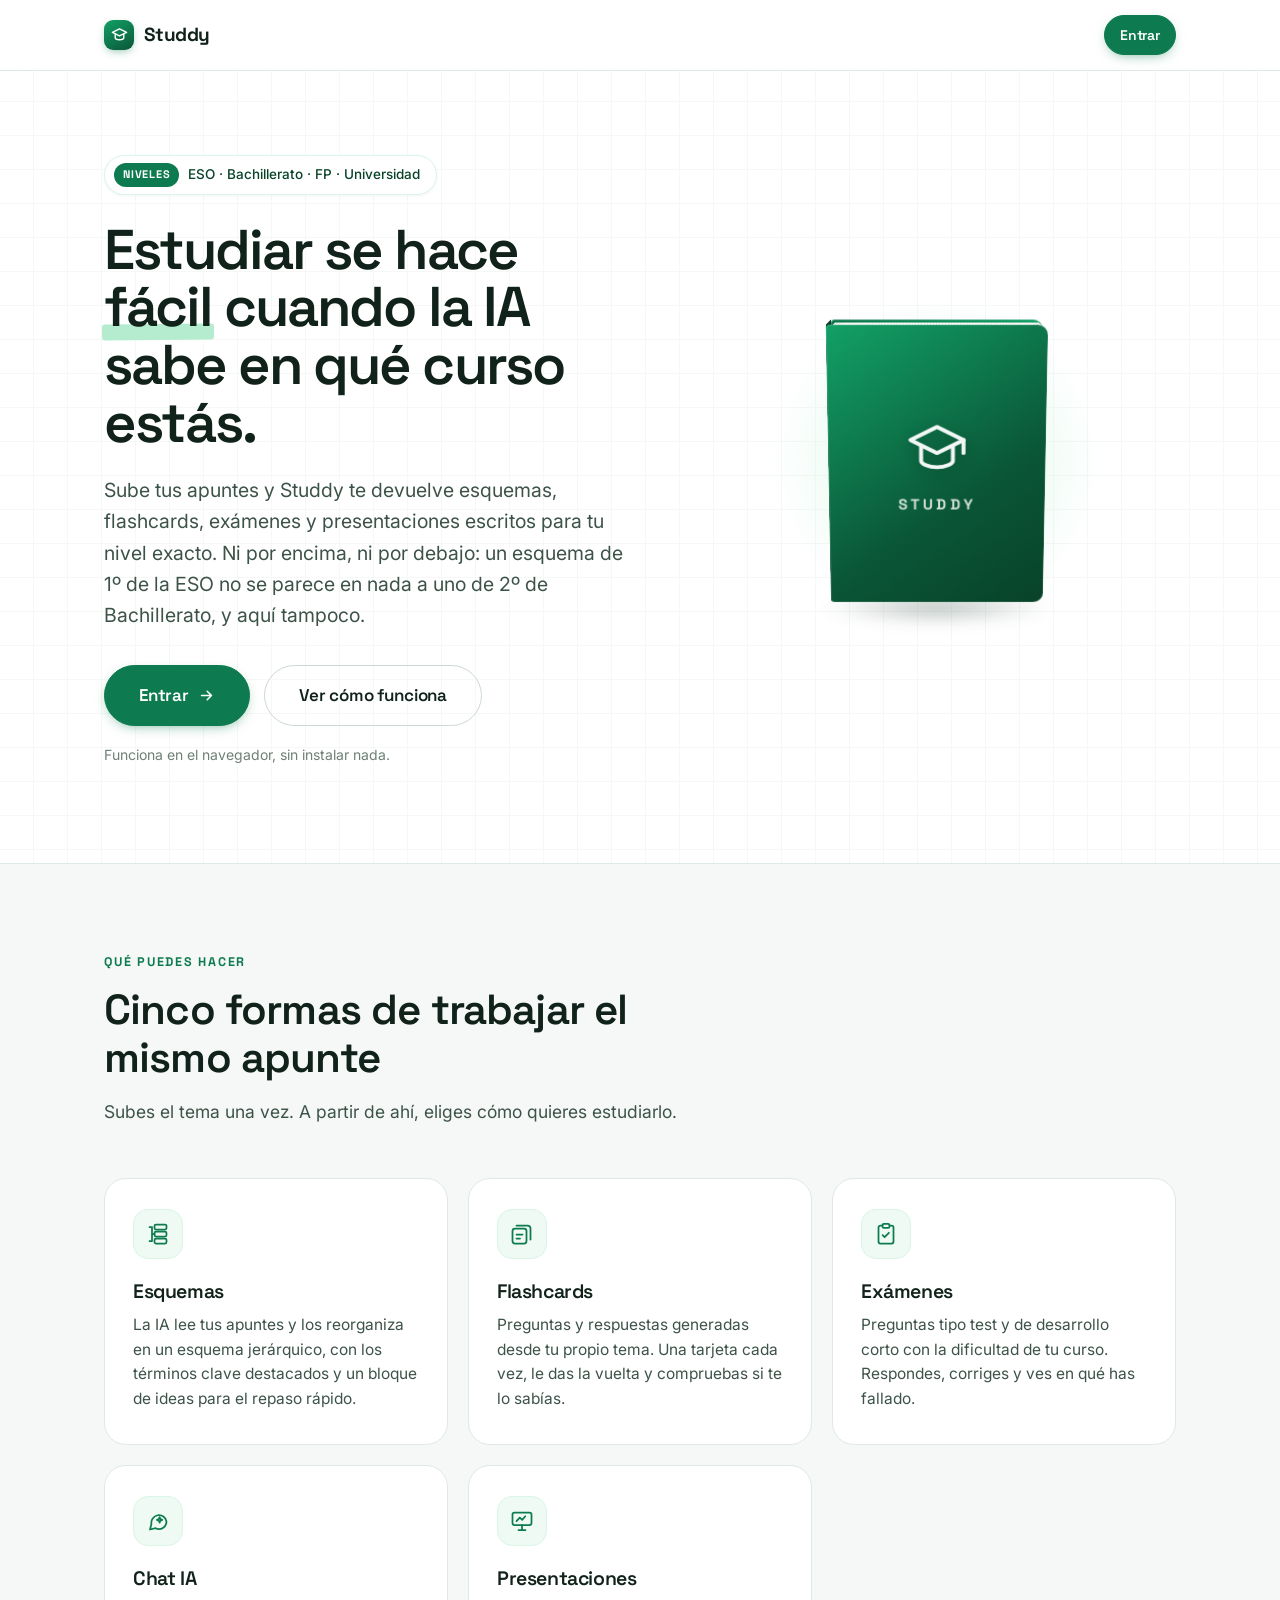
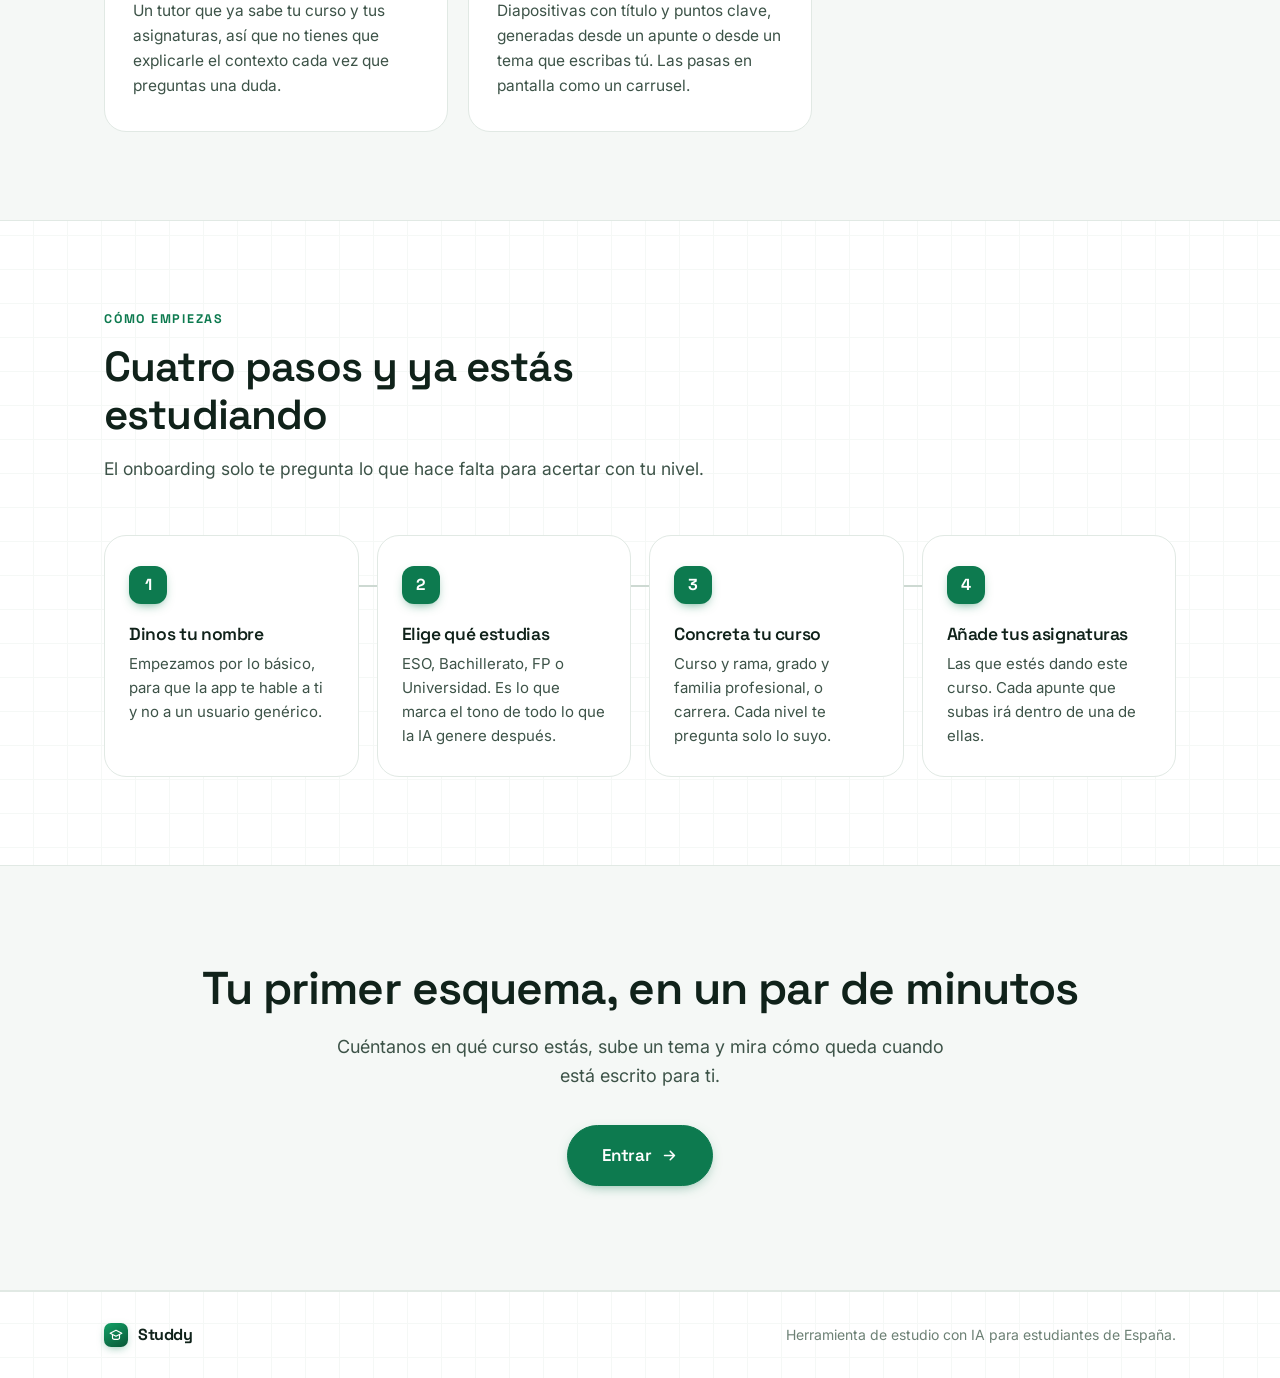
==== index.html @ 94cbea3d "Construye Studdy: app de estudio con IA (landing, onboarding y app) Frontend en HTML/CSS/JS planos, " ====
<!DOCTYPE html>
<html lang="es">
<head>
<meta charset="utf-8">
<meta name="viewport" content="width=device-width, initial-scale=1">
<title>Studdy — Estudia con una IA que sabe en qué curso estás</title>
<meta name="description" content="Sube tus apuntes y obtén esquemas, flashcards, exámenes y presentaciones escritos para tu nivel exacto, de 1º de la ESO a la universidad.">
<link rel="icon" href="assets/favicon.svg" type="image/svg+xml">
<link rel="preconnect" href="https://fonts.googleapis.com">
<link rel="preconnect" href="https://fonts.gstatic.com" crossorigin>
<link href="https://fonts.googleapis.com/css2?family=Inter:wght@400;500;600&family=Space+Grotesk:wght@500;600;700&display=swap" rel="stylesheet">
<link rel="stylesheet" href="css/base.css">
<link rel="stylesheet" href="css/landing.css">
</head>
<body class="landing">

<header class="site-header">
  <div class="wrap site-header__inner">
    <a class="brand" href="index.html">
      <span class="brand__mark" aria-hidden="true">
        <svg viewBox="0 0 24 24" fill="none" stroke="currentColor" stroke-width="2" stroke-linecap="round" stroke-linejoin="round">
          <path d="M22 9 12 4 2 9l10 5 10-5Z"/>
          <path d="M6 11.5V17c0 1.1 2.7 2.5 6 2.5s6-1.4 6-2.5v-5.5"/>
        </svg>
      </span>
      Studdy
    </a>
    <a class="btn btn--primary btn--sm" href="login.html">Entrar</a>
  </div>
</header>

<main>

  <!-- ==================== HERO ==================== -->
  <section class="hero">
    <div class="wrap hero__grid">

      <div class="hero__copy">
        <p class="hero__eyebrow">
          <b>Niveles</b> ESO · Bachillerato · FP · Universidad
        </p>

        <h1 class="hero__title">
          Estudiar se hace <em>fácil</em> cuando la IA sabe en qué curso estás.
        </h1>

        <p class="hero__lead">
          Sube tus apuntes y Studdy te devuelve esquemas, flashcards, exámenes y
          presentaciones escritos para tu nivel exacto. Ni por encima, ni por
          debajo: un esquema de 1º de la ESO no se parece en nada a uno de 2º de
          Bachillerato, y aquí tampoco.
        </p>

        <div class="hero__actions">
          <a class="btn btn--primary btn--lg" href="login.html">
            Entrar
            <svg width="17" height="17" viewBox="0 0 24 24" fill="none" stroke="currentColor" stroke-width="2.2" stroke-linecap="round" stroke-linejoin="round" aria-hidden="true">
              <path d="M5 12h14M13 6l6 6-6 6"/>
            </svg>
          </a>
          <a class="btn btn--ghost btn--lg" href="#como-funciona">Ver cómo funciona</a>
        </div>

        <p class="hero__note" style="margin-top:18px">Funciona en el navegador, sin instalar nada.</p>
      </div>

      <!-- Objeto 3D con rotación 360° continua -->
      <div class="scene" aria-hidden="true">
        <div class="book-shadow"></div>
        <div class="book-tilt">
          <div class="book">
            <div class="book__face book__face--front">
              <span class="book__emblem">
                <svg viewBox="0 0 24 24" fill="none" stroke="currentColor" stroke-width="1.5" stroke-linecap="round" stroke-linejoin="round">
                  <path d="M22 9 12 4 2 9l10 5 10-5Z"/>
                  <path d="M6 11.5V17c0 1.1 2.7 2.5 6 2.5s6-1.4 6-2.5v-5.5"/>
                  <path d="M22 9v5"/>
                </svg>
                <span>Studdy</span>
              </span>
            </div>
            <div class="book__face book__face--back">
              <span class="book__emblem">
                <svg viewBox="0 0 24 24" fill="none" stroke="currentColor" stroke-width="1.5" stroke-linecap="round" stroke-linejoin="round">
                  <path d="M22 9 12 4 2 9l10 5 10-5Z"/>
                  <path d="M6 11.5V17c0 1.1 2.7 2.5 6 2.5s6-1.4 6-2.5v-5.5"/>
                </svg>
              </span>
            </div>
            <div class="book__face book__face--spine"></div>
            <div class="book__face book__face--edge"></div>
            <div class="book__face book__face--top"></div>
            <div class="book__face book__face--bottom"></div>
          </div>
        </div>
      </div>

    </div>
  </section>

  <!-- ==================== FUNCIONALIDADES ==================== -->
  <section class="section section--tint" id="funciones">
    <div class="wrap">
      <div class="section__head">
        <p class="section__kicker">Qué puedes hacer</p>
        <h2 class="section__title">Cinco formas de trabajar el mismo apunte</h2>
        <p class="section__lead">
          Subes el tema una vez. A partir de ahí, eliges cómo quieres estudiarlo.
        </p>
      </div>

      <div class="features">

        <article class="feature">
          <div class="feature__icon">
            <svg viewBox="0 0 24 24" fill="none" stroke="currentColor" stroke-width="1.75" stroke-linecap="round" stroke-linejoin="round">
              <rect x="8.5" y="2.5" width="12" height="5" rx="1.5"/>
              <rect x="8.5" y="16.5" width="12" height="5" rx="1.5"/>
              <rect x="8.5" y="9.5" width="12" height="5" rx="1.5"/>
              <path d="M3.5 5h2.5v14H3.5M6 12h2.5"/>
            </svg>
          </div>
          <h3 class="feature__title">Esquemas</h3>
          <p class="feature__text">
            La IA lee tus apuntes y los reorganiza en un esquema jerárquico, con
            los términos clave destacados y un bloque de ideas para el repaso rápido.
          </p>
        </article>

        <article class="feature">
          <div class="feature__icon">
            <svg viewBox="0 0 24 24" fill="none" stroke="currentColor" stroke-width="1.75" stroke-linecap="round" stroke-linejoin="round">
              <rect x="2.5" y="6.5" width="14" height="15" rx="2.5"/>
              <path d="M6.5 3.5h11a3 3 0 0 1 3 3v11"/>
              <path d="M6.5 12.5h6M6.5 16.5h3.5"/>
            </svg>
          </div>
          <h3 class="feature__title">Flashcards</h3>
          <p class="feature__text">
            Preguntas y respuestas generadas desde tu propio tema. Una tarjeta cada
            vez, le das la vuelta y compruebas si te lo sabías.
          </p>
        </article>

        <article class="feature">
          <div class="feature__icon">
            <svg viewBox="0 0 24 24" fill="none" stroke="currentColor" stroke-width="1.75" stroke-linecap="round" stroke-linejoin="round">
              <path d="M8.5 3.5h-2a2 2 0 0 0-2 2v14a2 2 0 0 0 2 2h11a2 2 0 0 0 2-2v-14a2 2 0 0 0-2-2h-2"/>
              <rect x="8.5" y="1.8" width="7" height="4" rx="1.4"/>
              <path d="M8.6 13.2l2 2 4.3-4.4"/>
            </svg>
          </div>
          <h3 class="feature__title">Exámenes</h3>
          <p class="feature__text">
            Preguntas tipo test y de desarrollo corto con la dificultad de tu curso.
            Respondes, corriges y ves en qué has fallado.
          </p>
        </article>

        <article class="feature">
          <div class="feature__icon">
            <svg viewBox="0 0 24 24" fill="none" stroke="currentColor" stroke-width="1.75" stroke-linecap="round" stroke-linejoin="round">
              <path d="M20.5 12.5a7.5 7.5 0 0 1-10.9 6.7L4 20.5l1.4-5.4A7.5 7.5 0 1 1 20.5 12.5Z"/>
              <path d="m13.6 8.2.8 1.9 1.9.8-1.9.8-.8 1.9-.8-1.9-1.9-.8 1.9-.8.8-1.9Z"/>
            </svg>
          </div>
          <h3 class="feature__title">Chat IA</h3>
          <p class="feature__text">
            Un tutor que ya sabe tu curso y tus asignaturas, así que no tienes que
            explicarle el contexto cada vez que preguntas una duda.
          </p>
        </article>

        <article class="feature">
          <div class="feature__icon">
            <svg viewBox="0 0 24 24" fill="none" stroke="currentColor" stroke-width="1.75" stroke-linecap="round" stroke-linejoin="round">
              <rect x="2.5" y="3.5" width="19" height="12.5" rx="2"/>
              <path d="M12 16v5M8.5 21h7"/>
              <path d="M6.5 12.2 9.8 8.6l2.4 2.3 3.1-3.6"/>
            </svg>
          </div>
          <h3 class="feature__title">Presentaciones</h3>
          <p class="feature__text">
            Diapositivas con título y puntos clave, generadas desde un apunte o
            desde un tema que escribas tú. Las pasas en pantalla como un carrusel.
          </p>
        </article>

      </div>
    </div>
  </section>

  <!-- ==================== CÓMO FUNCIONA ==================== -->
  <section class="section" id="como-funciona">
    <div class="wrap">
      <div class="section__head">
        <p class="section__kicker">Cómo empiezas</p>
        <h2 class="section__title">Cuatro pasos y ya estás estudiando</h2>
        <p class="section__lead">
          El onboarding solo te pregunta lo que hace falta para acertar con tu nivel.
        </p>
      </div>

      <ol class="steps">

        <li class="step">
          <div class="step__num">1</div>
          <h3 class="step__title">Dinos tu nombre</h3>
          <p class="step__text">
            Empezamos por lo básico, para que la app te hable a ti y no a un usuario genérico.
          </p>
        </li>

        <li class="step">
          <div class="step__num">2</div>
          <h3 class="step__title">Elige qué estudias</h3>
          <p class="step__text">
            ESO, Bachillerato, FP o Universidad. Es lo que marca el tono de todo lo
            que la IA genere después.
          </p>
        </li>

        <li class="step">
          <div class="step__num">3</div>
          <h3 class="step__title">Concreta tu curso</h3>
          <p class="step__text">
            Curso y rama, grado y familia profesional, o carrera. Cada nivel te
            pregunta solo lo suyo.
          </p>
        </li>

        <li class="step">
          <div class="step__num">4</div>
          <h3 class="step__title">Añade tus asignaturas</h3>
          <p class="step__text">
            Las que estés dando este curso. Cada apunte que subas irá dentro de una
            de ellas.
          </p>
        </li>

      </ol>
    </div>
  </section>

  <!-- ==================== CIERRE ==================== -->
  <section class="section--tint">
    <div class="wrap closer">
      <h2 class="closer__title">Tu primer esquema, en un par de minutos</h2>
      <p class="closer__lead">
        Cuéntanos en qué curso estás, sube un tema y mira cómo queda cuando está
        escrito para ti.
      </p>
      <a class="btn btn--primary btn--lg" href="login.html">
        Entrar
        <svg width="17" height="17" viewBox="0 0 24 24" fill="none" stroke="currentColor" stroke-width="2.2" stroke-linecap="round" stroke-linejoin="round" aria-hidden="true">
          <path d="M5 12h14M13 6l6 6-6 6"/>
        </svg>
      </a>
    </div>
  </section>

</main>

<footer class="site-footer">
  <div class="wrap site-footer__inner">
    <span class="brand" style="font-size:16px">
      <span class="brand__mark" aria-hidden="true" style="width:24px;height:24px;border-radius:7px">
        <svg viewBox="0 0 24 24" fill="none" stroke="currentColor" stroke-width="2" stroke-linecap="round" stroke-linejoin="round" style="width:14px;height:14px">
          <path d="M22 9 12 4 2 9l10 5 10-5Z"/>
          <path d="M6 11.5V17c0 1.1 2.7 2.5 6 2.5s6-1.4 6-2.5v-5.5"/>
        </svg>
      </span>
      Studdy
    </span>
    <span>Herramienta de estudio con IA para estudiantes de España.</span>
  </div>
</footer>

</body>
</html>
---- css/base.css ----
/* ==========================================================================
   Studdy — base: tokens, reset y componentes compartidos
   ========================================================================== */

:root {
  /* Verde de acento */
  --green-900: #06301f;
  --green-800: #084229;
  --green-700: #0a5636;
  --green-600: #0d7a4f;
  --green-500: #12a066;
  --green-400: #35bd83;
  --green-300: #7fdcac;
  --green-200: #b5ecd0;
  --green-100: #d9f6e7;
  --green-50:  #eefaf3;

  /* Tinta y papel */
  --ink:    #10221a;
  --ink-2:  #3d5348;
  --ink-3:  #6d8175;
  --paper:  #ffffff;
  --paper-2:#f5f8f6;
  --line:   #e1e9e4;
  --line-2: #cdd9d2;

  --danger: #b3261e;
  --amber:  #a86a00;

  --radius-sm: 8px;
  --radius:    14px;
  --radius-lg: 22px;

  --shadow-card: 0 1px 2px rgba(16, 34, 26, .05), 0 8px 24px -12px rgba(16, 34, 26, .14);
  --shadow-pop:  0 2px 6px rgba(16, 34, 26, .06), 0 20px 48px -20px rgba(16, 34, 26, .28);

  --font-display: 'Space Grotesk', ui-sans-serif, system-ui, -apple-system, 'Segoe UI', sans-serif;
  --font-body: 'Inter', ui-sans-serif, system-ui, -apple-system, 'Segoe UI', Roboto, sans-serif;

  --wrap: 1120px;
}

*, *::before, *::after { box-sizing: border-box; }

html { -webkit-text-size-adjust: 100%; }

body {
  margin: 0;
  font-family: var(--font-body);
  font-size: 16px;
  line-height: 1.6;
  color: var(--ink);
  background: var(--paper);
  -webkit-font-smoothing: antialiased;
}

h1, h2, h3, h4 {
  font-family: var(--font-display);
  font-weight: 600;
  letter-spacing: -0.02em;
  line-height: 1.15;
  margin: 0;
}

p { margin: 0; }

img, svg { display: block; max-width: 100%; }

button, input, select, textarea { font: inherit; color: inherit; }

a { color: var(--green-700); }

.wrap {
  width: 100%;
  max-width: var(--wrap);
  margin-inline: auto;
  padding-inline: 24px;
}

.visually-hidden {
  position: absolute;
  width: 1px; height: 1px;
  padding: 0; margin: -1px;
  overflow: hidden;
  clip: rect(0 0 0 0);
  white-space: nowrap;
  border: 0;
}

/* --------------------------------------------------------------------------
   Marca
   -------------------------------------------------------------------------- */

.brand {
  display: inline-flex;
  align-items: center;
  gap: 10px;
  font-family: var(--font-display);
  font-weight: 700;
  font-size: 19px;
  letter-spacing: -0.03em;
  color: var(--ink);
  text-decoration: none;
}

.brand__mark {
  width: 30px; height: 30px;
  border-radius: 9px;
  background: linear-gradient(150deg, var(--green-500), var(--green-700));
  display: grid;
  place-items: center;
  color: #fff;
  flex: none;
  box-shadow: 0 3px 10px -3px rgba(13, 122, 79, .55);
}

.brand__mark svg { width: 17px; height: 17px; }

/* --------------------------------------------------------------------------
   Botones
   -------------------------------------------------------------------------- */

.btn {
  --btn-bg: var(--green-600);
  --btn-fg: #fff;
  --btn-bd: var(--green-600);
  display: inline-flex;
  align-items: center;
  justify-content: center;
  gap: 9px;
  padding: 12px 22px;
  border: 1px solid var(--btn-bd);
  border-radius: 999px;
  background: var(--btn-bg);
  color: var(--btn-fg);
  font-family: var(--font-display);
  font-weight: 600;
  font-size: 15px;
  letter-spacing: -0.01em;
  text-decoration: none;
  cursor: pointer;
  transition: transform .16s ease, box-shadow .16s ease, background-color .16s ease,
              border-color .16s ease, color .16s ease;
  white-space: nowrap;
}

.btn:hover:not(:disabled) { transform: translateY(-1px); }
.btn:active:not(:disabled) { transform: translateY(0); }

.btn:focus-visible {
  outline: 2px solid var(--green-600);
  outline-offset: 3px;
}

.btn:disabled {
  opacity: .45;
  cursor: not-allowed;
  transform: none;
}

.btn--primary { box-shadow: 0 4px 14px -6px rgba(13, 122, 79, .7); }
.btn--primary:hover:not(:disabled) {
  --btn-bg: var(--green-700);
  --btn-bd: var(--green-700);
  box-shadow: 0 8px 22px -8px rgba(13, 122, 79, .8);
}

.btn--ghost {
  --btn-bg: transparent;
  --btn-fg: var(--ink);
  --btn-bd: var(--line-2);
}
.btn--ghost:hover:not(:disabled) {
  --btn-bg: var(--green-50);
  --btn-bd: var(--green-300);
  --btn-fg: var(--green-800);
}

.btn--soft {
  --btn-bg: var(--green-50);
  --btn-fg: var(--green-800);
  --btn-bd: var(--green-100);
}
.btn--soft:hover:not(:disabled) {
  --btn-bg: var(--green-100);
  --btn-bd: var(--green-200);
}

.btn--lg { padding: 16px 34px; font-size: 17px; }
.btn--sm { padding: 8px 15px; font-size: 14px; }
.btn--block { width: 100%; }

/* --------------------------------------------------------------------------
   Campos de formulario
   -------------------------------------------------------------------------- */

.field { display: block; }

.field__label {
  display: block;
  font-family: var(--font-display);
  font-weight: 600;
  font-size: 14px;
  color: var(--ink-2);
  margin-bottom: 8px;
}

.input,
.textarea,
.select {
  width: 100%;
  padding: 13px 16px;
  border: 1.5px solid var(--line-2);
  border-radius: var(--radius);
  background: var(--paper);
  color: var(--ink);
  font-size: 16px;
  transition: border-color .15s ease, box-shadow .15s ease;
}

.textarea {
  min-height: 180px;
  resize: vertical;
  line-height: 1.6;
}

.select {
  appearance: none;
  background-image: url("data:image/svg+xml,%3Csvg xmlns='http://www.w3.org/2000/svg' viewBox='0 0 24 24' fill='none' stroke='%236d8175' stroke-width='2.2' stroke-linecap='round' stroke-linejoin='round'%3E%3Cpath d='M6 9l6 6 6-6'/%3E%3C/svg%3E");
  background-repeat: no-repeat;
  background-position: right 14px center;
  background-size: 18px;
  padding-right: 42px;
  cursor: pointer;
}

.input:focus,
.textarea:focus,
.select:focus {
  outline: none;
  border-color: var(--green-500);
  box-shadow: 0 0 0 4px var(--green-100);
}

.input::placeholder,
.textarea::placeholder { color: #a6b5ac; }

/* --------------------------------------------------------------------------
   Tarjetas, chips y estados
   -------------------------------------------------------------------------- */

.card {
  background: var(--paper);
  border: 1px solid var(--line);
  border-radius: var(--radius-lg);
  box-shadow: var(--shadow-card);
}

.chip {
  display: inline-flex;
  align-items: center;
  gap: 8px;
  padding: 7px 8px 7px 15px;
  border-radius: 999px;
  background: var(--green-50);
  border: 1px solid var(--green-100);
  color: var(--green-800);
  font-weight: 500;
  font-size: 14.5px;
}

.chip__remove {
  width: 22px; height: 22px;
  display: grid;
  place-items: center;
  border: 0;
  border-radius: 50%;
  background: var(--green-100);
  color: var(--green-800);
  cursor: pointer;
  line-height: 1;
  transition: background-color .15s ease, color .15s ease;
}
.chip__remove:hover { background: var(--green-600); color: #fff; }
.chip__remove svg { width: 12px; height: 12px; }

.tag {
  display: inline-block;
  padding: 4px 11px;
  border-radius: 999px;
  background: var(--green-50);
  border: 1px solid var(--green-100);
  color: var(--green-800);
  font-size: 12.5px;
  font-weight: 600;
  letter-spacing: .01em;
}

.empty {
  text-align: center;
  padding: 54px 28px;
  border: 1.5px dashed var(--line-2);
  border-radius: var(--radius-lg);
  background: var(--paper-2);
}

.empty__icon {
  width: 52px; height: 52px;
  margin: 0 auto 18px;
  display: grid;
  place-items: center;
  border-radius: 15px;
  background: var(--green-50);
  color: var(--green-600);
  border: 1px solid var(--green-100);
}
.empty__icon svg { width: 25px; height: 25px; }

.empty__title {
  font-family: var(--font-display);
  font-weight: 600;
  font-size: 18px;
  margin-bottom: 6px;
}

.empty__text {
  color: var(--ink-3);
  font-size: 15px;
  max-width: 380px;
  margin: 0 auto 22px;
}
.empty__text:last-child { margin-bottom: 0; }

/* Mensajes de error / aviso */
.alert {
  display: flex;
  gap: 11px;
  padding: 13px 16px;
  border-radius: var(--radius);
  font-size: 14.5px;
  line-height: 1.5;
  border: 1px solid;
}
.alert svg { width: 18px; height: 18px; flex: none; margin-top: 2px; }
.alert--error { background: #fdf1f0; border-color: #f3d3d0; color: #8c1d18; }
.alert--info  { background: var(--green-50); border-color: var(--green-100); color: var(--green-800); }

/* Cargando */
.spinner {
  width: 17px; height: 17px;
  border: 2.2px solid currentColor;
  border-right-color: transparent;
  border-radius: 50%;
  animation: spin .7s linear infinite;
  flex: none;
}

@keyframes spin { to { transform: rotate(360deg); } }

.loading-row {
  display: flex;
  align-items: center;
  gap: 12px;
  color: var(--ink-3);
  font-size: 15px;
  padding: 22px 0;
}

/* Pantalla de carga inicial */
.boot {
  position: fixed;
  inset: 0;
  display: grid;
  place-items: center;
  background: var(--paper);
  z-index: 100;
}
.boot__inner { display: flex; align-items: center; gap: 12px; color: var(--ink-3); }

@media (prefers-reduced-motion: reduce) {
  *, *::before, *::after {
    animation-duration: .001ms !important;
    animation-iteration-count: 1 !important;
    transition-duration: .001ms !important;
  }
}
---- css/landing.css ----
/* ==========================================================================
   Studdy — landing pública
   ========================================================================== */

/* Cuadrícula de cuaderno muy tenue en todo el fondo */
body.landing {
  background-color: var(--paper);
  background-image:
    linear-gradient(var(--paper-2) 1px, transparent 1px),
    linear-gradient(90deg, var(--paper-2) 1px, transparent 1px);
  background-size: 34px 34px;
  background-position: -1px -1px;
}

/* --------------------------------------------------------------------------
   Cabecera
   -------------------------------------------------------------------------- */

.site-header {
  position: sticky;
  top: 0;
  z-index: 20;
  backdrop-filter: blur(12px);
  background: rgba(255, 255, 255, .78);
  border-bottom: 1px solid var(--line);
}

.site-header__inner {
  display: flex;
  align-items: center;
  justify-content: space-between;
  gap: 20px;
  height: 70px;
}

/* --------------------------------------------------------------------------
   Hero
   -------------------------------------------------------------------------- */

.hero { padding: 84px 0 96px; }

.hero__grid {
  display: grid;
  grid-template-columns: minmax(0, 1.05fr) minmax(0, .95fr);
  gap: 64px;
  align-items: center;
}

.hero__eyebrow {
  display: inline-flex;
  align-items: center;
  gap: 9px;
  padding: 7px 16px 7px 9px;
  border-radius: 999px;
  background: var(--paper);
  border: 1px solid var(--green-100);
  color: var(--green-800);
  font-size: 13.5px;
  font-weight: 500;
  margin-bottom: 26px;
  box-shadow: 0 1px 3px rgba(16, 34, 26, .05);
}

.hero__eyebrow b {
  background: var(--green-600);
  color: #fff;
  font-family: var(--font-display);
  font-size: 11px;
  font-weight: 700;
  letter-spacing: .07em;
  text-transform: uppercase;
  padding: 3px 9px;
  border-radius: 999px;
}

.hero__title {
  font-size: clamp(36px, 4.7vw, 56px);
  letter-spacing: -0.035em;
  line-height: 1.03;
  margin-bottom: 24px;
}

/* Subrayado verde dibujado a mano bajo la palabra clave */
.hero__title em {
  font-style: normal;
  position: relative;
  white-space: nowrap;
}

.hero__title em::after {
  content: "";
  position: absolute;
  left: -2px; right: -2px;
  bottom: .04em;
  height: .28em;
  background: var(--green-200);
  border-radius: 3px;
  z-index: -1;
  transform: rotate(-.6deg);
}

.hero__lead {
  font-size: clamp(17px, 1.6vw, 19.5px);
  color: var(--ink-2);
  max-width: 33em;
  margin-bottom: 34px;
}

.hero__actions {
  display: flex;
  flex-wrap: wrap;
  align-items: center;
  gap: 14px;
}

.hero__note {
  font-size: 14px;
  color: var(--ink-3);
}

/* --------------------------------------------------------------------------
   Objeto 3D: libro que gira 360° de forma continua
   -------------------------------------------------------------------------- */

.scene {
  perspective: 1100px;
  perspective-origin: 50% 42%;
  display: grid;
  place-items: center;
  min-height: 420px;
  position: relative;
}

.scene::before {
  /* halo verde difuso detrás del objeto */
  content: "";
  position: absolute;
  width: 340px; height: 340px;
  border-radius: 50%;
  background: radial-gradient(circle, var(--green-100) 0%, rgba(217, 246, 231, 0) 68%);
  z-index: 0;
}

.book-tilt {
  transform: rotateX(-11deg);
  transform-style: preserve-3d;
  position: relative;
  z-index: 1;
}

.book {
  --w: 212px;
  --h: 278px;
  --d: 52px;
  position: relative;
  width: var(--w);
  height: var(--h);
  transform-style: preserve-3d;
  animation: book-spin 15s linear infinite;
}

@keyframes book-spin {
  from { transform: rotateY(0deg); }
  to   { transform: rotateY(360deg); }
}

.book__face {
  position: absolute;
  left: 50%;
  top: 50%;
  backface-visibility: visible;
}

/* Tapas: 196 x 256 */
.book__face--front,
.book__face--back {
  width: var(--w);
  height: var(--h);
  margin-left: calc(var(--w) / -2);
  margin-top: calc(var(--h) / -2);
  border-radius: 4px 10px 10px 4px;
  background: linear-gradient(145deg, var(--green-500) 0%, var(--green-700) 62%, var(--green-800) 100%);
  box-shadow: inset 0 0 0 1px rgba(255, 255, 255, .14);
  display: grid;
  place-items: center;
}

.book__face--front { transform: translateZ(calc(var(--d) / 2)); }
.book__face--back  { transform: rotateY(180deg) translateZ(calc(var(--d) / 2)); border-radius: 10px 4px 4px 10px; }

/* Emblema de la portada */
.book__emblem {
  display: grid;
  place-items: center;
  gap: 14px;
  color: #fff;
  text-align: center;
}

.book__emblem svg {
  width: 62px; height: 62px;
  opacity: .95;
  filter: drop-shadow(0 3px 8px rgba(0, 0, 0, .28));
}

.book__emblem span {
  font-family: var(--font-display);
  font-weight: 700;
  font-size: 15px;
  letter-spacing: .22em;
  text-transform: uppercase;
  opacity: .82;
}

.book__face--back .book__emblem svg { width: 40px; opacity: .34; }

/* Lomo (izquierda) */
.book__face--spine {
  width: var(--d);
  height: var(--h);
  margin-left: calc(var(--d) / -2);
  margin-top: calc(var(--h) / -2);
  transform: rotateY(-90deg) translateZ(calc(var(--w) / 2));
  background: linear-gradient(90deg, var(--green-900), var(--green-700) 45%, var(--green-800));
  border-radius: 4px;
  box-shadow: inset 2px 0 5px rgba(0, 0, 0, .3), inset -2px 0 5px rgba(0, 0, 0, .3);
}

/* Cantos de las páginas: derecha, arriba y abajo */
.book__face--edge,
.book__face--top,
.book__face--bottom {
  background:
    repeating-linear-gradient(
      var(--stripe-dir, to bottom),
      #ffffff 0px, #ffffff 2px,
      #e8efe9 2px, #e8efe9 3px
    );
}

.book__face--edge {
  width: var(--d);
  height: calc(var(--h) - 8px);
  margin-left: calc(var(--d) / -2);
  margin-top: calc((var(--h) - 8px) / -2);
  transform: rotateY(90deg) translateZ(calc(var(--w) / 2 - 3px));
  border-radius: 2px;
  box-shadow: inset 0 0 12px rgba(16, 34, 26, .16);
}

.book__face--top,
.book__face--bottom {
  --stripe-dir: to right;
  width: calc(var(--w) - 8px);
  height: var(--d);
  margin-left: calc((var(--w) - 8px) / -2);
  margin-top: calc(var(--d) / -2);
  box-shadow: inset 0 0 12px rgba(16, 34, 26, .14);
}

.book__face--top    { transform: rotateX(90deg)  translateZ(calc(var(--h) / 2 - 3px)); }
.book__face--bottom { transform: rotateX(-90deg) translateZ(calc(var(--h) / 2 - 3px)); }

/* Sombra sutil proyectada en el suelo */
.book-shadow {
  position: absolute;
  bottom: 46px;
  left: 50%;
  width: 230px;
  height: 34px;
  margin-left: -115px;
  border-radius: 50%;
  background: radial-gradient(ellipse, rgba(16, 34, 26, .26) 0%, rgba(16, 34, 26, 0) 72%);
  filter: blur(7px);
  animation: shadow-breathe 15s linear infinite;
  z-index: 0;
}

@keyframes shadow-breathe {
  0%, 100% { transform: scaleX(1);    opacity: .85; }
  25%      { transform: scaleX(.42);  opacity: .5; }
  50%      { transform: scaleX(1);    opacity: .85; }
  75%      { transform: scaleX(.42);  opacity: .5; }
}

@media (prefers-reduced-motion: reduce) {
  .book { animation: none; transform: rotateY(-26deg); }
  .book-shadow { animation: none; }
}

/* --------------------------------------------------------------------------
   Encabezado de sección
   -------------------------------------------------------------------------- */

.section { padding: 88px 0; }
.section--tint {
  background: var(--paper-2);
  border-block: 1px solid var(--line);
}

.section__head { max-width: 620px; margin-bottom: 52px; }

.section__kicker {
  font-family: var(--font-display);
  font-size: 12.5px;
  font-weight: 700;
  letter-spacing: .14em;
  text-transform: uppercase;
  color: var(--green-600);
  margin-bottom: 14px;
}

.section__title {
  font-size: clamp(29px, 3.4vw, 42px);
  margin-bottom: 16px;
}

.section__lead {
  font-size: 17.5px;
  color: var(--ink-2);
}

/* --------------------------------------------------------------------------
   Funcionalidades
   -------------------------------------------------------------------------- */

.features {
  display: grid;
  grid-template-columns: repeat(3, minmax(0, 1fr));
  gap: 20px;
}

.feature {
  background: var(--paper);
  border: 1px solid var(--line);
  border-radius: var(--radius-lg);
  padding: 30px 28px 32px;
  transition: transform .2s ease, box-shadow .2s ease, border-color .2s ease;
}

.feature:hover {
  transform: translateY(-3px);
  border-color: var(--green-200);
  box-shadow: var(--shadow-pop);
}

.feature__icon {
  width: 50px; height: 50px;
  border-radius: 15px;
  display: grid;
  place-items: center;
  background: var(--green-50);
  border: 1px solid var(--green-100);
  color: var(--green-600);
  margin-bottom: 22px;
}

.feature__icon svg { width: 24px; height: 24px; }

.feature__title {
  font-size: 19.5px;
  margin-bottom: 9px;
}

.feature__text {
  color: var(--ink-2);
  font-size: 15.5px;
}

/* --------------------------------------------------------------------------
   Cómo funciona
   -------------------------------------------------------------------------- */

.steps {
  display: grid;
  grid-template-columns: repeat(4, minmax(0, 1fr));
  gap: 18px;
  /* La numeración la pinta .step__num, no el marcador del <ol>. */
  list-style: none;
  margin: 0;
  padding: 0;
}

.step {
  position: relative;
  padding: 30px 24px 28px;
  background: var(--paper);
  border: 1px solid var(--line);
  border-radius: var(--radius-lg);
}

.step__num {
  width: 38px; height: 38px;
  border-radius: 12px;
  display: grid;
  place-items: center;
  background: var(--green-600);
  color: #fff;
  font-family: var(--font-display);
  font-weight: 700;
  font-size: 16px;
  margin-bottom: 20px;
  box-shadow: 0 4px 12px -5px rgba(13, 122, 79, .8);
}

.step__title {
  font-size: 17.5px;
  margin-bottom: 8px;
}

.step__text {
  color: var(--ink-2);
  font-size: 15px;
}

/* Línea que conecta los pasos */
.step:not(:last-child)::after {
  content: "";
  position: absolute;
  top: 49px;
  right: -19px;
  width: 18px;
  height: 1.5px;
  background: var(--line-2);
}

/* --------------------------------------------------------------------------
   Cierre y pie
   -------------------------------------------------------------------------- */

.closer {
  text-align: center;
  padding: 96px 0 104px;
}

.closer__title {
  font-size: clamp(30px, 3.8vw, 46px);
  margin-bottom: 18px;
}

.closer__lead {
  font-size: 18px;
  color: var(--ink-2);
  max-width: 34em;
  margin: 0 auto 34px;
}

.site-footer {
  border-top: 1px solid var(--line);
  padding: 30px 0;
}

.site-footer__inner {
  display: flex;
  align-items: center;
  justify-content: space-between;
  gap: 16px;
  flex-wrap: wrap;
  color: var(--ink-3);
  font-size: 14px;
}

/* --------------------------------------------------------------------------
   Adaptación a pantallas pequeñas
   -------------------------------------------------------------------------- */

@media (max-width: 960px) {
  .hero { padding: 56px 0 72px; }
  .hero__grid { grid-template-columns: 1fr; gap: 40px; }
  .scene { min-height: 360px; order: -1; }
  .book { --w: 158px; --h: 208px; --d: 40px; }
  .features { grid-template-columns: repeat(2, minmax(0, 1fr)); }
  .steps { grid-template-columns: repeat(2, minmax(0, 1fr)); }
  .step:not(:last-child)::after { display: none; }
}

@media (max-width: 620px) {
  .wrap { padding-inline: 18px; }
  .section { padding: 64px 0; }
  .features, .steps { grid-template-columns: 1fr; }
  .hero__actions .btn { width: 100%; }
  .hero__note { width: 100%; text-align: center; }
}
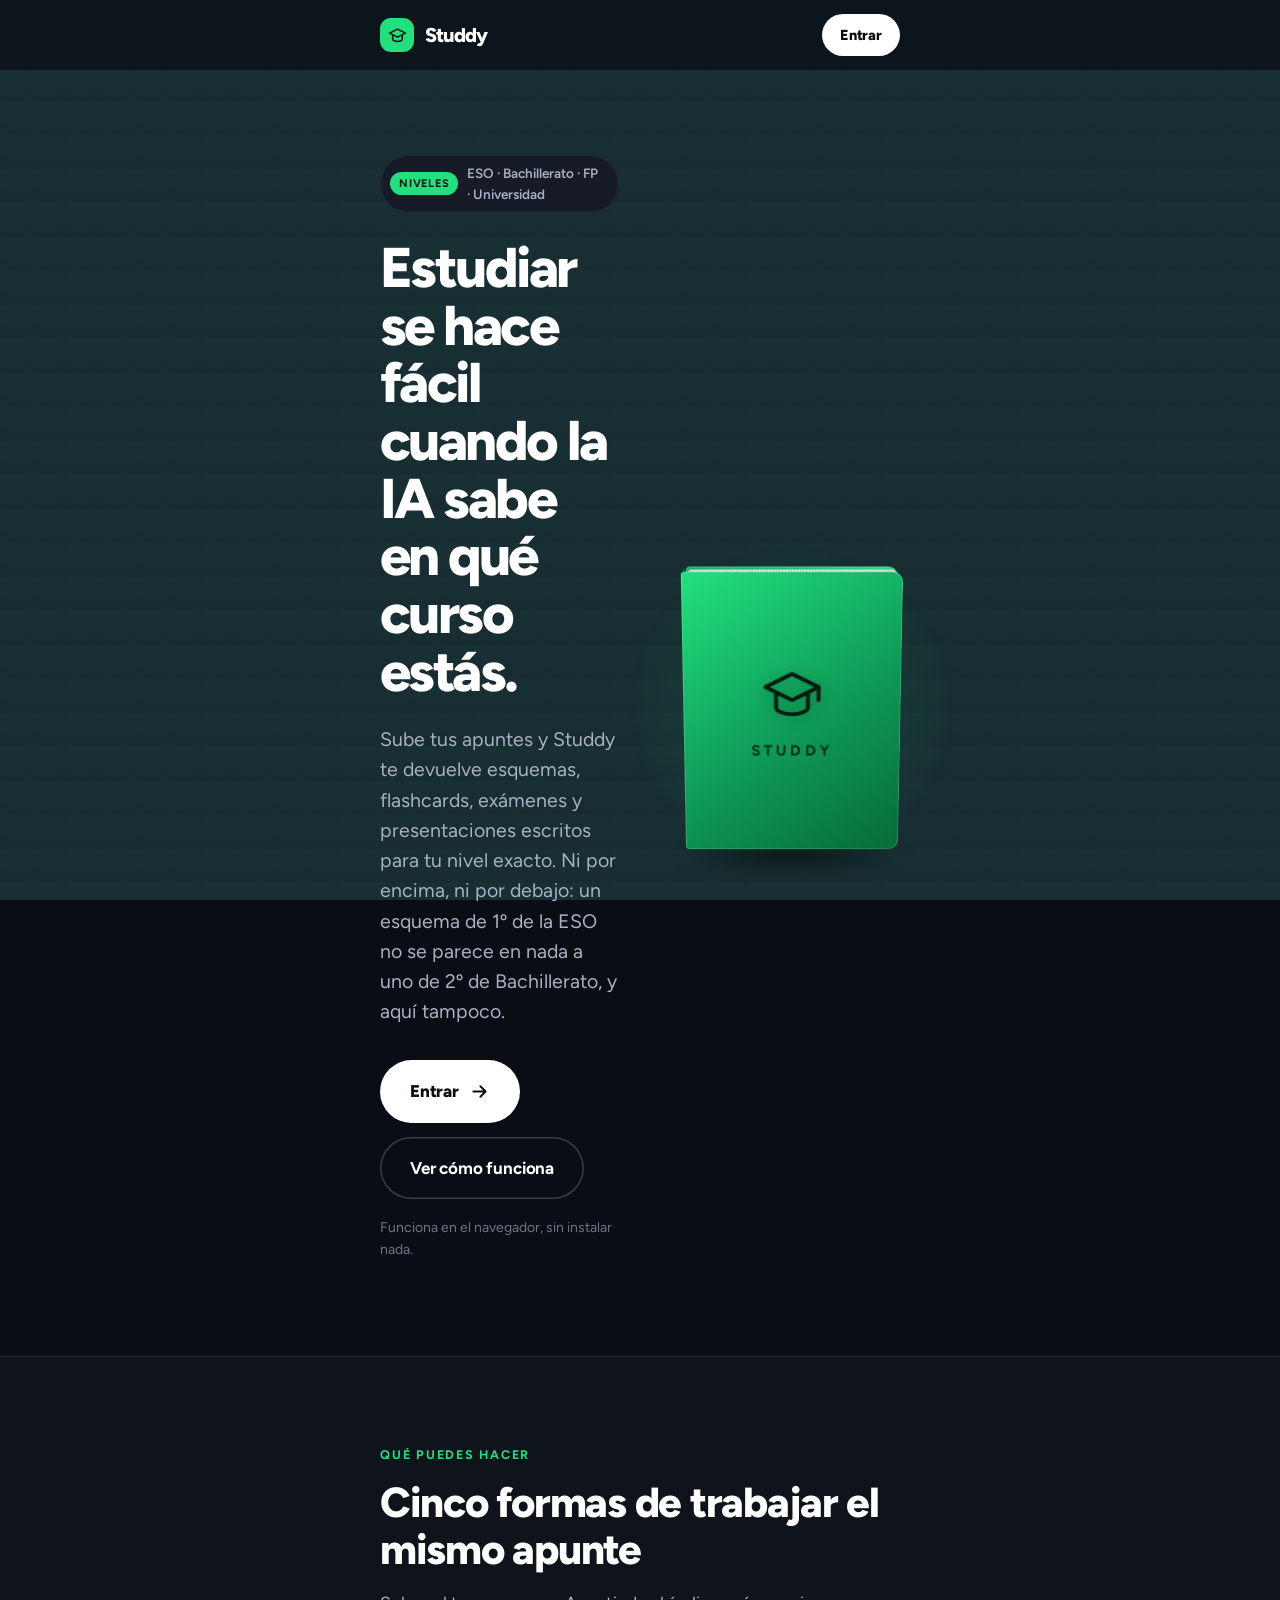
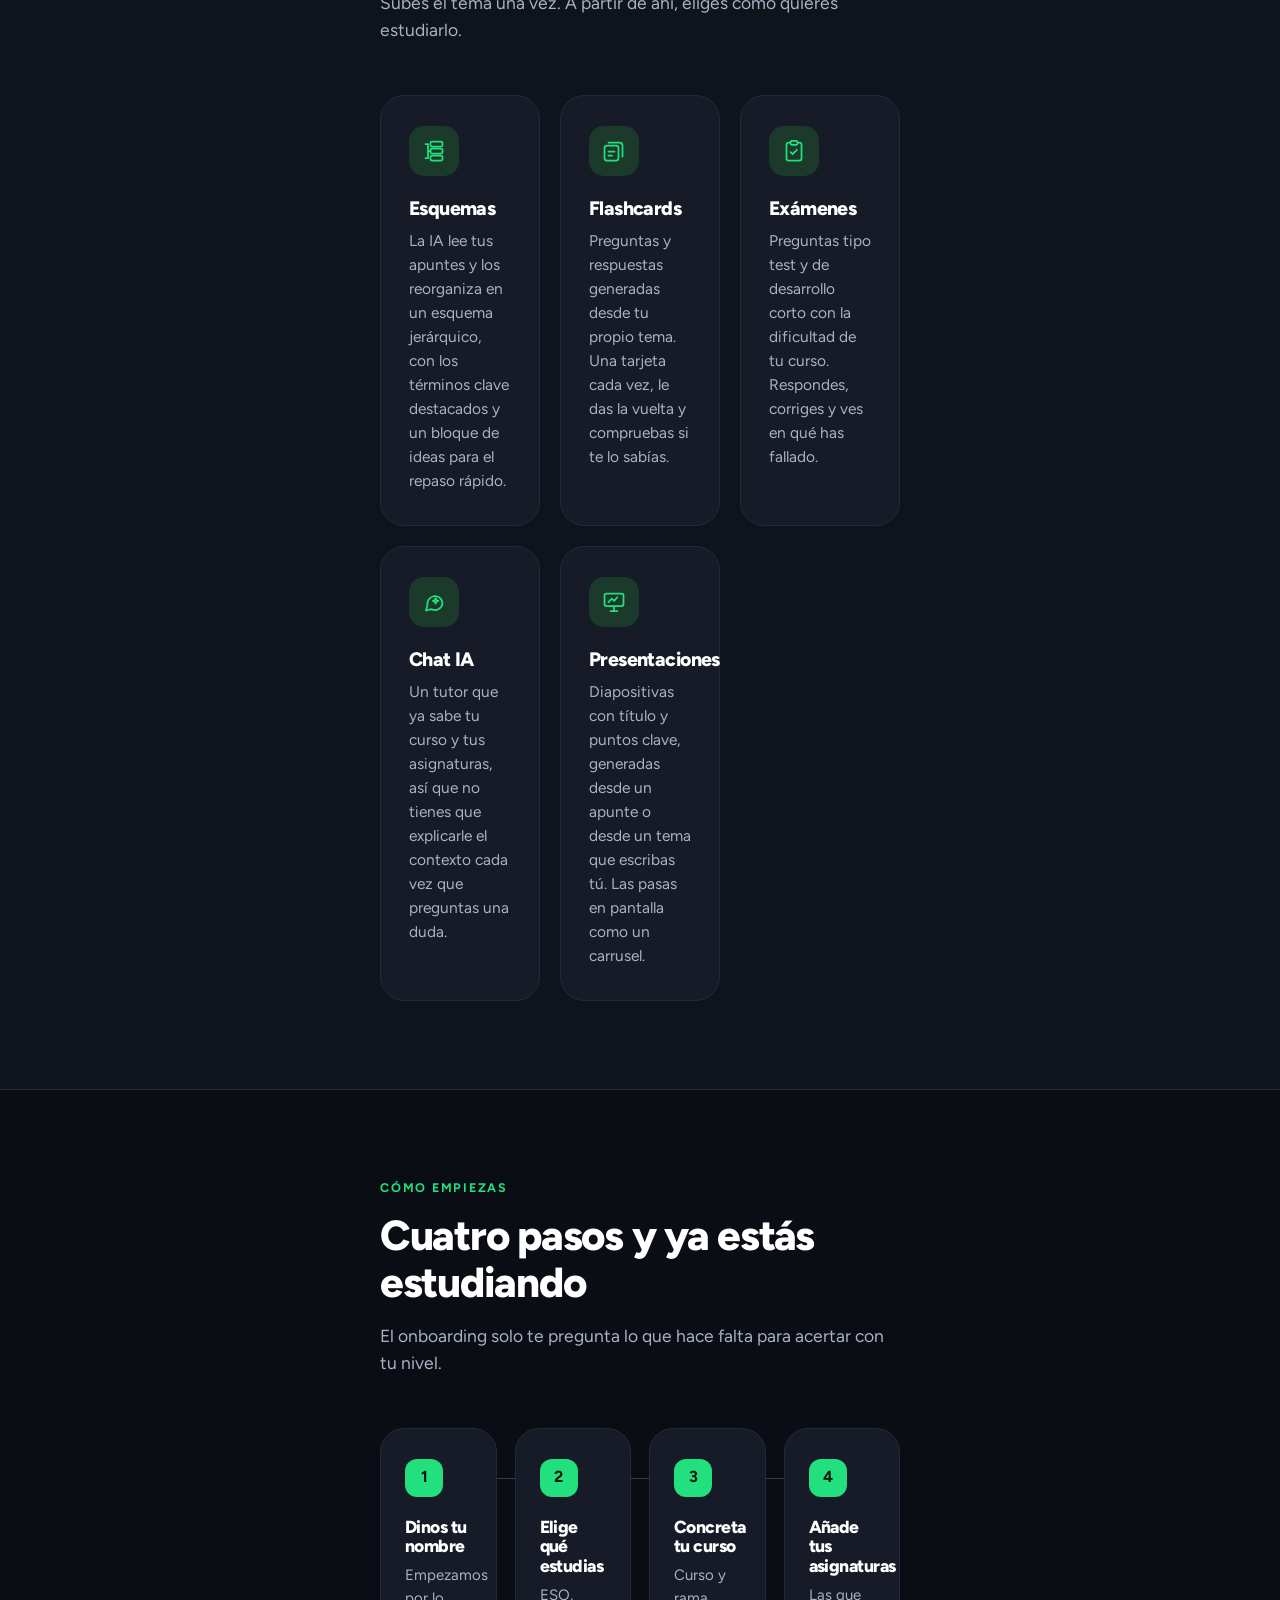
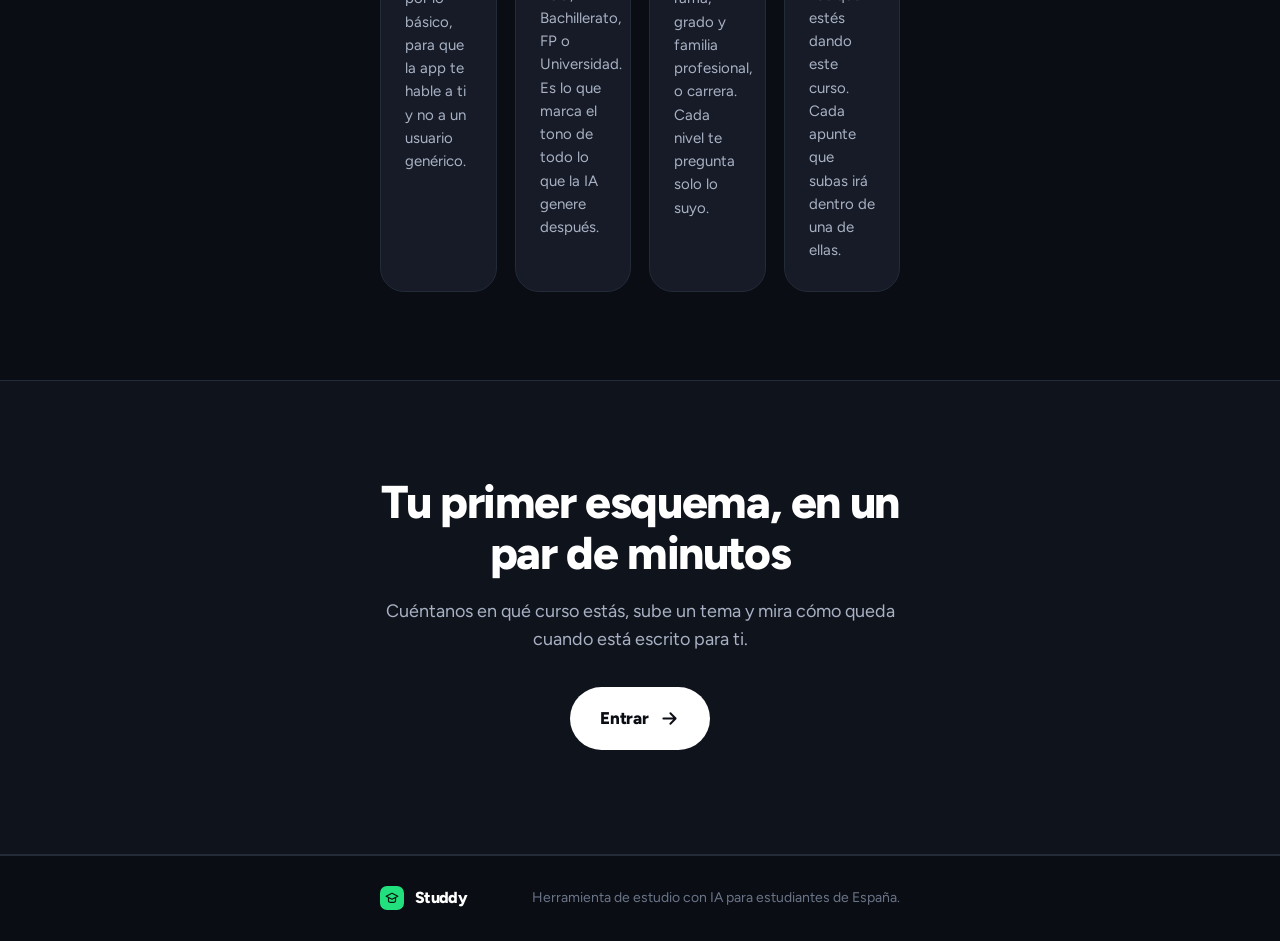
==== commit 52a6178f: "Rediseña la app entera: tema oscuro, color por elemento y chat de asistente El diseño anterior era c" ====
--- a/index.html
+++ b/index.html
@@ -5,10 +5,22 @@
 <meta name="viewport" content="width=device-width, initial-scale=1">
 <title>Studdy — Estudia con una IA que sabe en qué curso estás</title>
 <meta name="description" content="Sube tus apuntes y obtén esquemas, flashcards, exámenes y presentaciones escritos para tu nivel exacto, de 1º de la ESO a la universidad.">
+<script>
+// Si Supabase devuelve aquí la vuelta de Google —porque el Site URL apunta a
+// la raíz del sitio— se reenvía a la pantalla de acceso con lo que traiga.
+// Sin esto, la sesión se perdería en la landing, que no sabe qué hacer con ella.
+(function () {
+  var h = window.location.hash || '';
+  var q = window.location.search || '';
+  if (/[#&?](access_token|refresh_token|code|error|error_description)=/.test(h + q)) {
+    window.location.replace('login.html' + q + h);
+  }
+})();
+</script>
 <link rel="icon" href="assets/favicon.svg" type="image/svg+xml">
 <link rel="preconnect" href="https://fonts.googleapis.com">
 <link rel="preconnect" href="https://fonts.gstatic.com" crossorigin>
-<link href="https://fonts.googleapis.com/css2?family=Inter:wght@400;500;600&family=Space+Grotesk:wght@500;600;700&display=swap" rel="stylesheet">
+<link href="https://fonts.googleapis.com/css2?family=Figtree:wght@400;500;600;700;800;900&display=swap" rel="stylesheet">
 <link rel="stylesheet" href="css/base.css">
 <link rel="stylesheet" href="css/landing.css">
 </head>
--- a/css/base.css
+++ b/css/base.css
@@ -1,80 +1,96 @@
 /* ==========================================================================
-   Studdy — base: tokens, reset y componentes compartidos
+   Studdy — base
+   Tema oscuro, tipografía geométrica pesada y una paleta de color por
+   elemento. Todo lo visual cuelga de estas variables.
    ========================================================================== */
 
 :root {
-  /* Verde de acento */
-  --green-900: #06301f;
-  --green-800: #084229;
-  --green-700: #0a5636;
-  --green-600: #0d7a4f;
-  --green-500: #12a066;
-  --green-400: #35bd83;
-  --green-300: #7fdcac;
-  --green-200: #b5ecd0;
-  --green-100: #d9f6e7;
-  --green-50:  #eefaf3;
-
-  /* Tinta y papel */
-  --ink:    #10221a;
-  --ink-2:  #3d5348;
-  --ink-3:  #6d8175;
-  --paper:  #ffffff;
-  --paper-2:#f5f8f6;
-  --line:   #e1e9e4;
-  --line-2: #cdd9d2;
-
-  --danger: #b3261e;
-  --amber:  #a86a00;
-
-  --radius-sm: 8px;
-  --radius:    14px;
-  --radius-lg: 22px;
-
-  --shadow-card: 0 1px 2px rgba(16, 34, 26, .05), 0 8px 24px -12px rgba(16, 34, 26, .14);
-  --shadow-pop:  0 2px 6px rgba(16, 34, 26, .06), 0 20px 48px -20px rgba(16, 34, 26, .28);
-
-  --font-display: 'Space Grotesk', ui-sans-serif, system-ui, -apple-system, 'Segoe UI', sans-serif;
-  --font-body: 'Inter', ui-sans-serif, system-ui, -apple-system, 'Segoe UI', Roboto, sans-serif;
-
-  --wrap: 1120px;
+  /* --- Superficies. Del fondo hacia arriba. --- */
+  --bg:        #0A0D14;
+  --bg-soft:   #0F131C;
+  --surface:   #161B27;
+  --surface-2: #1E2431;
+  --surface-3: #262D3C;
+
+  --line:   #232A38;
+  --line-2: #333B4C;
+
+  /* --- Texto --- */
+  --ink:   #FFFFFF;
+  --ink-2: #A9B2C4;
+  --ink-3: #6B7588;
+
+  /* --- Acento. Cambiar estas tres cambia toda la app. --- */
+  --accent:      #22E07E;
+  --accent-soft: #1B3A2B;
+  --accent-deep: #0E7A45;
+  --on-accent:   #04160C;
+
+  /* --- Un color por elemento: listas, asignaturas, herramientas. --- */
+  --c-violet: #8E7CF7;
+  --c-blue:   #4D9BFF;
+  --c-green:  #2FDB7F;
+  --c-coral:  #FF7C5C;
+  --c-pink:   #FF6FB3;
+  --c-amber:  #FFB224;
+  --c-cyan:   #25D6EE;
+  --c-lime:   #A9E635;
+
+  --danger: #FF5B5B;
+  --warn:   #FFB224;
+
+  --r-sm: 12px;
+  --r:    18px;
+  --r-lg: 24px;
+  --r-xl: 30px;
+
+  --shadow:     0 2px 8px rgba(0, 0, 0, .4);
+  --shadow-pop: 0 18px 44px -18px rgba(0, 0, 0, .85);
+  --glow:       0 0 0 1px rgba(255, 255, 255, .04) inset;
+
+  --font: 'Figtree', ui-sans-serif, system-ui, -apple-system, 'Segoe UI', sans-serif;
+
+  --wrap: 560px;
+  --tabbar: 76px;
 }
 
 *, *::before, *::after { box-sizing: border-box; }
 
-html { -webkit-text-size-adjust: 100%; }
+html {
+  -webkit-text-size-adjust: 100%;
+  background: var(--bg);
+}
 
 body {
   margin: 0;
-  font-family: var(--font-body);
+  font-family: var(--font);
   font-size: 16px;
-  line-height: 1.6;
-  color: var(--ink);
-  background: var(--paper);
+  line-height: 1.55;
+  color: var(--ink);
+  background: var(--bg);
   -webkit-font-smoothing: antialiased;
+  overscroll-behavior-y: none;
 }
 
 h1, h2, h3, h4 {
-  font-family: var(--font-display);
-  font-weight: 600;
-  letter-spacing: -0.02em;
-  line-height: 1.15;
   margin: 0;
+  font-weight: 800;
+  letter-spacing: -0.03em;
+  line-height: 1.12;
 }
 
 p { margin: 0; }
-
 img, svg { display: block; max-width: 100%; }
-
 button, input, select, textarea { font: inherit; color: inherit; }
-
-a { color: var(--green-700); }
+a { color: var(--accent); }
+
+::selection { background: var(--accent); color: var(--on-accent); }
 
 .wrap {
   width: 100%;
   max-width: var(--wrap);
   margin-inline: auto;
-  padding-inline: 24px;
+  padding-inline: 20px;
 }
 
 .visually-hidden {
@@ -94,261 +110,310 @@
 .brand {
   display: inline-flex;
   align-items: center;
-  gap: 10px;
-  font-family: var(--font-display);
-  font-weight: 700;
-  font-size: 19px;
-  letter-spacing: -0.03em;
+  gap: 11px;
+  font-weight: 800;
+  font-size: 20px;
+  letter-spacing: -0.04em;
   color: var(--ink);
   text-decoration: none;
 }
 
 .brand__mark {
-  width: 30px; height: 30px;
-  border-radius: 9px;
-  background: linear-gradient(150deg, var(--green-500), var(--green-700));
+  width: 34px; height: 34px;
+  border-radius: 11px;
+  background: var(--accent);
+  color: var(--on-accent);
   display: grid;
   place-items: center;
-  color: #fff;
   flex: none;
-  box-shadow: 0 3px 10px -3px rgba(13, 122, 79, .55);
-}
-
-.brand__mark svg { width: 17px; height: 17px; }
+}
+.brand__mark svg { width: 19px; height: 19px; }
 
 /* --------------------------------------------------------------------------
    Botones
    -------------------------------------------------------------------------- */
 
 .btn {
-  --btn-bg: var(--green-600);
-  --btn-fg: #fff;
-  --btn-bd: var(--green-600);
   display: inline-flex;
   align-items: center;
   justify-content: center;
-  gap: 9px;
-  padding: 12px 22px;
-  border: 1px solid var(--btn-bd);
+  gap: 10px;
+  padding: 15px 26px;
+  border: 0;
   border-radius: 999px;
-  background: var(--btn-bg);
-  color: var(--btn-fg);
-  font-family: var(--font-display);
-  font-weight: 600;
-  font-size: 15px;
+  background: var(--surface-2);
+  color: var(--ink);
+  font-weight: 700;
+  font-size: 16px;
   letter-spacing: -0.01em;
   text-decoration: none;
   cursor: pointer;
-  transition: transform .16s ease, box-shadow .16s ease, background-color .16s ease,
-              border-color .16s ease, color .16s ease;
-  white-space: nowrap;
-}
-
-.btn:hover:not(:disabled) { transform: translateY(-1px); }
-.btn:active:not(:disabled) { transform: translateY(0); }
-
-.btn:focus-visible {
-  outline: 2px solid var(--green-600);
-  outline-offset: 3px;
-}
-
-.btn:disabled {
-  opacity: .45;
-  cursor: not-allowed;
-  transform: none;
-}
-
-.btn--primary { box-shadow: 0 4px 14px -6px rgba(13, 122, 79, .7); }
-.btn--primary:hover:not(:disabled) {
-  --btn-bg: var(--green-700);
-  --btn-bd: var(--green-700);
-  box-shadow: 0 8px 22px -8px rgba(13, 122, 79, .8);
-}
+  transition: transform .12s ease, opacity .15s ease, background-color .15s ease;
+  -webkit-tap-highlight-color: transparent;
+}
+
+/* Sin esto, un icono dentro de un botón se estira a su tamaño natural */
+.btn svg { width: 19px; height: 19px; flex: none; }
+.btn--lg svg { width: 21px; height: 21px; }
+.btn--sm svg { width: 17px; height: 17px; }
+
+.btn:active:not(:disabled) { transform: scale(.97); }
+.btn:focus-visible { outline: 2px solid var(--accent); outline-offset: 3px; }
+.btn:disabled { opacity: .35; cursor: not-allowed; }
+
+/* El principal es blanco, como en las apps que te gustan: destaca más que
+   cualquier color sobre un fondo tan oscuro. */
+.btn--primary {
+  background: #FFFFFF;
+  color: #0A0D14;
+  font-weight: 800;
+}
+
+.btn--accent { background: var(--accent); color: var(--on-accent); font-weight: 800; }
 
 .btn--ghost {
-  --btn-bg: transparent;
-  --btn-fg: var(--ink);
-  --btn-bd: var(--line-2);
-}
-.btn--ghost:hover:not(:disabled) {
-  --btn-bg: var(--green-50);
-  --btn-bd: var(--green-300);
-  --btn-fg: var(--green-800);
-}
-
-.btn--soft {
-  --btn-bg: var(--green-50);
-  --btn-fg: var(--green-800);
-  --btn-bd: var(--green-100);
-}
-.btn--soft:hover:not(:disabled) {
-  --btn-bg: var(--green-100);
-  --btn-bd: var(--green-200);
-}
-
-.btn--lg { padding: 16px 34px; font-size: 17px; }
-.btn--sm { padding: 8px 15px; font-size: 14px; }
+  background: transparent;
+  color: var(--ink);
+  box-shadow: inset 0 0 0 1.5px var(--line-2);
+}
+.btn--ghost:hover:not(:disabled) { background: var(--surface); }
+
+.btn--soft { background: var(--surface-2); color: var(--ink); }
+.btn--soft:hover:not(:disabled) { background: var(--surface-3); }
+
+.btn--lg { padding: 18px 30px; font-size: 17px; }
+.btn--sm { padding: 10px 18px; font-size: 14.5px; }
 .btn--block { width: 100%; }
 
 /* --------------------------------------------------------------------------
-   Campos de formulario
+   Campos
    -------------------------------------------------------------------------- */
 
 .field { display: block; }
 
 .field__label {
   display: block;
-  font-family: var(--font-display);
-  font-weight: 600;
+  font-weight: 700;
   font-size: 14px;
   color: var(--ink-2);
-  margin-bottom: 8px;
-}
-
-.input,
-.textarea,
-.select {
+  margin-bottom: 9px;
+}
+
+.input, .textarea, .select {
   width: 100%;
-  padding: 13px 16px;
-  border: 1.5px solid var(--line-2);
-  border-radius: var(--radius);
-  background: var(--paper);
-  color: var(--ink);
-  font-size: 16px;
-  transition: border-color .15s ease, box-shadow .15s ease;
-}
-
-.textarea {
-  min-height: 180px;
-  resize: vertical;
-  line-height: 1.6;
-}
+  padding: 16px 18px;
+  border: 1.5px solid var(--line);
+  border-radius: var(--r);
+  background: var(--surface);
+  color: var(--ink);
+  font-size: 16.5px;
+  font-weight: 500;
+  transition: border-color .15s ease, background-color .15s ease;
+}
+
+.textarea { min-height: 150px; resize: vertical; line-height: 1.6; }
 
 .select {
   appearance: none;
-  background-image: url("data:image/svg+xml,%3Csvg xmlns='http://www.w3.org/2000/svg' viewBox='0 0 24 24' fill='none' stroke='%236d8175' stroke-width='2.2' stroke-linecap='round' stroke-linejoin='round'%3E%3Cpath d='M6 9l6 6 6-6'/%3E%3C/svg%3E");
+  background-image: url("data:image/svg+xml,%3Csvg xmlns='http://www.w3.org/2000/svg' viewBox='0 0 24 24' fill='none' stroke='%236B7588' stroke-width='2.4' stroke-linecap='round' stroke-linejoin='round'%3E%3Cpath d='M6 9l6 6 6-6'/%3E%3C/svg%3E");
   background-repeat: no-repeat;
-  background-position: right 14px center;
-  background-size: 18px;
-  padding-right: 42px;
+  background-position: right 16px center;
+  background-size: 19px;
+  padding-right: 46px;
   cursor: pointer;
 }
 
-.input:focus,
-.textarea:focus,
-.select:focus {
+.input:focus, .textarea:focus, .select:focus {
   outline: none;
-  border-color: var(--green-500);
-  box-shadow: 0 0 0 4px var(--green-100);
-}
-
-.input::placeholder,
-.textarea::placeholder { color: #a6b5ac; }
-
-/* --------------------------------------------------------------------------
-   Tarjetas, chips y estados
-   -------------------------------------------------------------------------- */
-
-.card {
-  background: var(--paper);
-  border: 1px solid var(--line);
-  border-radius: var(--radius-lg);
-  box-shadow: var(--shadow-card);
-}
+  border-color: var(--accent);
+  background: var(--surface-2);
+}
+
+.input::placeholder, .textarea::placeholder { color: var(--ink-3); }
+
+/* --------------------------------------------------------------------------
+   Fila con icono de color: el patrón que se repite en toda la app
+   -------------------------------------------------------------------------- */
+
+.row-card {
+  display: flex;
+  align-items: center;
+  gap: 15px;
+  width: 100%;
+  padding: 16px 18px;
+  border-radius: var(--r-lg);
+  background: var(--surface);
+  box-shadow: inset 0 0 0 1.5px var(--line);
+  color: var(--ink);
+  text-align: left;
+  text-decoration: none;
+  cursor: pointer;
+  border: 0;
+  transition: transform .12s ease, background-color .15s ease, box-shadow .15s ease;
+  -webkit-tap-highlight-color: transparent;
+}
+
+.row-card:active { transform: scale(.985); }
+
+.row-card.is-on {
+  background: var(--surface-2);
+  box-shadow: inset 0 0 0 2px var(--accent);
+}
+
+.row-card__label { font-weight: 700; font-size: 17px; letter-spacing: -0.015em; }
+.row-card__sub { display: block; font-weight: 500; font-size: 14px; color: var(--ink-3); margin-top: 2px; }
+.row-card__body { flex: 1; min-width: 0; }
+
+/* Un SVG sin ancho declarado se dibuja a 300x150 por defecto: la flecha de
+   la derecha necesita su tamaño explícito. */
+.row-card__go { color: var(--ink-3); flex: none; display: grid; }
+.row-card__go svg { width: 20px; height: 20px; }
+
+/* El icono va en una placa del color del elemento */
+.tile {
+  width: 42px; height: 42px;
+  border-radius: 13px;
+  display: grid;
+  place-items: center;
+  flex: none;
+  color: var(--tile, var(--accent));
+  background: color-mix(in srgb, var(--tile, var(--accent)) 16%, transparent);
+}
+.tile svg { width: 21px; height: 21px; stroke-width: 2.1; }
+
+.tile--sm { width: 34px; height: 34px; border-radius: 11px; }
+.tile--sm svg { width: 17px; height: 17px; }
+.tile--lg { width: 54px; height: 54px; border-radius: 17px; }
+.tile--lg svg { width: 26px; height: 26px; }
+
+/* Colores por elemento */
+.t-violet { --tile: var(--c-violet); }
+.t-blue   { --tile: var(--c-blue); }
+.t-green  { --tile: var(--c-green); }
+.t-coral  { --tile: var(--c-coral); }
+.t-pink   { --tile: var(--c-pink); }
+.t-amber  { --tile: var(--c-amber); }
+.t-cyan   { --tile: var(--c-cyan); }
+.t-lime   { --tile: var(--c-lime); }
+
+/* --------------------------------------------------------------------------
+   Barra de progreso del onboarding
+   -------------------------------------------------------------------------- */
+
+.progress {
+  height: 12px;
+  border-radius: 999px;
+  background: var(--surface-2);
+  overflow: hidden;
+  flex: 1;
+}
+
+.progress__fill {
+  height: 100%;
+  border-radius: 999px;
+  background: var(--accent);
+  transition: width .45s cubic-bezier(.65, 0, .35, 1);
+}
+
+/* --------------------------------------------------------------------------
+   Bocadillo: la app pregunta, no el formulario
+   -------------------------------------------------------------------------- */
+
+.bubble {
+  position: relative;
+  display: inline-block;
+  padding: 18px 22px;
+  border-radius: 22px;
+  background: var(--surface-2);
+  font-size: 24px;
+  font-weight: 800;
+  letter-spacing: -0.03em;
+  line-height: 1.2;
+  animation: bubble-in .38s cubic-bezier(.34, 1.4, .64, 1) both;
+}
+
+.bubble::after {
+  content: "";
+  position: absolute;
+  left: 30px;
+  bottom: -11px;
+  width: 22px; height: 12px;
+  background: var(--surface-2);
+  clip-path: polygon(0 0, 100% 0, 28% 100%);
+}
+
+@keyframes bubble-in {
+  from { opacity: 0; transform: translateY(10px) scale(.96); }
+  to   { opacity: 1; transform: none; }
+}
+
+/* --------------------------------------------------------------------------
+   Etiquetas y píldoras
+   -------------------------------------------------------------------------- */
+
+.pill {
+  display: inline-flex;
+  align-items: center;
+  gap: 7px;
+  padding: 7px 14px;
+  border-radius: 999px;
+  background: var(--surface-2);
+  color: var(--ink-2);
+  font-size: 13.5px;
+  font-weight: 700;
+}
+.pill svg { width: 14px; height: 14px; }
+.pill--accent { background: var(--accent-soft); color: var(--accent); }
 
 .chip {
   display: inline-flex;
   align-items: center;
-  gap: 8px;
-  padding: 7px 8px 7px 15px;
+  gap: 9px;
+  padding: 10px 10px 10px 16px;
   border-radius: 999px;
-  background: var(--green-50);
-  border: 1px solid var(--green-100);
-  color: var(--green-800);
-  font-weight: 500;
-  font-size: 14.5px;
+  background: var(--surface-2);
+  color: var(--ink);
+  font-weight: 600;
+  font-size: 15px;
 }
 
 .chip__remove {
-  width: 22px; height: 22px;
+  width: 24px; height: 24px;
   display: grid;
   place-items: center;
   border: 0;
   border-radius: 50%;
-  background: var(--green-100);
-  color: var(--green-800);
+  background: var(--surface-3);
+  color: var(--ink-2);
   cursor: pointer;
-  line-height: 1;
-  transition: background-color .15s ease, color .15s ease;
-}
-.chip__remove:hover { background: var(--green-600); color: #fff; }
+}
+.chip__remove:hover { background: var(--danger); color: #fff; }
 .chip__remove svg { width: 12px; height: 12px; }
 
-.tag {
-  display: inline-block;
-  padding: 4px 11px;
-  border-radius: 999px;
-  background: var(--green-50);
-  border: 1px solid var(--green-100);
-  color: var(--green-800);
-  font-size: 12.5px;
-  font-weight: 600;
-  letter-spacing: .01em;
-}
-
-.empty {
-  text-align: center;
-  padding: 54px 28px;
-  border: 1.5px dashed var(--line-2);
-  border-radius: var(--radius-lg);
-  background: var(--paper-2);
-}
-
-.empty__icon {
-  width: 52px; height: 52px;
-  margin: 0 auto 18px;
-  display: grid;
-  place-items: center;
-  border-radius: 15px;
-  background: var(--green-50);
-  color: var(--green-600);
-  border: 1px solid var(--green-100);
-}
-.empty__icon svg { width: 25px; height: 25px; }
-
-.empty__title {
-  font-family: var(--font-display);
-  font-weight: 600;
-  font-size: 18px;
-  margin-bottom: 6px;
-}
-
-.empty__text {
-  color: var(--ink-3);
-  font-size: 15px;
-  max-width: 380px;
-  margin: 0 auto 22px;
-}
-.empty__text:last-child { margin-bottom: 0; }
-
-/* Mensajes de error / aviso */
+/* --------------------------------------------------------------------------
+   Avisos
+   -------------------------------------------------------------------------- */
+
 .alert {
   display: flex;
-  gap: 11px;
-  padding: 13px 16px;
-  border-radius: var(--radius);
-  font-size: 14.5px;
+  gap: 12px;
+  padding: 15px 17px;
+  border-radius: var(--r);
+  font-size: 15px;
   line-height: 1.5;
-  border: 1px solid;
-}
-.alert svg { width: 18px; height: 18px; flex: none; margin-top: 2px; }
-.alert--error { background: #fdf1f0; border-color: #f3d3d0; color: #8c1d18; }
-.alert--info  { background: var(--green-50); border-color: var(--green-100); color: var(--green-800); }
-
-/* Cargando */
+  font-weight: 500;
+}
+.alert svg { width: 19px; height: 19px; flex: none; margin-top: 2px; }
+.alert--error { background: rgba(255, 91, 91, .12); color: #FF9C9C; }
+.alert--info  { background: var(--accent-soft); color: var(--accent); }
+
+/* --------------------------------------------------------------------------
+   Carga
+   -------------------------------------------------------------------------- */
+
 .spinner {
-  width: 17px; height: 17px;
-  border: 2.2px solid currentColor;
+  width: 18px; height: 18px;
+  border: 2.4px solid currentColor;
   border-right-color: transparent;
   border-radius: 50%;
   animation: spin .7s linear infinite;
@@ -360,22 +425,44 @@
 .loading-row {
   display: flex;
   align-items: center;
-  gap: 12px;
+  gap: 13px;
   color: var(--ink-3);
   font-size: 15px;
-  padding: 22px 0;
-}
-
-/* Pantalla de carga inicial */
+  font-weight: 600;
+  padding: 26px 0;
+}
+
 .boot {
   position: fixed;
   inset: 0;
   display: grid;
   place-items: center;
-  background: var(--paper);
-  z-index: 100;
-}
-.boot__inner { display: flex; align-items: center; gap: 12px; color: var(--ink-3); }
+  background: var(--bg);
+  z-index: 200;
+}
+.boot__inner { display: flex; align-items: center; gap: 13px; color: var(--ink-3); font-weight: 600; }
+
+/* --------------------------------------------------------------------------
+   Entradas escalonadas: lo que da sensación de "está bien hecho"
+   -------------------------------------------------------------------------- */
+
+.stagger > * {
+  animation: rise .42s cubic-bezier(.22, 1, .36, 1) both;
+}
+.stagger > *:nth-child(1) { animation-delay: .03s; }
+.stagger > *:nth-child(2) { animation-delay: .07s; }
+.stagger > *:nth-child(3) { animation-delay: .11s; }
+.stagger > *:nth-child(4) { animation-delay: .15s; }
+.stagger > *:nth-child(5) { animation-delay: .19s; }
+.stagger > *:nth-child(6) { animation-delay: .23s; }
+.stagger > *:nth-child(7) { animation-delay: .27s; }
+.stagger > *:nth-child(8) { animation-delay: .31s; }
+.stagger > *:nth-child(n+9) { animation-delay: .35s; }
+
+@keyframes rise {
+  from { opacity: 0; transform: translateY(14px); }
+  to   { opacity: 1; transform: none; }
+}
 
 @media (prefers-reduced-motion: reduce) {
   *, *::before, *::after {
--- a/css/landing.css
+++ b/css/landing.css
@@ -4,10 +4,10 @@
 
 /* Cuadrícula de cuaderno muy tenue en todo el fondo */
 body.landing {
-  background-color: var(--paper);
+  background-color: var(--bg);
   background-image:
-    linear-gradient(var(--paper-2) 1px, transparent 1px),
-    linear-gradient(90deg, var(--paper-2) 1px, transparent 1px);
+    linear-gradient(var(--surface) 1px, transparent 1px),
+    linear-gradient(90deg, var(--surface) 1px, transparent 1px);
   background-size: 34px 34px;
   background-position: -1px -1px;
 }
@@ -52,9 +52,9 @@
   gap: 9px;
   padding: 7px 16px 7px 9px;
   border-radius: 999px;
-  background: var(--paper);
-  border: 1px solid var(--green-100);
-  color: var(--green-800);
+  background: var(--bg);
+  border: 1px solid var(--accent-soft);
+  color: var(--accent);
   font-size: 13.5px;
   font-weight: 500;
   margin-bottom: 26px;
@@ -62,9 +62,9 @@
 }
 
 .hero__eyebrow b {
-  background: var(--green-600);
+  background: var(--accent);
   color: #fff;
-  font-family: var(--font-display);
+  font-family: var(--font);
   font-size: 11px;
   font-weight: 700;
   letter-spacing: .07em;
@@ -93,7 +93,7 @@
   left: -2px; right: -2px;
   bottom: .04em;
   height: .28em;
-  background: var(--green-200);
+  background: var(--accent);
   border-radius: 3px;
   z-index: -1;
   transform: rotate(-.6deg);
@@ -137,7 +137,7 @@
   position: absolute;
   width: 340px; height: 340px;
   border-radius: 50%;
-  background: radial-gradient(circle, var(--green-100) 0%, rgba(217, 246, 231, 0) 68%);
+  background: radial-gradient(circle, var(--accent-soft) 0%, rgba(217, 246, 231, 0) 68%);
   z-index: 0;
 }
 
@@ -179,7 +179,7 @@
   margin-left: calc(var(--w) / -2);
   margin-top: calc(var(--h) / -2);
   border-radius: 4px 10px 10px 4px;
-  background: linear-gradient(145deg, var(--green-500) 0%, var(--green-700) 62%, var(--green-800) 100%);
+  background: linear-gradient(145deg, var(--accent) 0%, var(--accent) 62%, var(--accent) 100%);
   box-shadow: inset 0 0 0 1px rgba(255, 255, 255, .14);
   display: grid;
   place-items: center;
@@ -204,7 +204,7 @@
 }
 
 .book__emblem span {
-  font-family: var(--font-display);
+  font-family: var(--font);
   font-weight: 700;
   font-size: 15px;
   letter-spacing: .22em;
@@ -221,7 +221,7 @@
   margin-left: calc(var(--d) / -2);
   margin-top: calc(var(--h) / -2);
   transform: rotateY(-90deg) translateZ(calc(var(--w) / 2));
-  background: linear-gradient(90deg, var(--green-900), var(--green-700) 45%, var(--green-800));
+  background: linear-gradient(90deg, var(--accent), var(--accent) 45%, var(--accent));
   border-radius: 4px;
   box-shadow: inset 2px 0 5px rgba(0, 0, 0, .3), inset -2px 0 5px rgba(0, 0, 0, .3);
 }
@@ -294,19 +294,19 @@
 
 .section { padding: 88px 0; }
 .section--tint {
-  background: var(--paper-2);
+  background: var(--surface);
   border-block: 1px solid var(--line);
 }
 
 .section__head { max-width: 620px; margin-bottom: 52px; }
 
 .section__kicker {
-  font-family: var(--font-display);
+  font-family: var(--font);
   font-size: 12.5px;
   font-weight: 700;
   letter-spacing: .14em;
   text-transform: uppercase;
-  color: var(--green-600);
+  color: var(--accent);
   margin-bottom: 14px;
 }
 
@@ -331,16 +331,16 @@
 }
 
 .feature {
-  background: var(--paper);
+  background: var(--bg);
   border: 1px solid var(--line);
-  border-radius: var(--radius-lg);
+  border-radius: var(--r-lg);
   padding: 30px 28px 32px;
   transition: transform .2s ease, box-shadow .2s ease, border-color .2s ease;
 }
 
 .feature:hover {
   transform: translateY(-3px);
-  border-color: var(--green-200);
+  border-color: var(--accent);
   box-shadow: var(--shadow-pop);
 }
 
@@ -349,9 +349,9 @@
   border-radius: 15px;
   display: grid;
   place-items: center;
-  background: var(--green-50);
-  border: 1px solid var(--green-100);
-  color: var(--green-600);
+  background: var(--accent-soft);
+  border: 1px solid var(--accent-soft);
+  color: var(--accent);
   margin-bottom: 22px;
 }
 
@@ -384,9 +384,9 @@
 .step {
   position: relative;
   padding: 30px 24px 28px;
-  background: var(--paper);
+  background: var(--bg);
   border: 1px solid var(--line);
-  border-radius: var(--radius-lg);
+  border-radius: var(--r-lg);
 }
 
 .step__num {
@@ -394,9 +394,9 @@
   border-radius: 12px;
   display: grid;
   place-items: center;
-  background: var(--green-600);
+  background: var(--accent);
   color: #fff;
-  font-family: var(--font-display);
+  font-family: var(--font);
   font-weight: 700;
   font-size: 16px;
   margin-bottom: 20px;
@@ -481,3 +481,79 @@
   .hero__actions .btn { width: 100%; }
   .hero__note { width: 100%; text-align: center; }
 }
+
+/* ==========================================================================
+   Ajustes del tema oscuro
+   ========================================================================== */
+
+body.landing {
+  background-color: var(--bg);
+  background-image:
+    radial-gradient(1100px 520px at 78% -8%, rgba(34, 224, 126, .12), transparent 62%),
+    radial-gradient(760px 420px at 8% 4%, rgba(142, 124, 247, .10), transparent 60%);
+  background-attachment: fixed;
+}
+
+.site-header {
+  background: rgba(10, 13, 20, .72);
+  border-bottom: 1px solid var(--line);
+}
+
+.hero__eyebrow {
+  background: var(--surface);
+  border-color: var(--line);
+  color: var(--ink-2);
+  font-weight: 600;
+}
+.hero__eyebrow b { background: var(--accent); color: var(--on-accent); }
+
+.hero__title { color: var(--ink); font-weight: 800; letter-spacing: -0.045em; }
+.hero__title em::after { background: var(--accent); opacity: .28; }
+.hero__lead, .section__lead, .closer__lead, .step__text, .feature__text { color: var(--ink-2); }
+.hero__note, .site-footer__inner { color: var(--ink-3); }
+
+.section--tint { background: var(--bg-soft); border-color: var(--line); }
+.section__kicker { color: var(--accent); }
+.section__title, .closer__title, .feature__title, .step__title { color: var(--ink); }
+
+.feature, .step {
+  background: var(--surface);
+  border-color: var(--line);
+}
+.feature:hover {
+  border-color: color-mix(in srgb, var(--accent) 40%, transparent);
+  box-shadow: var(--shadow-pop);
+}
+
+.feature__icon {
+  background: var(--accent-soft);
+  border-color: transparent;
+  color: var(--accent);
+}
+
+.step__num { background: var(--accent); color: var(--on-accent); box-shadow: none; }
+.step:not(:last-child)::after { background: var(--line-2); }
+
+.site-footer { border-color: var(--line); }
+
+/* El libro del hero, en oscuro */
+.scene::before {
+  background: radial-gradient(circle, rgba(34, 224, 126, .16) 0%, transparent 68%);
+}
+
+.book__face--front, .book__face--back {
+  background: linear-gradient(145deg, var(--accent) 0%, #0E9A57 55%, #076B39 100%);
+  box-shadow: inset 0 0 0 1px rgba(255, 255, 255, .18);
+}
+.book__face--front .book__emblem { color: var(--on-accent); }
+.book__face--spine { background: linear-gradient(90deg, #052A18, #0E7A45 45%, #073A22); }
+
+.book__face--edge, .book__face--top, .book__face--bottom {
+  background: repeating-linear-gradient(
+    var(--stripe-dir, to bottom),
+    #E9EEF5 0px, #E9EEF5 2px, #B9C3D2 2px, #B9C3D2 3px);
+}
+
+.book-shadow {
+  background: radial-gradient(ellipse, rgba(0, 0, 0, .6) 0%, transparent 72%);
+}
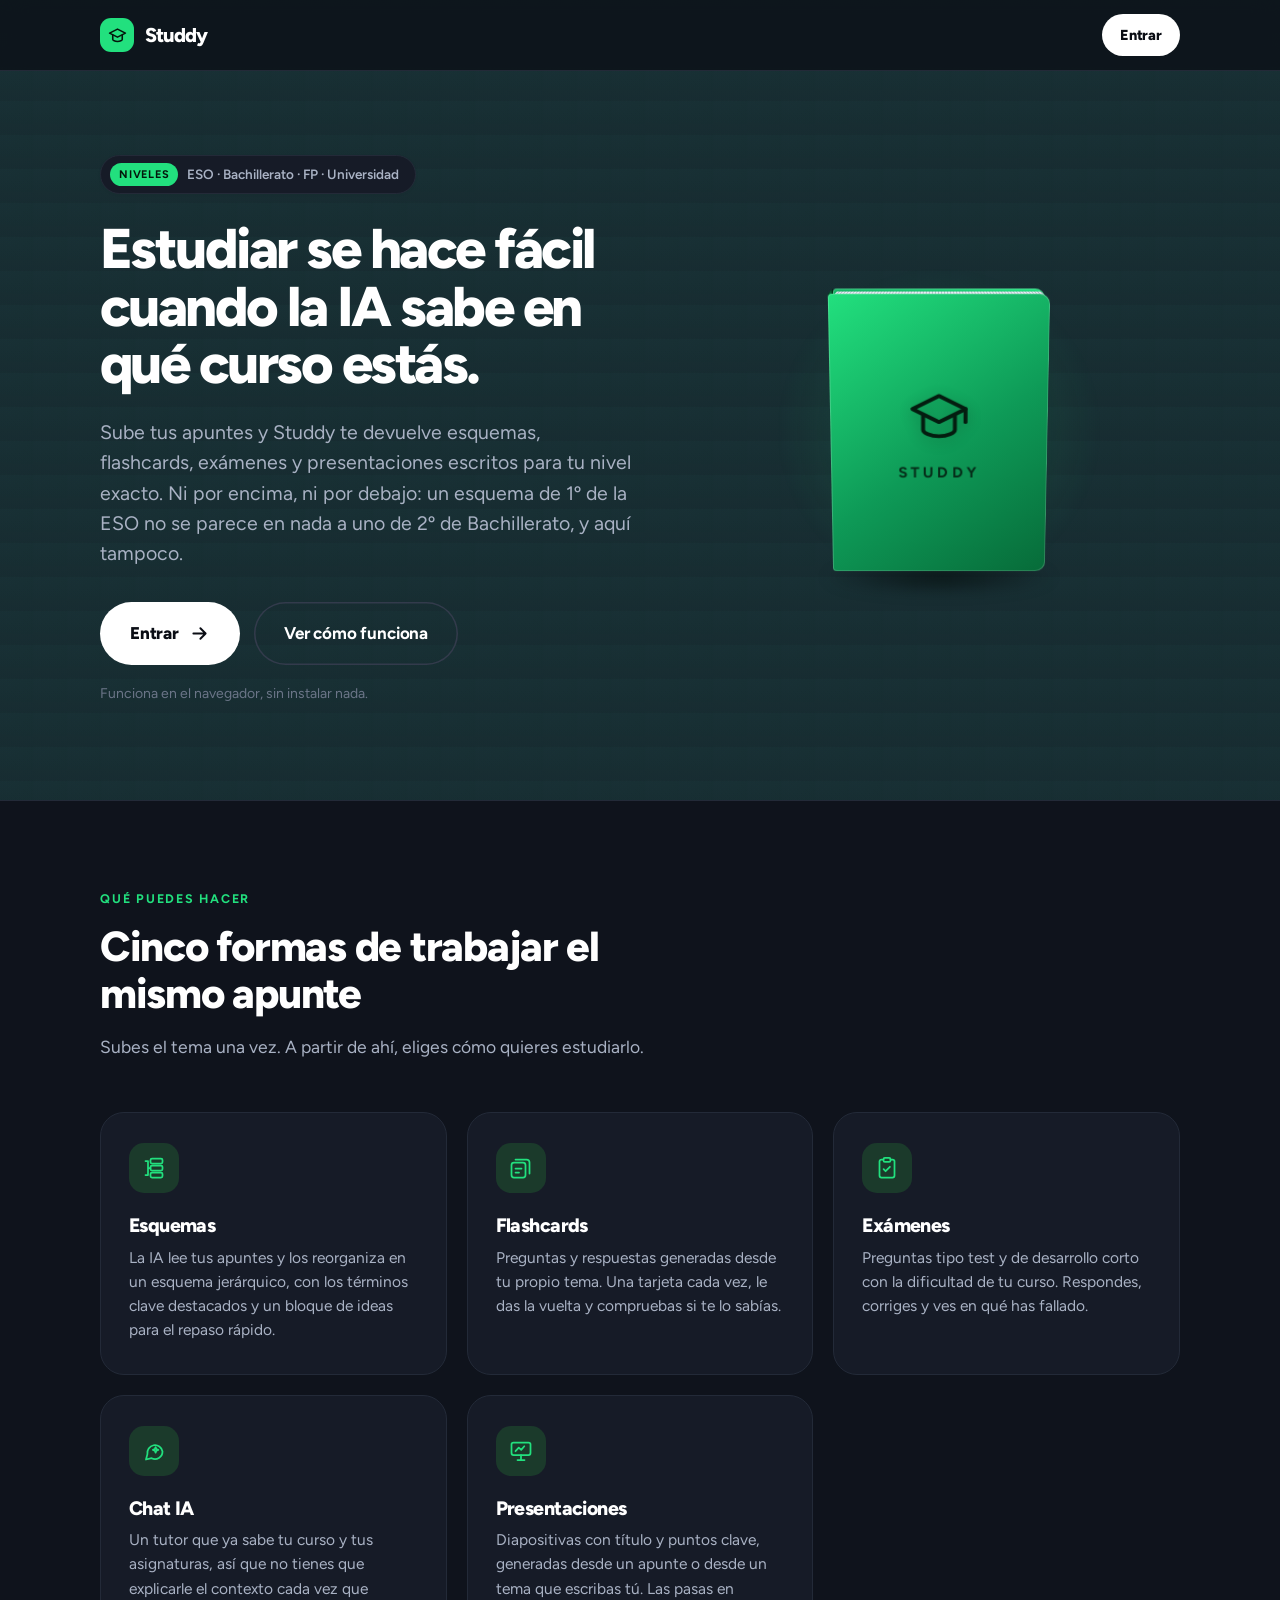
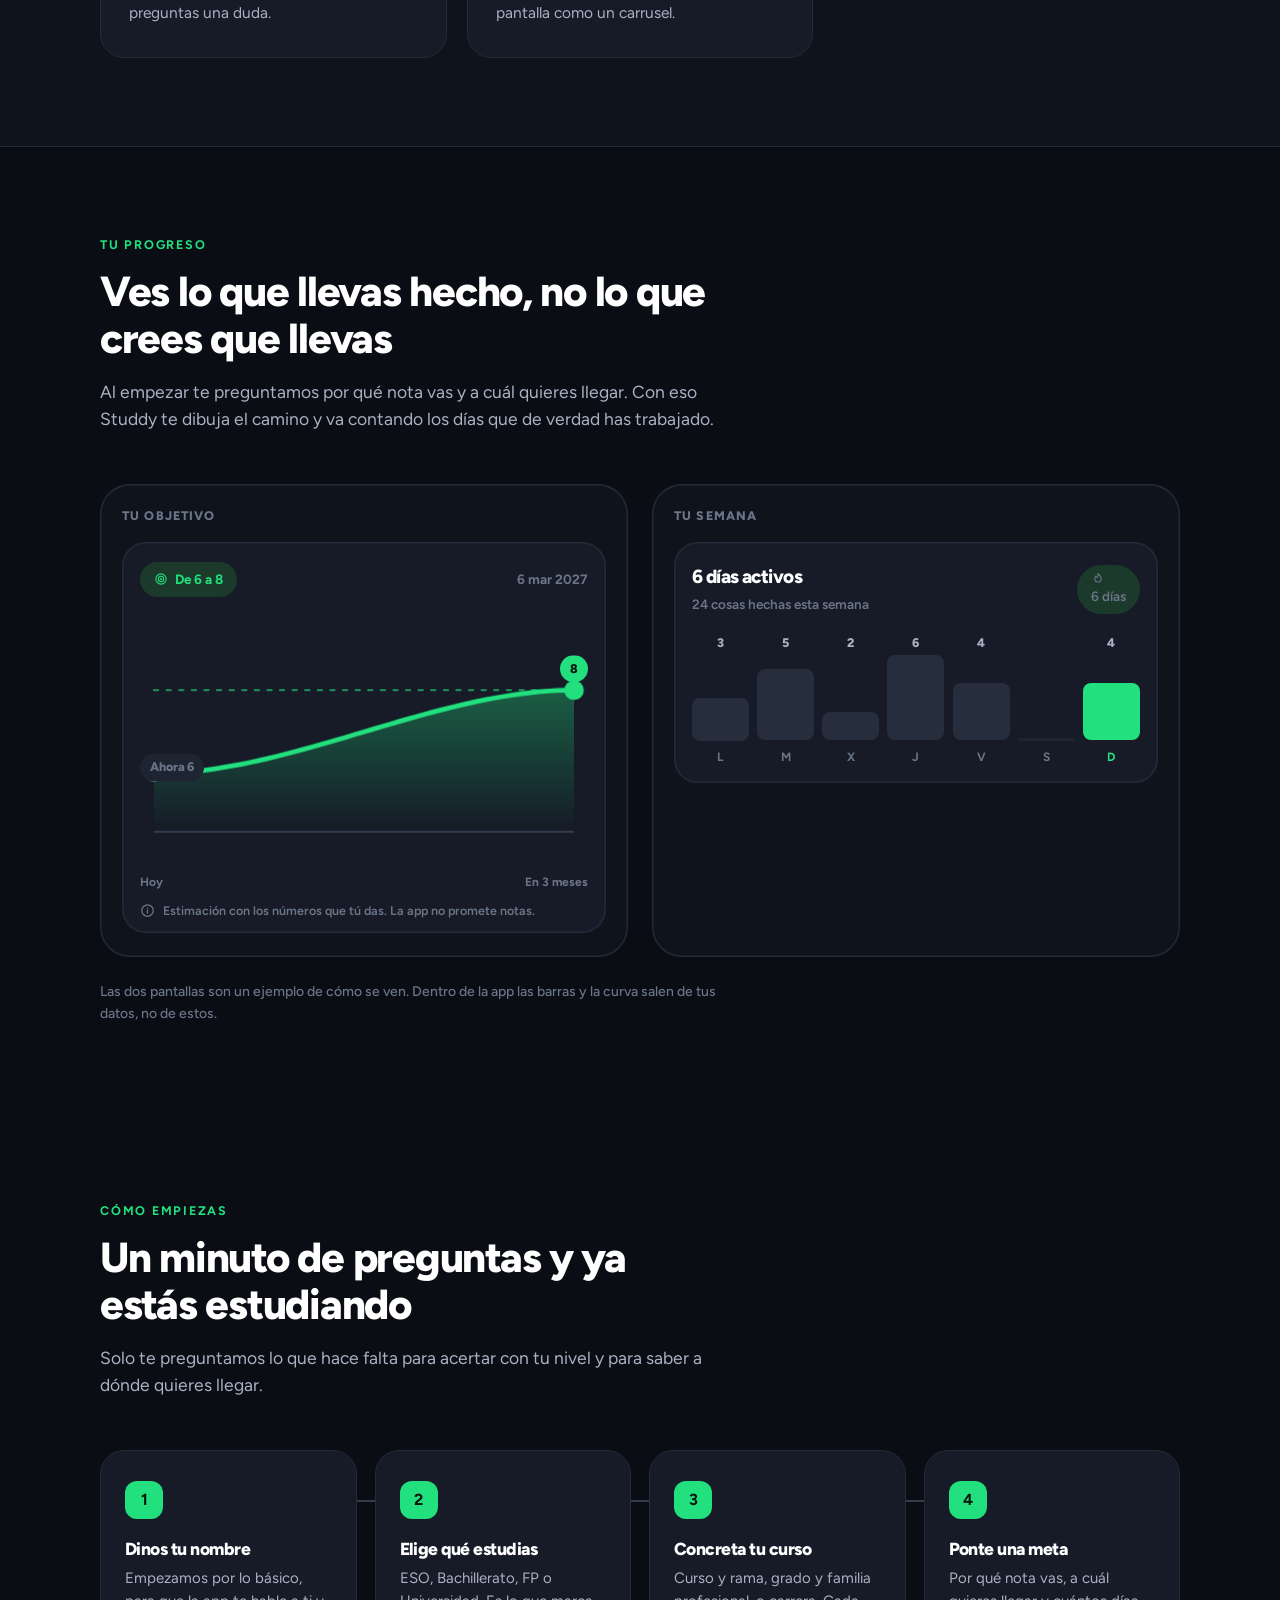
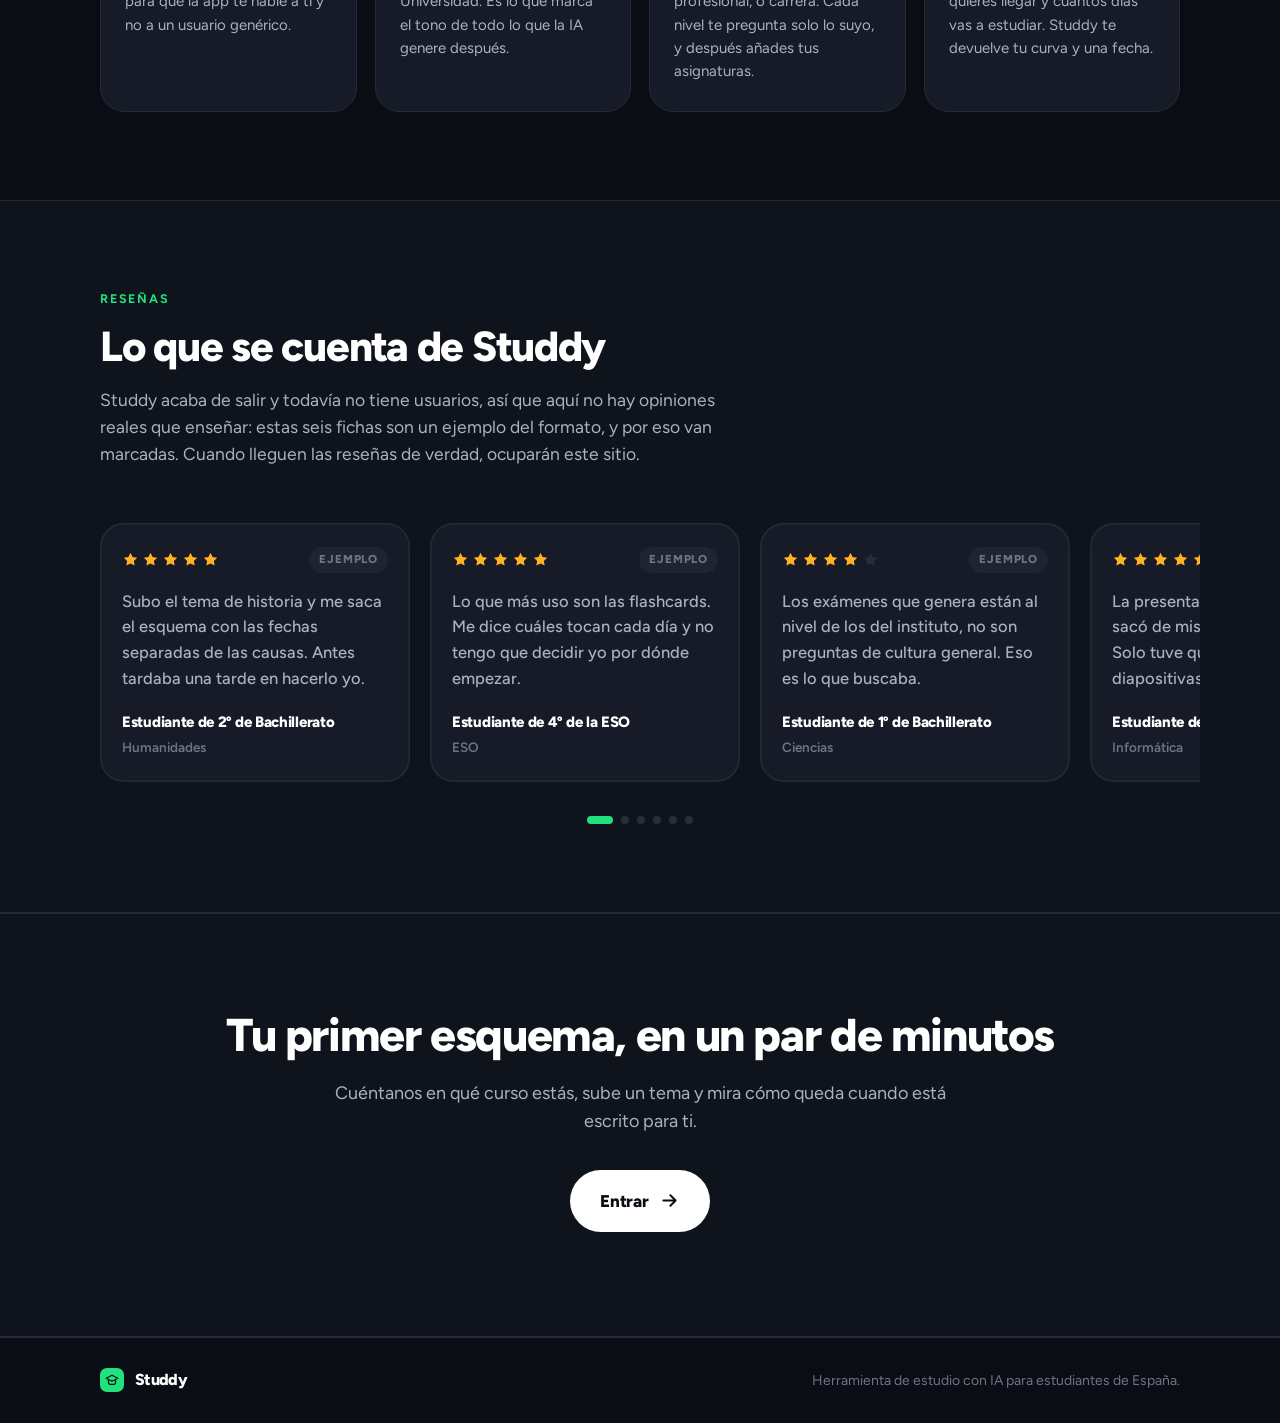
==== commit fd28f696: "Alarga el onboarding, añade gráficas y la sección de reseñas El onboarding pasaba de 4 a 6 pantallas" ====
--- a/index.html
+++ b/index.html
@@ -202,14 +202,47 @@
     </div>
   </section>
 
+
+  <!-- ==================== PROGRESO ==================== -->
+  <section class="section" id="progreso">
+    <div class="wrap">
+      <div class="section__head">
+        <p class="section__kicker">Tu progreso</p>
+        <h2 class="section__title">Ves lo que llevas hecho, no lo que crees que llevas</h2>
+        <p class="section__lead">
+          Al empezar te preguntamos por qué nota vas y a cuál quieres llegar.
+          Con eso Studdy te dibuja el camino y va contando los días que de
+          verdad has trabajado.
+        </p>
+      </div>
+
+      <div class="demos">
+        <div class="demo">
+          <p class="demo__label">Tu objetivo</p>
+          <div id="demo-objetivo"></div>
+        </div>
+        <div class="demo">
+          <p class="demo__label">Tu semana</p>
+          <div id="demo-semana"></div>
+        </div>
+      </div>
+
+      <p class="demo__aviso">
+        Las dos pantallas son un ejemplo de cómo se ven. Dentro de la app las
+        barras y la curva salen de tus datos, no de estos.
+      </p>
+    </div>
+  </section>
+
   <!-- ==================== CÓMO FUNCIONA ==================== -->
   <section class="section" id="como-funciona">
     <div class="wrap">
       <div class="section__head">
         <p class="section__kicker">Cómo empiezas</p>
-        <h2 class="section__title">Cuatro pasos y ya estás estudiando</h2>
+        <h2 class="section__title">Un minuto de preguntas y ya estás estudiando</h2>
         <p class="section__lead">
-          El onboarding solo te pregunta lo que hace falta para acertar con tu nivel.
+          Solo te preguntamos lo que hace falta para acertar con tu nivel y para
+          saber a dónde quieres llegar.
         </p>
       </div>
 
@@ -237,20 +270,40 @@
           <h3 class="step__title">Concreta tu curso</h3>
           <p class="step__text">
             Curso y rama, grado y familia profesional, o carrera. Cada nivel te
-            pregunta solo lo suyo.
+            pregunta solo lo suyo, y después añades tus asignaturas.
           </p>
         </li>
 
         <li class="step">
           <div class="step__num">4</div>
-          <h3 class="step__title">Añade tus asignaturas</h3>
+          <h3 class="step__title">Ponte una meta</h3>
           <p class="step__text">
-            Las que estés dando este curso. Cada apunte que subas irá dentro de una
-            de ellas.
+            Por qué nota vas, a cuál quieres llegar y cuántos días vas a
+            estudiar. Studdy te devuelve tu curva y una fecha.
           </p>
         </li>
 
       </ol>
+    </div>
+  </section>
+
+
+  <!-- ==================== RESEÑAS ==================== -->
+  <section class="section section--tint" id="resenas">
+    <div class="wrap">
+      <div class="section__head">
+        <p class="section__kicker">Reseñas</p>
+        <h2 class="section__title">Lo que se cuenta de Studdy</h2>
+        <p class="section__lead">
+          Studdy acaba de salir y todavía no tiene usuarios, así que aquí no
+          hay opiniones reales que enseñar: estas seis fichas son un ejemplo
+          del formato, y por eso van marcadas. Cuando lleguen las reseñas de
+          verdad, ocuparán este sitio.
+        </p>
+      </div>
+
+      <div class="reviews" id="resenas-pista"></div>
+      <div class="dots" id="resenas-puntos"></div>
     </div>
   </section>
 
@@ -288,5 +341,9 @@
   </div>
 </footer>
 
+<script src="js/core.js"></script>
+<script src="js/icons.js"></script>
+<script src="js/charts.js"></script>
+<script src="js/landing.js"></script>
 </body>
 </html>
--- a/css/base.css
+++ b/css/base.css
@@ -132,6 +132,8 @@
 /* --------------------------------------------------------------------------
    Botones
    -------------------------------------------------------------------------- */
+
+.btn[hidden] { display: none; }
 
 .btn {
   display: inline-flex;
@@ -355,6 +357,7 @@
   display: inline-flex;
   align-items: center;
   gap: 7px;
+  white-space: nowrap;
   padding: 7px 14px;
   border-radius: 999px;
   background: var(--surface-2);
@@ -471,3 +474,200 @@
     transition-duration: .001ms !important;
   }
 }
+
+/* --------------------------------------------------------------------------
+   Gráficas
+   -------------------------------------------------------------------------- */
+
+.chart { position: relative; }
+
+.chart__svg { width: 100%; height: auto; display: block; overflow: visible; }
+
+.chart__base { stroke: var(--line-2); stroke-width: 1.5; }
+
+.chart__meta {
+  stroke: var(--accent);
+  stroke-width: 1.5;
+  stroke-dasharray: 3 6;
+  stroke-linecap: round;
+  opacity: .55;
+}
+
+.chart__area { animation: chart-area .9s .35s ease both; }
+@keyframes chart-area { from { opacity: 0; } to { opacity: 1; } }
+
+.chart__linea {
+  fill: none;
+  stroke: var(--accent);
+  stroke-width: 3.4;
+  stroke-linecap: round;
+  stroke-linejoin: round;
+  stroke-dasharray: 100;
+  stroke-dashoffset: 100;
+  animation: chart-draw 1.25s cubic-bezier(.5, 0, .2, 1) .1s forwards;
+}
+.chart__linea--tinte { stroke: var(--tile, var(--accent)); }
+
+@keyframes chart-draw { to { stroke-dashoffset: 0; } }
+
+.chart__punto {
+  fill: var(--bg);
+  stroke: var(--accent);
+  stroke-width: 3;
+}
+.chart__punto--ini { stroke: var(--ink-3); }
+.chart__punto--fin {
+  fill: var(--accent);
+  animation: chart-pop .5s cubic-bezier(.34, 1.5, .64, 1) 1.15s both;
+  transform-origin: center;
+  transform-box: fill-box;
+}
+@keyframes chart-pop { from { transform: scale(0); } to { transform: scale(1); } }
+
+.chart__nodo {
+  fill: var(--tile, var(--accent));
+  animation: chart-fade .3s ease var(--d, 0ms) both;
+}
+@keyframes chart-fade { from { opacity: 0; } to { opacity: 1; } }
+
+.chart__globo {
+  position: absolute;
+  transform: translateY(-50%);
+  padding: 4px 10px;
+  border-radius: 999px;
+  font-size: 12.5px;
+  font-weight: 800;
+  letter-spacing: -0.01em;
+  white-space: nowrap;
+  pointer-events: none;
+}
+.chart__globo--ini {
+  left: 0;
+  margin-top: -18px;
+  background: var(--surface-2);
+  color: var(--ink-3);
+  animation: chart-fade .4s .2s both;
+}
+.chart__globo--fin {
+  right: 0;
+  margin-top: -26px;
+  background: var(--accent);
+  color: var(--on-accent);
+  animation: chart-pop-in .45s cubic-bezier(.34, 1.5, .64, 1) 1.2s both;
+}
+@keyframes chart-pop-in {
+  from { opacity: 0; transform: translateY(-50%) scale(.7); }
+  to   { opacity: 1; transform: translateY(-50%) scale(1); }
+}
+
+.chart__eje {
+  position: relative;
+  height: 18px;
+  margin-top: 2px;
+}
+.chart__eje span {
+  position: absolute;
+  transform: translateX(-50%);
+  font-size: 12px;
+  font-weight: 700;
+  color: var(--ink-3);
+  white-space: nowrap;
+}
+.chart__eje span:first-child { transform: none; }
+.chart__eje span:last-child { transform: translateX(-100%); }
+
+/* --- Barras --- */
+
+.chart-barras {
+  display: grid;
+  grid-auto-flow: column;
+  grid-auto-columns: 1fr;
+  gap: 8px;
+  align-items: end;
+  height: 132px;
+}
+
+.barra { display: flex; flex-direction: column; align-items: center; height: 100%; }
+
+.barra__valor {
+  font-size: 12.5px;
+  font-weight: 800;
+  color: var(--ink-2);
+  height: 16px;
+  line-height: 16px;
+}
+
+.barra__caja {
+  flex: 1;
+  width: 100%;
+  display: flex;
+  align-items: flex-end;
+  margin: 4px 0 8px;
+}
+
+.barra__fill {
+  width: 100%;
+  height: var(--h, 4%);
+  border-radius: 8px;
+  background: var(--surface-3);
+  transform-origin: bottom;
+  animation: barra-sube .55s cubic-bezier(.22, 1, .36, 1) var(--d, 0ms) both;
+}
+.barra--hoy .barra__fill { background: var(--accent); }
+.barra--cero .barra__fill { background: var(--surface-2); }
+
+@keyframes barra-sube { from { transform: scaleY(0); } to { transform: scaleY(1); } }
+
+.barra__etiqueta {
+  font-size: 12px;
+  font-weight: 700;
+  color: var(--ink-3);
+  text-transform: uppercase;
+  letter-spacing: .02em;
+}
+.barra--hoy .barra__etiqueta { color: var(--accent); }
+
+/* --------------------------------------------------------------------------
+   La tarjeta del objetivo. La usan el onboarding y el inicio.
+   -------------------------------------------------------------------------- */
+
+.goal-card {
+  padding: 20px 18px 14px;
+  border-radius: var(--r-lg);
+  background: var(--surface);
+  box-shadow: inset 0 0 0 1.5px var(--line);
+  margin-bottom: 24px;
+}
+
+.goal-card__head {
+  display: flex;
+  align-items: center;
+  justify-content: space-between;
+  gap: 12px;
+  margin-bottom: 22px;
+}
+
+.goal-card__fecha {
+  font-size: 13.5px;
+  font-weight: 700;
+  color: var(--ink-3);
+}
+
+.goal-card__pie {
+  display: flex;
+  align-items: center;
+  gap: 8px;
+  margin-top: 12px;
+  font-size: 12.5px;
+  font-weight: 600;
+  color: var(--ink-3);
+  line-height: 1.35;
+}
+.goal-card__pie svg { width: 15px; height: 15px; flex: none; }
+
+/* Catorce barras no caben con su número encima: se quita y se estrechan. */
+.chart-barras--fina { gap: 5px; height: 104px; }
+.chart-barras--fina .barra__valor { display: none; }
+.chart-barras--fina .barra__caja { margin-top: 0; }
+.chart-barras--fina .barra__fill { border-radius: 5px; }
+.chart-barras--fina .barra__etiqueta { font-size: 10.5px; }
--- a/css/landing.css
+++ b/css/landing.css
@@ -557,3 +557,163 @@
 .book-shadow {
   background: radial-gradient(ellipse, rgba(0, 0, 0, .6) 0%, transparent 72%);
 }
+
+/* --------------------------------------------------------------------------
+   La landing es ancha: no debe heredar el ancho de columna de la app.
+   -------------------------------------------------------------------------- */
+
+body.landing { --wrap: 1120px; }
+
+/* --------------------------------------------------------------------------
+   Demos: las dos pantallas de progreso, tal cual salen en la app
+   -------------------------------------------------------------------------- */
+
+.demos {
+  display: grid;
+  grid-template-columns: repeat(2, minmax(0, 1fr));
+  gap: 24px;
+}
+
+.demo {
+  padding: 22px 22px 24px;
+  border-radius: var(--r-xl);
+  background: var(--bg-soft);
+  box-shadow: inset 0 0 0 1.5px var(--line);
+}
+
+.demo__label {
+  font-size: 12.5px;
+  font-weight: 800;
+  text-transform: uppercase;
+  letter-spacing: .09em;
+  color: var(--ink-3);
+  margin-bottom: 16px;
+}
+
+.demo .goal-card { margin-bottom: 0; }
+
+.demo-card {
+  padding: 20px 18px 16px;
+  border-radius: var(--r-lg);
+  background: var(--surface);
+  box-shadow: inset 0 0 0 1.5px var(--line);
+}
+
+.demo-card__head {
+  display: flex;
+  align-items: center;
+  justify-content: space-between;
+  gap: 14px;
+  margin-bottom: 20px;
+}
+.demo-card__head b {
+  display: block;
+  font-size: 19px;
+  font-weight: 800;
+  letter-spacing: -0.03em;
+}
+.demo-card__head span {
+  display: block;
+  font-size: 13.5px;
+  font-weight: 600;
+  color: var(--ink-3);
+  margin-top: 3px;
+}
+
+.demo__aviso {
+  margin-top: 24px;
+  font-size: 14px;
+  font-weight: 500;
+  color: var(--ink-3);
+  line-height: 1.55;
+  max-width: 620px;
+}
+
+/* --------------------------------------------------------------------------
+   Reseñas
+   -------------------------------------------------------------------------- */
+
+.reviews {
+  display: grid;
+  grid-auto-flow: column;
+  grid-auto-columns: minmax(310px, 1fr);
+  gap: 20px;
+  overflow-x: auto;
+  scroll-snap-type: x mandatory;
+  scroll-padding-left: 20px;
+  padding: 4px 20px 8px;
+  margin-inline: -20px;
+  scrollbar-width: none;
+}
+.reviews::-webkit-scrollbar { display: none; }
+
+.review {
+  scroll-snap-align: start;
+  display: flex;
+  flex-direction: column;
+  padding: 24px 22px;
+  border-radius: var(--r-lg);
+  background: var(--surface);
+  box-shadow: inset 0 0 0 1.5px var(--line);
+}
+
+.review__top {
+  display: flex;
+  align-items: center;
+  justify-content: space-between;
+  gap: 12px;
+  margin-bottom: 16px;
+}
+
+.stars { display: inline-flex; gap: 3px; }
+.star { width: 17px; height: 17px; fill: var(--surface-3); }
+.star--on { fill: var(--c-amber); }
+
+/* Marca que la ficha es un ejemplo, no la opinión de nadie. */
+.review__tag {
+  padding: 4px 10px;
+  border-radius: 999px;
+  background: var(--surface-2);
+  color: var(--ink-3);
+  font-size: 11.5px;
+  font-weight: 800;
+  text-transform: uppercase;
+  letter-spacing: .07em;
+}
+
+.review__text {
+  flex: 1;
+  font-size: 16.5px;
+  font-weight: 500;
+  line-height: 1.55;
+  color: var(--ink-2);
+  margin-bottom: 20px;
+}
+
+.review__quien { display: flex; flex-direction: column; gap: 3px; }
+.review__nombre { font-weight: 800; font-size: 15px; letter-spacing: -0.02em; color: var(--ink); }
+.review__nivel { font-weight: 600; font-size: 13.5px; color: var(--ink-3); }
+
+.dots { display: flex; justify-content: center; gap: 8px; margin-top: 26px; }
+
+.dot {
+  width: 8px; height: 8px;
+  padding: 0;
+  border: 0;
+  border-radius: 50%;
+  background: var(--surface-3);
+  cursor: pointer;
+  transition: width .25s ease, background-color .25s ease;
+}
+.dot.is-on { width: 26px; border-radius: 999px; background: var(--accent); }
+
+@media (max-width: 860px) {
+  .demos { grid-template-columns: 1fr; }
+}
+
+@media (max-width: 620px) {
+  .reviews { grid-auto-columns: minmax(272px, 84%); }
+}
+
+/* Las dos demos igualan altura; su contenido se queda arriba. */
+.demo { display: flex; flex-direction: column; }
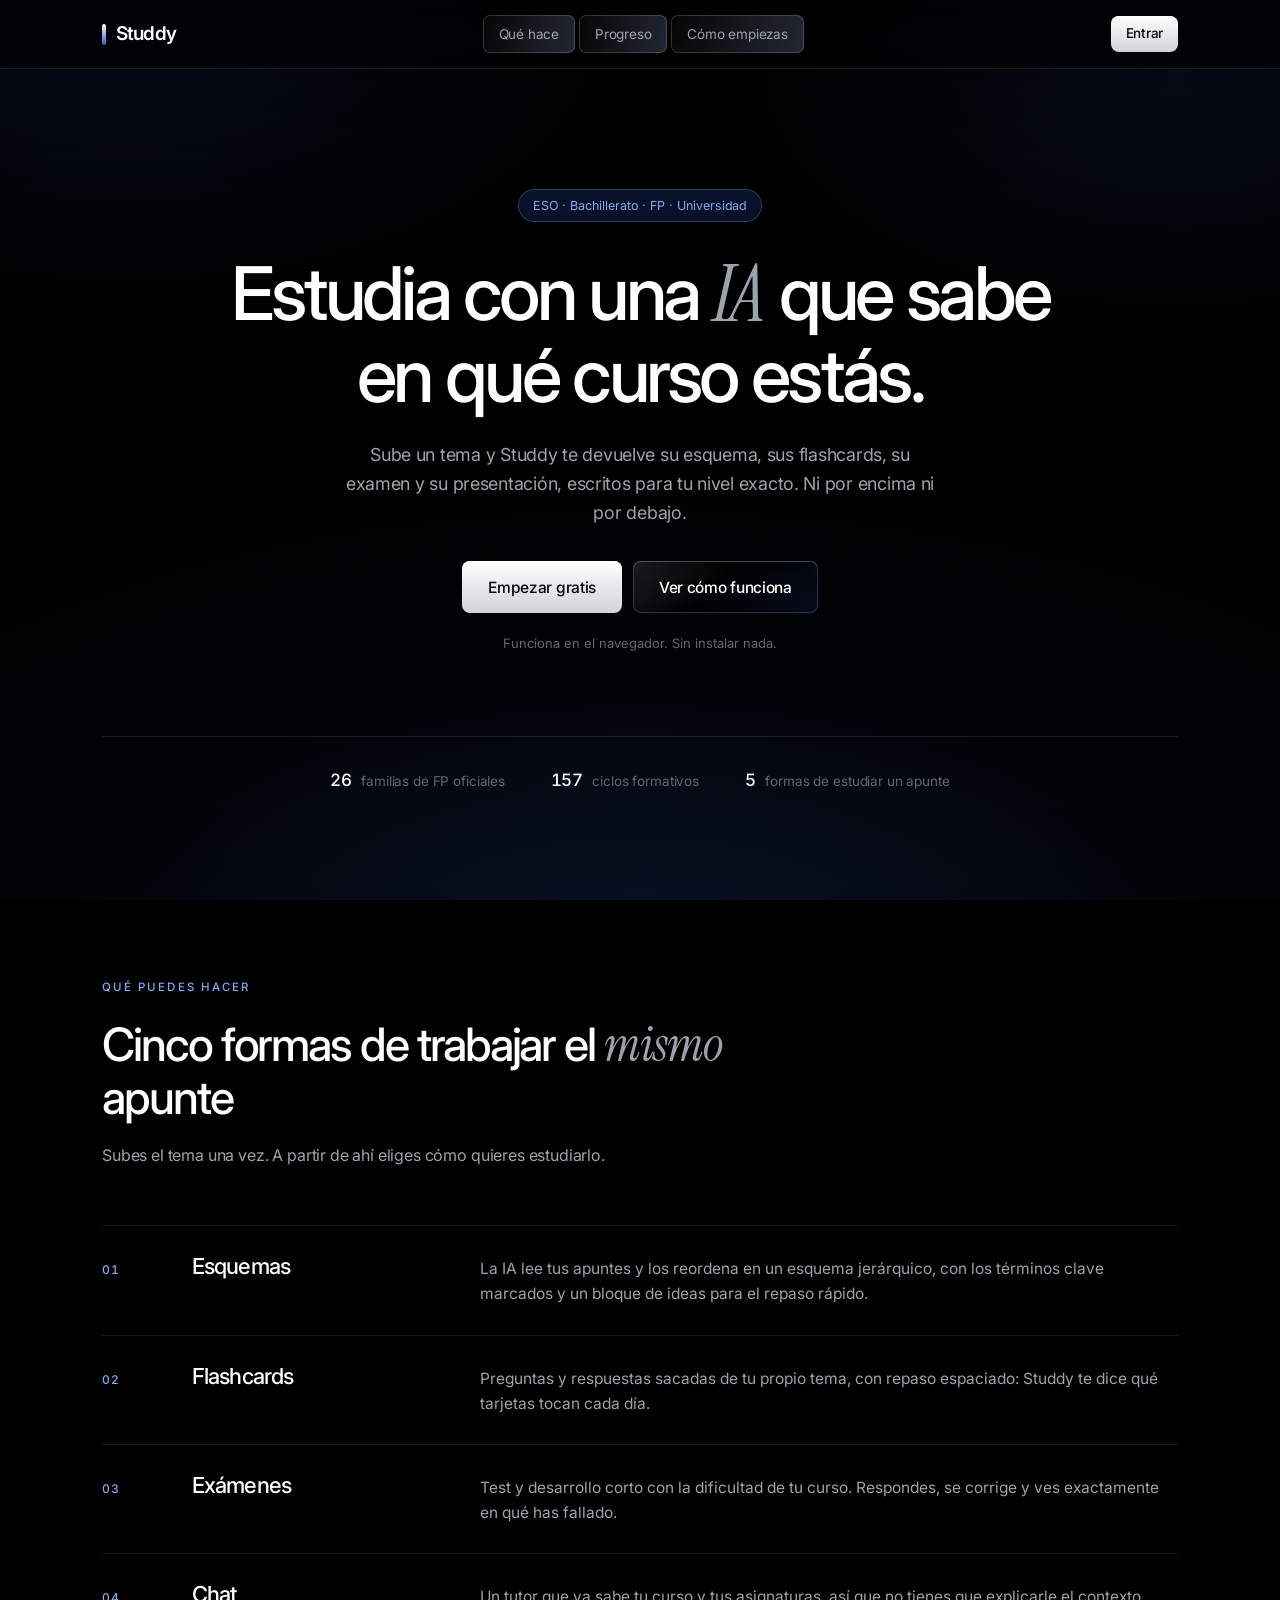
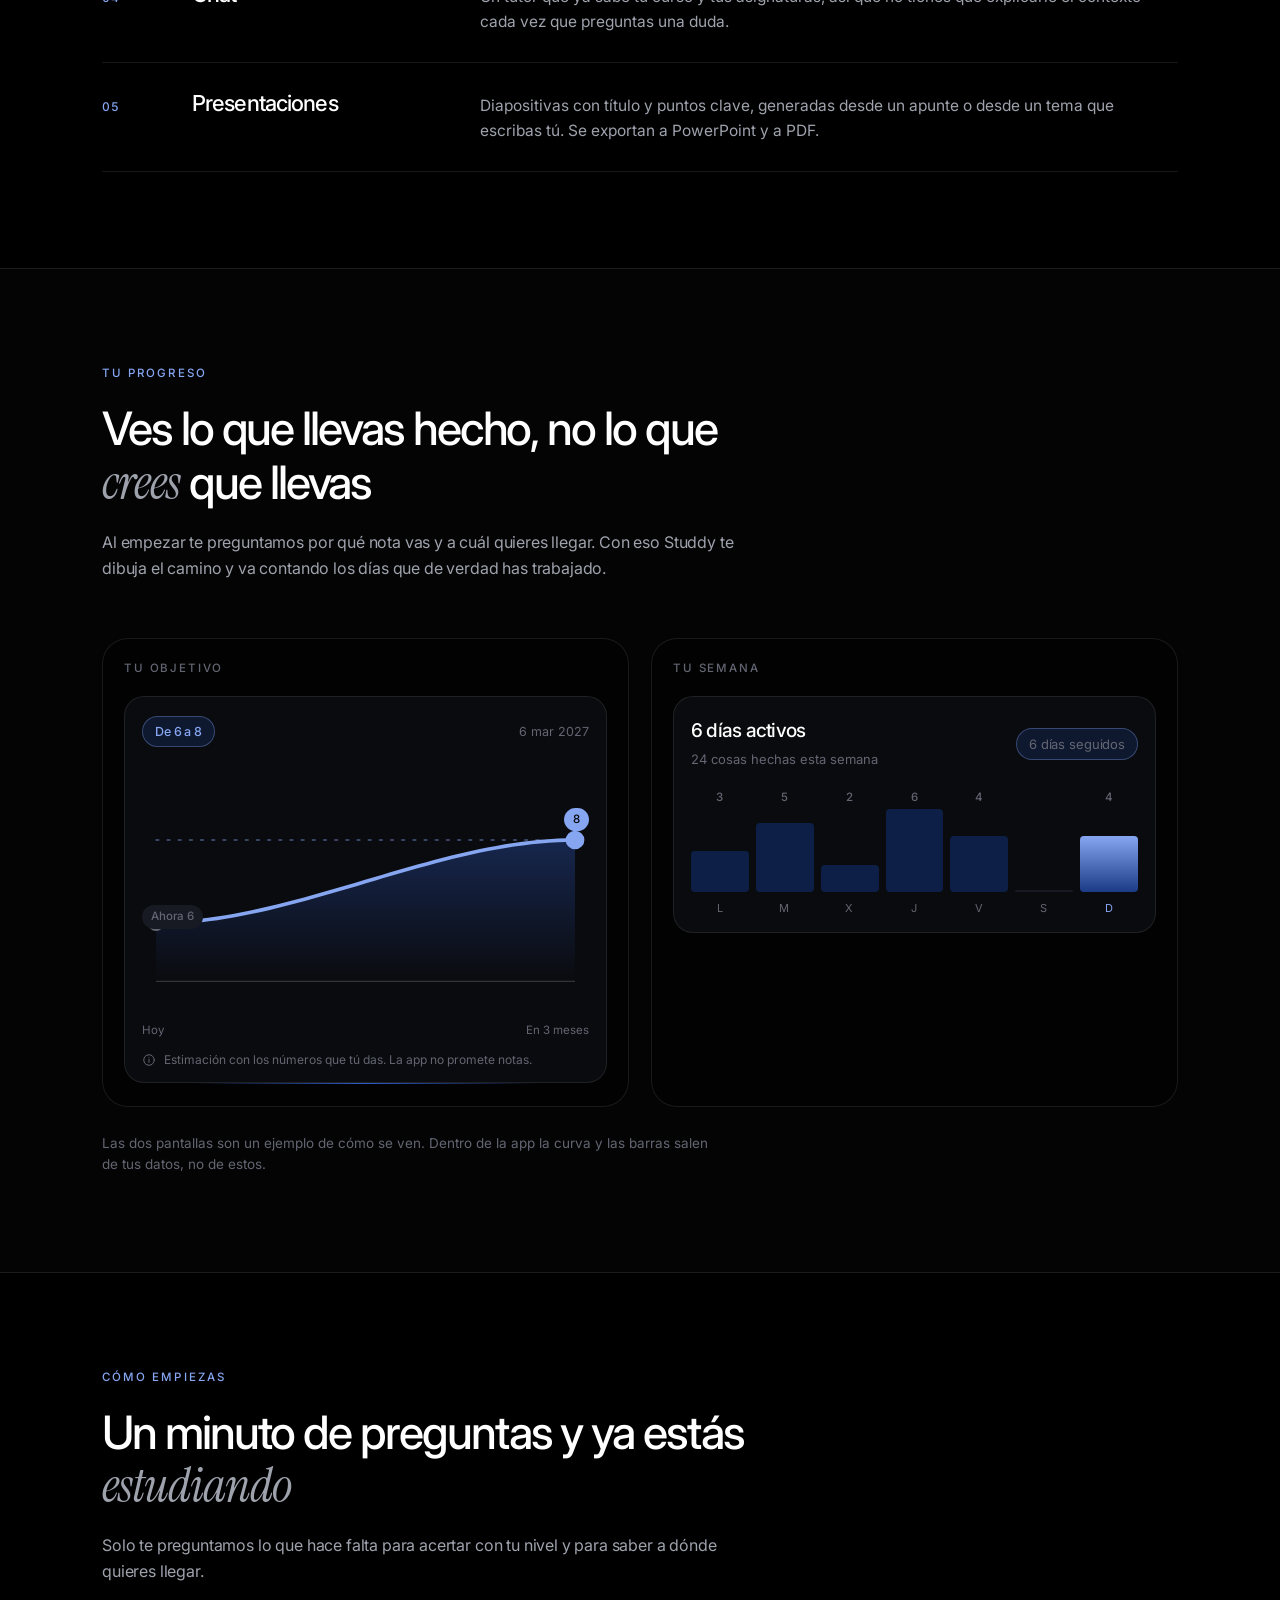
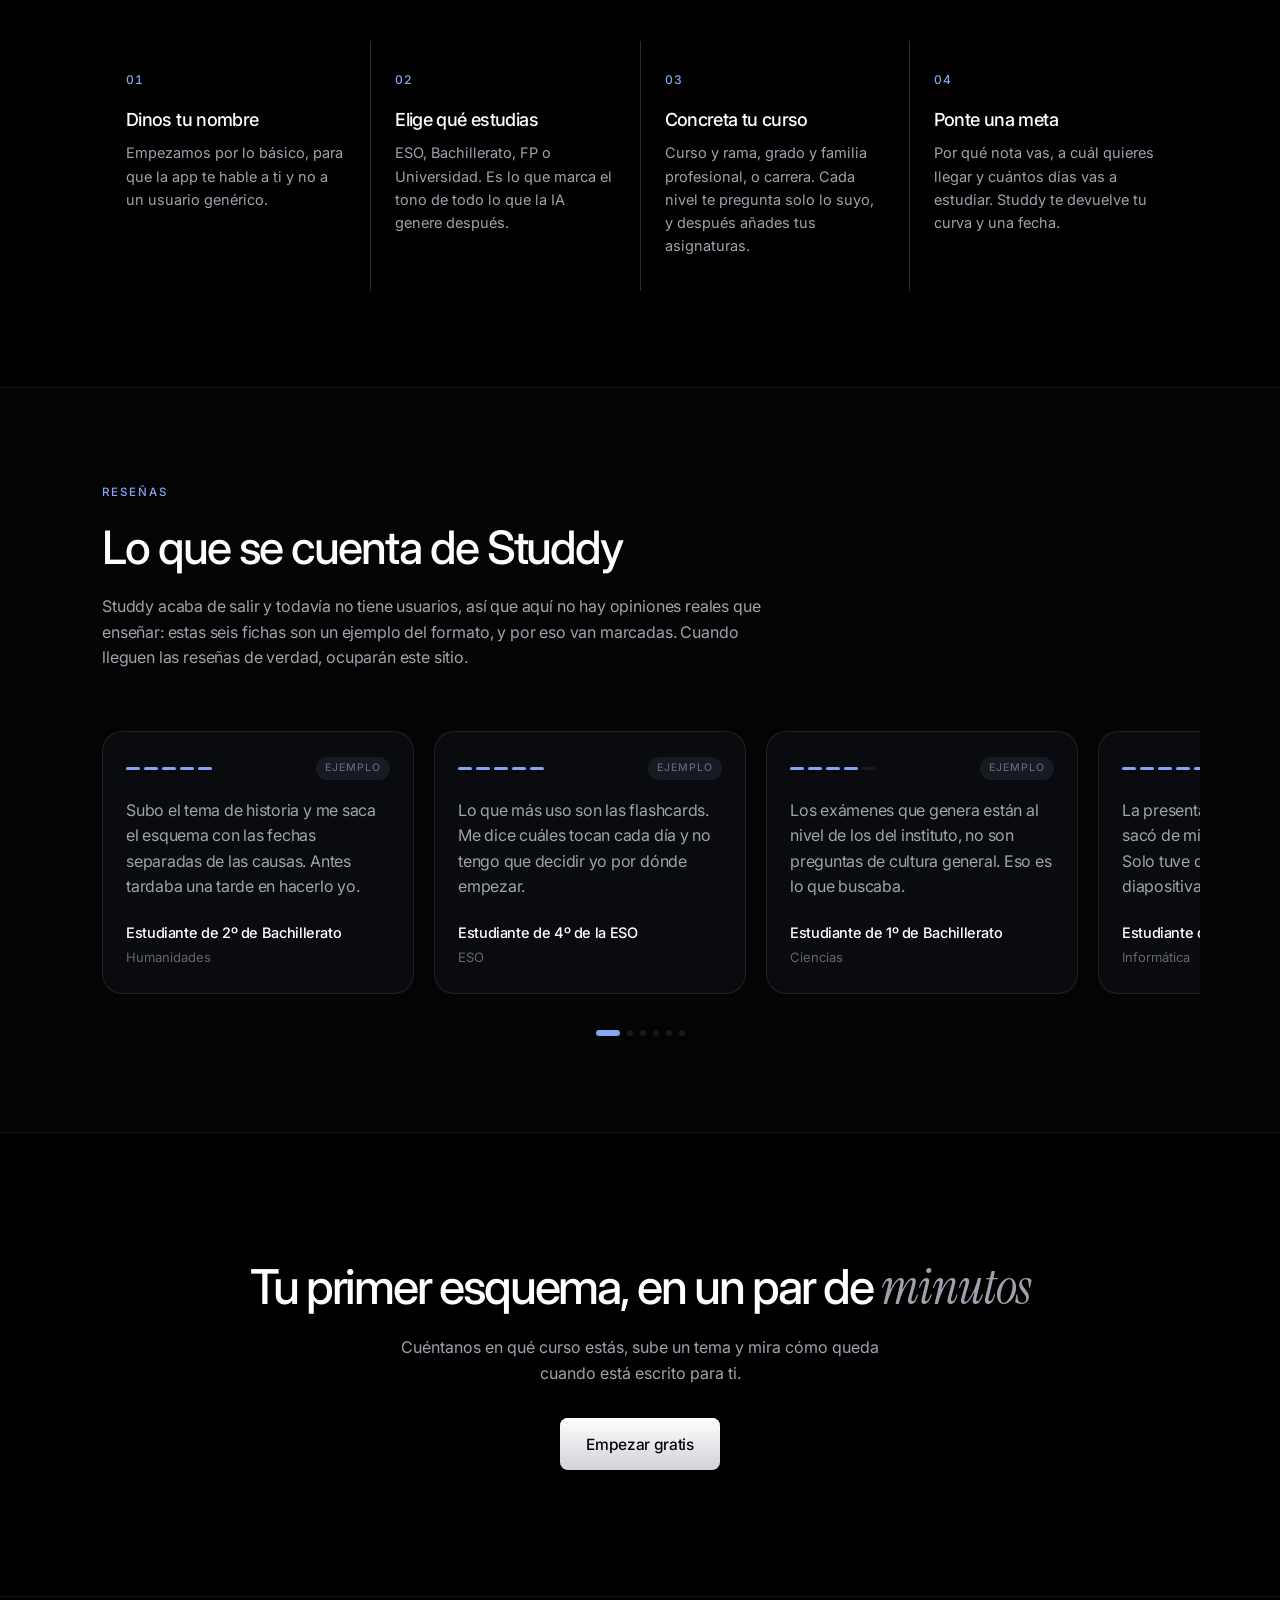
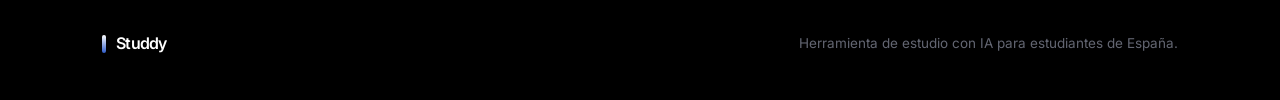
==== commit 0f582f17: "Rediseña la app entera: negro, blanco y un azul marino Se tira el tema anterior y se monta uno nuevo" ====
--- a/index.html
+++ b/index.html
@@ -2,9 +2,10 @@
 <html lang="es">
 <head>
 <meta charset="utf-8">
-<meta name="viewport" content="width=device-width, initial-scale=1">
+<meta name="viewport" content="width=device-width, initial-scale=1, viewport-fit=cover">
 <title>Studdy — Estudia con una IA que sabe en qué curso estás</title>
 <meta name="description" content="Sube tus apuntes y obtén esquemas, flashcards, exámenes y presentaciones escritos para tu nivel exacto, de 1º de la ESO a la universidad.">
+<meta name="theme-color" content="#000000">
 <script>
 // Si Supabase devuelve aquí la vuelta de Google —porque el Site URL apunta a
 // la raíz del sitio— se reenvía a la pantalla de acceso con lo que traiga.
@@ -20,23 +21,27 @@
 <link rel="icon" href="assets/favicon.svg" type="image/svg+xml">
 <link rel="preconnect" href="https://fonts.googleapis.com">
 <link rel="preconnect" href="https://fonts.gstatic.com" crossorigin>
-<link href="https://fonts.googleapis.com/css2?family=Figtree:wght@400;500;600;700;800;900&display=swap" rel="stylesheet">
+<link href="https://fonts.googleapis.com/css2?family=Inter:ital,opsz,wght@0,14..32,100..900&family=Instrument+Serif:ital@1&display=swap" rel="stylesheet">
 <link rel="stylesheet" href="css/base.css">
 <link rel="stylesheet" href="css/landing.css">
 </head>
-<body class="landing">
+<body class="landing" style="background:#000;color:#fff">
+
+<div class="glow" aria-hidden="true"></div>
 
 <header class="site-header">
   <div class="wrap site-header__inner">
     <a class="brand" href="index.html">
-      <span class="brand__mark" aria-hidden="true">
-        <svg viewBox="0 0 24 24" fill="none" stroke="currentColor" stroke-width="2" stroke-linecap="round" stroke-linejoin="round">
-          <path d="M22 9 12 4 2 9l10 5 10-5Z"/>
-          <path d="M6 11.5V17c0 1.1 2.7 2.5 6 2.5s6-1.4 6-2.5v-5.5"/>
-        </svg>
-      </span>
+      <span class="brand__mark" aria-hidden="true"></span>
       Studdy
     </a>
+
+    <nav class="site-nav" aria-label="Principal">
+      <a href="#funciones">Qué hace</a>
+      <a href="#progreso">Progreso</a>
+      <a href="#como-funciona">Cómo empiezas</a>
+    </nav>
+
     <a class="btn btn--primary btn--sm" href="login.html">Entrar</a>
   </div>
 </header>
@@ -45,174 +50,104 @@
 
   <!-- ==================== HERO ==================== -->
   <section class="hero">
-    <div class="wrap hero__grid">
-
-      <div class="hero__copy">
-        <p class="hero__eyebrow">
-          <b>Niveles</b> ESO · Bachillerato · FP · Universidad
-        </p>
-
-        <h1 class="hero__title">
-          Estudiar se hace <em>fácil</em> cuando la IA sabe en qué curso estás.
-        </h1>
-
-        <p class="hero__lead">
-          Sube tus apuntes y Studdy te devuelve esquemas, flashcards, exámenes y
-          presentaciones escritos para tu nivel exacto. Ni por encima, ni por
-          debajo: un esquema de 1º de la ESO no se parece en nada a uno de 2º de
-          Bachillerato, y aquí tampoco.
-        </p>
-
-        <div class="hero__actions">
-          <a class="btn btn--primary btn--lg" href="login.html">
-            Entrar
-            <svg width="17" height="17" viewBox="0 0 24 24" fill="none" stroke="currentColor" stroke-width="2.2" stroke-linecap="round" stroke-linejoin="round" aria-hidden="true">
-              <path d="M5 12h14M13 6l6 6-6 6"/>
-            </svg>
-          </a>
-          <a class="btn btn--ghost btn--lg" href="#como-funciona">Ver cómo funciona</a>
-        </div>
-
-        <p class="hero__note" style="margin-top:18px">Funciona en el navegador, sin instalar nada.</p>
-      </div>
-
-      <!-- Objeto 3D con rotación 360° continua -->
-      <div class="scene" aria-hidden="true">
-        <div class="book-shadow"></div>
-        <div class="book-tilt">
-          <div class="book">
-            <div class="book__face book__face--front">
-              <span class="book__emblem">
-                <svg viewBox="0 0 24 24" fill="none" stroke="currentColor" stroke-width="1.5" stroke-linecap="round" stroke-linejoin="round">
-                  <path d="M22 9 12 4 2 9l10 5 10-5Z"/>
-                  <path d="M6 11.5V17c0 1.1 2.7 2.5 6 2.5s6-1.4 6-2.5v-5.5"/>
-                  <path d="M22 9v5"/>
-                </svg>
-                <span>Studdy</span>
-              </span>
-            </div>
-            <div class="book__face book__face--back">
-              <span class="book__emblem">
-                <svg viewBox="0 0 24 24" fill="none" stroke="currentColor" stroke-width="1.5" stroke-linecap="round" stroke-linejoin="round">
-                  <path d="M22 9 12 4 2 9l10 5 10-5Z"/>
-                  <path d="M6 11.5V17c0 1.1 2.7 2.5 6 2.5s6-1.4 6-2.5v-5.5"/>
-                </svg>
-              </span>
-            </div>
-            <div class="book__face book__face--spine"></div>
-            <div class="book__face book__face--edge"></div>
-            <div class="book__face book__face--top"></div>
-            <div class="book__face book__face--bottom"></div>
-          </div>
-        </div>
-      </div>
-
+    <div class="wrap hero__copy">
+
+      <p class="hero__eyebrow">ESO · Bachillerato · FP · Universidad</p>
+
+      <h1 class="hero__title">
+        Estudia con una <em>IA</em> que sabe<br>
+        en qué curso estás.
+      </h1>
+
+      <p class="hero__lead">
+        Sube un tema y Studdy te devuelve su esquema, sus flashcards, su examen y
+        su presentación, escritos para tu nivel exacto. Ni por encima ni por debajo.
+      </p>
+
+      <div class="hero__actions">
+        <a class="btn btn--primary btn--lg" href="login.html">Empezar gratis</a>
+        <a class="btn btn--ghost btn--lg" href="#como-funciona">Ver cómo funciona</a>
+      </div>
+
+      <p class="hero__note">Funciona en el navegador. Sin instalar nada.</p>
+
+    </div>
+
+    <div class="wrap">
+      <div class="hero__stats">
+        <span class="hero__stat"><b>26</b> familias de FP oficiales</span>
+        <span class="hero__stat"><b>157</b> ciclos formativos</span>
+        <span class="hero__stat"><b>5</b> formas de estudiar un apunte</span>
+      </div>
     </div>
   </section>
 
   <!-- ==================== FUNCIONALIDADES ==================== -->
-  <section class="section section--tint" id="funciones">
+  <section class="section" id="funciones">
     <div class="wrap">
       <div class="section__head">
         <p class="section__kicker">Qué puedes hacer</p>
-        <h2 class="section__title">Cinco formas de trabajar el mismo apunte</h2>
-        <p class="section__lead">
-          Subes el tema una vez. A partir de ahí, eliges cómo quieres estudiarlo.
-        </p>
-      </div>
-
-      <div class="features">
-
-        <article class="feature">
-          <div class="feature__icon">
-            <svg viewBox="0 0 24 24" fill="none" stroke="currentColor" stroke-width="1.75" stroke-linecap="round" stroke-linejoin="round">
-              <rect x="8.5" y="2.5" width="12" height="5" rx="1.5"/>
-              <rect x="8.5" y="16.5" width="12" height="5" rx="1.5"/>
-              <rect x="8.5" y="9.5" width="12" height="5" rx="1.5"/>
-              <path d="M3.5 5h2.5v14H3.5M6 12h2.5"/>
-            </svg>
-          </div>
+        <h2 class="section__title">Cinco formas de trabajar el <em>mismo</em> apunte</h2>
+        <p class="section__lead">
+          Subes el tema una vez. A partir de ahí eliges cómo quieres estudiarlo.
+        </p>
+      </div>
+
+      <ol class="features">
+
+        <li class="feature">
           <h3 class="feature__title">Esquemas</h3>
           <p class="feature__text">
-            La IA lee tus apuntes y los reorganiza en un esquema jerárquico, con
-            los términos clave destacados y un bloque de ideas para el repaso rápido.
-          </p>
-        </article>
-
-        <article class="feature">
-          <div class="feature__icon">
-            <svg viewBox="0 0 24 24" fill="none" stroke="currentColor" stroke-width="1.75" stroke-linecap="round" stroke-linejoin="round">
-              <rect x="2.5" y="6.5" width="14" height="15" rx="2.5"/>
-              <path d="M6.5 3.5h11a3 3 0 0 1 3 3v11"/>
-              <path d="M6.5 12.5h6M6.5 16.5h3.5"/>
-            </svg>
-          </div>
+            La IA lee tus apuntes y los reordena en un esquema jerárquico, con los
+            términos clave marcados y un bloque de ideas para el repaso rápido.
+          </p>
+        </li>
+
+        <li class="feature">
           <h3 class="feature__title">Flashcards</h3>
           <p class="feature__text">
-            Preguntas y respuestas generadas desde tu propio tema. Una tarjeta cada
-            vez, le das la vuelta y compruebas si te lo sabías.
-          </p>
-        </article>
-
-        <article class="feature">
-          <div class="feature__icon">
-            <svg viewBox="0 0 24 24" fill="none" stroke="currentColor" stroke-width="1.75" stroke-linecap="round" stroke-linejoin="round">
-              <path d="M8.5 3.5h-2a2 2 0 0 0-2 2v14a2 2 0 0 0 2 2h11a2 2 0 0 0 2-2v-14a2 2 0 0 0-2-2h-2"/>
-              <rect x="8.5" y="1.8" width="7" height="4" rx="1.4"/>
-              <path d="M8.6 13.2l2 2 4.3-4.4"/>
-            </svg>
-          </div>
+            Preguntas y respuestas sacadas de tu propio tema, con repaso espaciado:
+            Studdy te dice qué tarjetas tocan cada día.
+          </p>
+        </li>
+
+        <li class="feature">
           <h3 class="feature__title">Exámenes</h3>
           <p class="feature__text">
-            Preguntas tipo test y de desarrollo corto con la dificultad de tu curso.
-            Respondes, corriges y ves en qué has fallado.
-          </p>
-        </article>
-
-        <article class="feature">
-          <div class="feature__icon">
-            <svg viewBox="0 0 24 24" fill="none" stroke="currentColor" stroke-width="1.75" stroke-linecap="round" stroke-linejoin="round">
-              <path d="M20.5 12.5a7.5 7.5 0 0 1-10.9 6.7L4 20.5l1.4-5.4A7.5 7.5 0 1 1 20.5 12.5Z"/>
-              <path d="m13.6 8.2.8 1.9 1.9.8-1.9.8-.8 1.9-.8-1.9-1.9-.8 1.9-.8.8-1.9Z"/>
-            </svg>
-          </div>
-          <h3 class="feature__title">Chat IA</h3>
+            Test y desarrollo corto con la dificultad de tu curso. Respondes, se
+            corrige y ves exactamente en qué has fallado.
+          </p>
+        </li>
+
+        <li class="feature">
+          <h3 class="feature__title">Chat</h3>
           <p class="feature__text">
             Un tutor que ya sabe tu curso y tus asignaturas, así que no tienes que
             explicarle el contexto cada vez que preguntas una duda.
           </p>
-        </article>
-
-        <article class="feature">
-          <div class="feature__icon">
-            <svg viewBox="0 0 24 24" fill="none" stroke="currentColor" stroke-width="1.75" stroke-linecap="round" stroke-linejoin="round">
-              <rect x="2.5" y="3.5" width="19" height="12.5" rx="2"/>
-              <path d="M12 16v5M8.5 21h7"/>
-              <path d="M6.5 12.2 9.8 8.6l2.4 2.3 3.1-3.6"/>
-            </svg>
-          </div>
+        </li>
+
+        <li class="feature">
           <h3 class="feature__title">Presentaciones</h3>
           <p class="feature__text">
-            Diapositivas con título y puntos clave, generadas desde un apunte o
-            desde un tema que escribas tú. Las pasas en pantalla como un carrusel.
-          </p>
-        </article>
-
-      </div>
-    </div>
-  </section>
-
+            Diapositivas con título y puntos clave, generadas desde un apunte o desde
+            un tema que escribas tú. Se exportan a PowerPoint y a PDF.
+          </p>
+        </li>
+
+      </ol>
+    </div>
+  </section>
 
   <!-- ==================== PROGRESO ==================== -->
-  <section class="section" id="progreso">
+  <section class="section section--tint" id="progreso">
     <div class="wrap">
       <div class="section__head">
         <p class="section__kicker">Tu progreso</p>
-        <h2 class="section__title">Ves lo que llevas hecho, no lo que crees que llevas</h2>
-        <p class="section__lead">
-          Al empezar te preguntamos por qué nota vas y a cuál quieres llegar.
-          Con eso Studdy te dibuja el camino y va contando los días que de
-          verdad has trabajado.
+        <h2 class="section__title">Ves lo que llevas hecho, no lo que <em>crees</em> que llevas</h2>
+        <p class="section__lead">
+          Al empezar te preguntamos por qué nota vas y a cuál quieres llegar. Con eso
+          Studdy te dibuja el camino y va contando los días que de verdad has trabajado.
         </p>
       </div>
 
@@ -228,8 +163,8 @@
       </div>
 
       <p class="demo__aviso">
-        Las dos pantallas son un ejemplo de cómo se ven. Dentro de la app las
-        barras y la curva salen de tus datos, no de estos.
+        Las dos pantallas son un ejemplo de cómo se ven. Dentro de la app la curva y
+        las barras salen de tus datos, no de estos.
       </p>
     </div>
   </section>
@@ -239,54 +174,50 @@
     <div class="wrap">
       <div class="section__head">
         <p class="section__kicker">Cómo empiezas</p>
-        <h2 class="section__title">Un minuto de preguntas y ya estás estudiando</h2>
-        <p class="section__lead">
-          Solo te preguntamos lo que hace falta para acertar con tu nivel y para
-          saber a dónde quieres llegar.
+        <h2 class="section__title">Un minuto de preguntas y ya estás <em>estudiando</em></h2>
+        <p class="section__lead">
+          Solo te preguntamos lo que hace falta para acertar con tu nivel y para saber
+          a dónde quieres llegar.
         </p>
       </div>
 
       <ol class="steps">
 
         <li class="step">
-          <div class="step__num">1</div>
           <h3 class="step__title">Dinos tu nombre</h3>
           <p class="step__text">
-            Empezamos por lo básico, para que la app te hable a ti y no a un usuario genérico.
-          </p>
-        </li>
-
-        <li class="step">
-          <div class="step__num">2</div>
+            Empezamos por lo básico, para que la app te hable a ti y no a un usuario
+            genérico.
+          </p>
+        </li>
+
+        <li class="step">
           <h3 class="step__title">Elige qué estudias</h3>
           <p class="step__text">
-            ESO, Bachillerato, FP o Universidad. Es lo que marca el tono de todo lo
-            que la IA genere después.
-          </p>
-        </li>
-
-        <li class="step">
-          <div class="step__num">3</div>
+            ESO, Bachillerato, FP o Universidad. Es lo que marca el tono de todo lo que
+            la IA genere después.
+          </p>
+        </li>
+
+        <li class="step">
           <h3 class="step__title">Concreta tu curso</h3>
           <p class="step__text">
-            Curso y rama, grado y familia profesional, o carrera. Cada nivel te
-            pregunta solo lo suyo, y después añades tus asignaturas.
-          </p>
-        </li>
-
-        <li class="step">
-          <div class="step__num">4</div>
+            Curso y rama, grado y familia profesional, o carrera. Cada nivel te pregunta
+            solo lo suyo, y después añades tus asignaturas.
+          </p>
+        </li>
+
+        <li class="step">
           <h3 class="step__title">Ponte una meta</h3>
           <p class="step__text">
-            Por qué nota vas, a cuál quieres llegar y cuántos días vas a
-            estudiar. Studdy te devuelve tu curva y una fecha.
+            Por qué nota vas, a cuál quieres llegar y cuántos días vas a estudiar. Studdy
+            te devuelve tu curva y una fecha.
           </p>
         </li>
 
       </ol>
     </div>
   </section>
-
 
   <!-- ==================== RESEÑAS ==================== -->
   <section class="section section--tint" id="resenas">
@@ -295,10 +226,9 @@
         <p class="section__kicker">Reseñas</p>
         <h2 class="section__title">Lo que se cuenta de Studdy</h2>
         <p class="section__lead">
-          Studdy acaba de salir y todavía no tiene usuarios, así que aquí no
-          hay opiniones reales que enseñar: estas seis fichas son un ejemplo
-          del formato, y por eso van marcadas. Cuando lleguen las reseñas de
-          verdad, ocuparán este sitio.
+          Studdy acaba de salir y todavía no tiene usuarios, así que aquí no hay
+          opiniones reales que enseñar: estas seis fichas son un ejemplo del formato, y
+          por eso van marcadas. Cuando lleguen las reseñas de verdad, ocuparán este sitio.
         </p>
       </div>
 
@@ -308,19 +238,14 @@
   </section>
 
   <!-- ==================== CIERRE ==================== -->
-  <section class="section--tint">
+  <section class="section">
     <div class="wrap closer">
-      <h2 class="closer__title">Tu primer esquema, en un par de minutos</h2>
+      <h2 class="closer__title">Tu primer esquema, en un par de <em>minutos</em></h2>
       <p class="closer__lead">
-        Cuéntanos en qué curso estás, sube un tema y mira cómo queda cuando está
-        escrito para ti.
+        Cuéntanos en qué curso estás, sube un tema y mira cómo queda cuando está escrito
+        para ti.
       </p>
-      <a class="btn btn--primary btn--lg" href="login.html">
-        Entrar
-        <svg width="17" height="17" viewBox="0 0 24 24" fill="none" stroke="currentColor" stroke-width="2.2" stroke-linecap="round" stroke-linejoin="round" aria-hidden="true">
-          <path d="M5 12h14M13 6l6 6-6 6"/>
-        </svg>
-      </a>
+      <a class="btn btn--primary btn--lg" href="login.html">Empezar gratis</a>
     </div>
   </section>
 
@@ -329,12 +254,7 @@
 <footer class="site-footer">
   <div class="wrap site-footer__inner">
     <span class="brand" style="font-size:16px">
-      <span class="brand__mark" aria-hidden="true" style="width:24px;height:24px;border-radius:7px">
-        <svg viewBox="0 0 24 24" fill="none" stroke="currentColor" stroke-width="2" stroke-linecap="round" stroke-linejoin="round" style="width:14px;height:14px">
-          <path d="M22 9 12 4 2 9l10 5 10-5Z"/>
-          <path d="M6 11.5V17c0 1.1 2.7 2.5 6 2.5s6-1.4 6-2.5v-5.5"/>
-        </svg>
-      </span>
+      <span class="brand__mark" aria-hidden="true" style="height:18px"></span>
       Studdy
     </span>
     <span>Herramienta de estudio con IA para estudiantes de España.</span>
--- a/css/base.css
+++ b/css/base.css
@@ -1,96 +1,100 @@
 /* ==========================================================================
    Studdy — base
-   Tema oscuro, tipografía geométrica pesada y una paleta de color por
-   elemento. Todo lo visual cuelga de estas variables.
+
+   Tres colores y nada más: negro, blanco y un azul marino muy oscuro.
+   Sin iconos decorativos: lo que ordena la pantalla es la tipografía, las
+   líneas de un píxel y el espacio. Inter para todo, Instrument Serif en
+   cursiva solo para la palabra que se quiere destacar de un titular.
    ========================================================================== */
 
 :root {
   /* --- Superficies. Del fondo hacia arriba. --- */
-  --bg:        #0A0D14;
-  --bg-soft:   #0F131C;
-  --surface:   #161B27;
-  --surface-2: #1E2431;
-  --surface-3: #262D3C;
-
-  --line:   #232A38;
-  --line-2: #333B4C;
+  --bg:        #000000;
+  --surface:   #0A0B0E;
+  --surface-2: #101218;
+  --surface-3: #171A22;
+
+  --line:   rgba(255, 255, 255, .09);
+  --line-2: rgba(255, 255, 255, .17);
 
   /* --- Texto --- */
   --ink:   #FFFFFF;
-  --ink-2: #A9B2C4;
-  --ink-3: #6B7588;
-
-  /* --- Acento. Cambiar estas tres cambia toda la app. --- */
-  --accent:      #22E07E;
-  --accent-soft: #1B3A2B;
-  --accent-deep: #0E7A45;
-  --on-accent:   #04160C;
-
-  /* --- Un color por elemento: listas, asignaturas, herramientas. --- */
-  --c-violet: #8E7CF7;
-  --c-blue:   #4D9BFF;
-  --c-green:  #2FDB7F;
-  --c-coral:  #FF7C5C;
-  --c-pink:   #FF6FB3;
-  --c-amber:  #FFB224;
-  --c-cyan:   #25D6EE;
-  --c-lime:   #A9E635;
-
-  --danger: #FF5B5B;
-  --warn:   #FFB224;
-
-  --r-sm: 12px;
-  --r:    18px;
-  --r-lg: 24px;
-  --r-xl: 30px;
-
-  --shadow:     0 2px 8px rgba(0, 0, 0, .4);
-  --shadow-pop: 0 18px 44px -18px rgba(0, 0, 0, .85);
-  --glow:       0 0 0 1px rgba(255, 255, 255, .04) inset;
-
-  --font: 'Figtree', ui-sans-serif, system-ui, -apple-system, 'Segoe UI', sans-serif;
-
-  --wrap: 560px;
-  --tabbar: 76px;
+  --ink-2: #9EA2AC;
+  --ink-3: #636672;
+
+  /* --- El único color: azul marino, en cinco pasos. --- */
+  --navy-deep: #060C1E;
+  --navy:      #0D1E47;
+  --navy-2:    #1B3B86;
+  --navy-3:    #2E5BC9;
+  --navy-lit:  #86A6F2;
+
+  /* Alias para que las vistas no tengan que saber de la rampa. */
+  --accent:      var(--navy-3);
+  --accent-soft: var(--navy);
+  --accent-lit:  var(--navy-lit);
+  --on-accent:   #FFFFFF;
+
+  --danger: #FF6B6B;
+  --warn:   #E8C56A;
+
+  --r-sm: 10px;
+  --r:    14px;
+  --r-lg: 20px;
+  --r-xl: 26px;
+
+  --shadow-pop: 0 24px 60px -26px rgba(0, 0, 0, .95);
+  --glow: inset 0 0 0 1px var(--line);
+
+  --ui:    'Inter', system-ui, -apple-system, BlinkMacSystemFont, 'Segoe UI', sans-serif;
+  --serif: 'Instrument Serif', 'Times New Roman', Times, serif;
+
+  --wrap: 620px;
+  --tabbar: 74px;
 }
 
 *, *::before, *::after { box-sizing: border-box; }
 
 html {
   -webkit-text-size-adjust: 100%;
-  background: var(--bg);
+  background: #000000;
 }
 
 body {
   margin: 0;
-  font-family: var(--font);
+  font-family: var(--ui);
   font-size: 16px;
   line-height: 1.55;
   color: var(--ink);
-  background: var(--bg);
+  background: #000000;
   -webkit-font-smoothing: antialiased;
+  -moz-osx-font-smoothing: grayscale;
+  text-rendering: optimizeLegibility;
   overscroll-behavior-y: none;
 }
 
 h1, h2, h3, h4 {
   margin: 0;
-  font-weight: 800;
-  letter-spacing: -0.03em;
-  line-height: 1.12;
+  font-weight: 500;
+  letter-spacing: -0.042em;
+  line-height: 1.1;
 }
 
 p { margin: 0; }
 img, svg { display: block; max-width: 100%; }
 button, input, select, textarea { font: inherit; color: inherit; }
-a { color: var(--accent); }
-
-::selection { background: var(--accent); color: var(--on-accent); }
+/* Ningún enlace de la interfaz se subraya: los que parecen botón, ficha o
+   pestaña ya se explican solos. El subrayado se recupera dentro del texto
+   generado, que es donde de verdad hace falta. */
+a { color: var(--navy-lit); text-decoration: none; }
+
+::selection { background: var(--navy-2); color: #fff; }
 
 .wrap {
   width: 100%;
   max-width: var(--wrap);
   margin-inline: auto;
-  padding-inline: 20px;
+  padding-inline: 22px;
 }
 
 .visually-hidden {
@@ -103,6 +107,16 @@
   border: 0;
 }
 
+/* La palabra destacada de un titular. Lo único en serif de toda la app. */
+em, .ital {
+  font-family: var(--serif);
+  font-style: italic;
+  font-weight: 400;
+  font-size: 1.07em;
+  letter-spacing: -0.02em;
+  color: var(--ink-2);
+}
+
 /* --------------------------------------------------------------------------
    Marca
    -------------------------------------------------------------------------- */
@@ -110,202 +124,257 @@
 .brand {
   display: inline-flex;
   align-items: center;
-  gap: 11px;
-  font-weight: 800;
-  font-size: 20px;
-  letter-spacing: -0.04em;
+  gap: 10px;
+  font-weight: 600;
+  font-size: 19px;
+  letter-spacing: -0.045em;
   color: var(--ink);
   text-decoration: none;
 }
 
+/* La marca es una barra, no un dibujo. */
 .brand__mark {
-  width: 34px; height: 34px;
-  border-radius: 11px;
-  background: var(--accent);
-  color: var(--on-accent);
-  display: grid;
-  place-items: center;
+  width: 4px;
+  height: 21px;
+  border-radius: 2px;
+  background: linear-gradient(180deg, #fff 0%, var(--navy-3) 100%);
   flex: none;
 }
-.brand__mark svg { width: 19px; height: 19px; }
-
-/* --------------------------------------------------------------------------
-   Botones
+.brand__mark svg { display: none; }
+
+/* --------------------------------------------------------------------------
+   Botones — el lenguaje de cristal líquido
    -------------------------------------------------------------------------- */
 
 .btn[hidden] { display: none; }
 
 .btn {
+  position: relative;
+  isolation: isolate;
+  overflow: hidden;
   display: inline-flex;
   align-items: center;
   justify-content: center;
-  gap: 10px;
-  padding: 15px 26px;
+  gap: 9px;
+  height: 44px;
+  padding: 0 20px;
   border: 0;
-  border-radius: 999px;
-  background: var(--surface-2);
-  color: var(--ink);
-  font-weight: 700;
-  font-size: 16px;
-  letter-spacing: -0.01em;
+  border-radius: 8px;
+  font-family: inherit;
+  font-size: 14.5px;
+  font-weight: 500;
+  letter-spacing: -0.02em;
+  line-height: 1;
+  white-space: nowrap;
   text-decoration: none;
   cursor: pointer;
-  transition: transform .12s ease, opacity .15s ease, background-color .15s ease;
-  -webkit-tap-highlight-color: transparent;
-}
-
-/* Sin esto, un icono dentro de un botón se estira a su tamaño natural */
-.btn svg { width: 19px; height: 19px; flex: none; }
-.btn--lg svg { width: 21px; height: 21px; }
-.btn--sm svg { width: 17px; height: 17px; }
-
-.btn:active:not(:disabled) { transform: scale(.97); }
-.btn:focus-visible { outline: 2px solid var(--accent); outline-offset: 3px; }
-.btn:disabled { opacity: .35; cursor: not-allowed; }
-
-/* El principal es blanco, como en las apps que te gustan: destaca más que
-   cualquier color sobre un fondo tan oscuro. */
+  transition: background .3s ease, border-color .3s ease,
+              box-shadow .3s ease, color .3s ease, opacity .2s ease;
+}
+
+.btn svg { width: 17px; height: 17px; flex: none; }
+
+/* El barrido de luz que cruza el botón al pasar por encima. */
+.btn::after {
+  content: "";
+  position: absolute;
+  inset: 0;
+  z-index: 1;
+  background: linear-gradient(115deg, transparent 20%, rgba(255, 255, 255, .38) 48%, transparent 76%);
+  transform: translateX(-130%);
+  transition: transform .65s ease;
+  pointer-events: none;
+}
+.btn:hover:not(:disabled)::after { transform: translateX(130%); }
+
+.btn:disabled { opacity: .34; cursor: not-allowed; }
+.btn:active:not(:disabled) { transform: scale(.985); }
+
+/* Blanco sólido: la acción principal. */
 .btn--primary {
-  background: #FFFFFF;
-  color: #0A0D14;
-  font-weight: 800;
-}
-
-.btn--accent { background: var(--accent); color: var(--on-accent); font-weight: 800; }
-
-.btn--ghost {
+  background: linear-gradient(180deg, #ffffff 0%, #e9e9ec 48%, #d2d2d8 100%);
+  color: #06070A;
+  box-shadow: inset 0 1px 0 rgba(255, 255, 255, .95);
+}
+.btn--primary:hover:not(:disabled) {
+  background: linear-gradient(180deg, #ffffff 0%, #eff3ff 42%, #cfdcfb 100%);
+  box-shadow: inset 0 1px 0 #fff,
+              0 0 26px rgba(46, 91, 201, .38),
+              0 8px 20px rgba(255, 255, 255, .1);
+}
+
+/* Cristal: la acción secundaria. */
+.btn--ghost, .btn--soft {
+  background: linear-gradient(135deg, rgba(255, 255, 255, .1), rgba(0, 0, 0, .5) 46%, rgba(46, 91, 201, .12));
+  color: var(--ink);
+  box-shadow: inset 0 0 0 1px var(--line-2), inset 0 1px 0 rgba(255, 255, 255, .1);
+  backdrop-filter: blur(14px);
+  -webkit-backdrop-filter: blur(14px);
+}
+.btn--ghost:hover:not(:disabled), .btn--soft:hover:not(:disabled) {
+  background: linear-gradient(135deg, rgba(120, 160, 255, .16), rgba(0, 0, 0, .38) 48%, rgba(46, 91, 201, .2));
+  box-shadow: inset 0 0 0 1px rgba(160, 190, 255, .5),
+              inset 0 1px 0 rgba(255, 255, 255, .18),
+              0 0 22px rgba(46, 91, 201, .26);
+}
+
+/* Marino sólido: el acento. */
+.btn--accent {
+  background: linear-gradient(180deg, var(--navy-3) 0%, var(--navy-2) 100%);
+  color: #fff;
+  box-shadow: inset 0 1px 0 rgba(255, 255, 255, .2);
+}
+.btn--accent:hover:not(:disabled) {
+  background: linear-gradient(180deg, #3D6BDD 0%, #21469C 100%);
+  box-shadow: inset 0 1px 0 rgba(255, 255, 255, .28), 0 0 24px rgba(46, 91, 201, .42);
+}
+
+.btn--sm  { height: 36px; padding: 0 15px; font-size: 13.5px; }
+.btn--lg  { height: 52px; padding: 0 26px; font-size: 15.5px; }
+.btn--block { display: flex; width: 100%; }
+
+.btn--danger {
   background: transparent;
-  color: var(--ink);
-  box-shadow: inset 0 0 0 1.5px var(--line-2);
-}
-.btn--ghost:hover:not(:disabled) { background: var(--surface); }
-
-.btn--soft { background: var(--surface-2); color: var(--ink); }
-.btn--soft:hover:not(:disabled) { background: var(--surface-3); }
-
-.btn--lg { padding: 18px 30px; font-size: 17px; }
-.btn--sm { padding: 10px 18px; font-size: 14.5px; }
-.btn--block { width: 100%; }
+  color: var(--danger);
+  box-shadow: inset 0 0 0 1px rgba(255, 107, 107, .35);
+}
+.btn--danger:hover:not(:disabled) { background: rgba(255, 107, 107, .1); }
+
+/* Botón cuadrado sin etiqueta. */
+.icon-btn {
+  display: inline-grid;
+  place-items: center;
+  width: 40px; height: 40px;
+  border: 0;
+  border-radius: 9px;
+  background: transparent;
+  color: var(--ink-2);
+  cursor: pointer;
+  flex: none;
+  transition: background .2s ease, color .2s ease;
+}
+.icon-btn:hover { background: var(--surface-2); color: var(--ink); }
+.icon-btn svg { width: 19px; height: 19px; }
 
 /* --------------------------------------------------------------------------
    Campos
    -------------------------------------------------------------------------- */
-
-.field { display: block; }
-
-.field__label {
-  display: block;
-  font-weight: 700;
-  font-size: 14px;
-  color: var(--ink-2);
-  margin-bottom: 9px;
-}
 
 .input, .textarea, .select {
   width: 100%;
-  padding: 16px 18px;
-  border: 1.5px solid var(--line);
+  padding: 14px 16px;
+  border: 0;
+  border-radius: var(--r);
+  background: var(--surface-2);
+  box-shadow: inset 0 0 0 1px var(--line);
+  color: var(--ink);
+  font-size: 16px;
+  font-weight: 400;
+  letter-spacing: -0.01em;
+  outline: 0;
+  transition: box-shadow .2s ease, background-color .2s ease;
+}
+.input::placeholder, .textarea::placeholder { color: var(--ink-3); }
+
+.input:focus, .textarea:focus, .select:focus {
+  background: var(--surface-3);
+  box-shadow: inset 0 0 0 1px rgba(134, 166, 242, .55), 0 0 0 4px rgba(27, 59, 134, .28);
+}
+
+.textarea { min-height: 150px; resize: vertical; line-height: 1.55; }
+
+.select {
+  appearance: none;
+  padding-right: 42px;
+  background-image:
+    linear-gradient(45deg, transparent 50%, var(--ink-3) 50%),
+    linear-gradient(135deg, var(--ink-3) 50%, transparent 50%);
+  background-position: calc(100% - 20px) 22px, calc(100% - 15px) 22px;
+  background-size: 5px 5px, 5px 5px;
+  background-repeat: no-repeat;
+  cursor: pointer;
+}
+
+.field { display: grid; gap: 9px; }
+.field__label {
+  font-size: 12px;
+  font-weight: 500;
+  letter-spacing: .12em;
+  text-transform: uppercase;
+  color: var(--ink-3);
+}
+
+/* --------------------------------------------------------------------------
+   Filas y tarjetas
+
+   Sin caja de icono: una etiqueta grande, una línea de apoyo y, si acaso,
+   una flecha fina a la derecha.
+   -------------------------------------------------------------------------- */
+
+.row-card {
+  position: relative;
+  display: flex;
+  align-items: center;
+  gap: 16px;
+  width: 100%;
+  padding: 17px 18px;
+  border: 0;
   border-radius: var(--r);
   background: var(--surface);
+  box-shadow: inset 0 0 0 1px var(--line);
   color: var(--ink);
-  font-size: 16.5px;
-  font-weight: 500;
-  transition: border-color .15s ease, background-color .15s ease;
-}
-
-.textarea { min-height: 150px; resize: vertical; line-height: 1.6; }
-
-.select {
-  appearance: none;
-  background-image: url("data:image/svg+xml,%3Csvg xmlns='http://www.w3.org/2000/svg' viewBox='0 0 24 24' fill='none' stroke='%236B7588' stroke-width='2.4' stroke-linecap='round' stroke-linejoin='round'%3E%3Cpath d='M6 9l6 6 6-6'/%3E%3C/svg%3E");
-  background-repeat: no-repeat;
-  background-position: right 16px center;
-  background-size: 19px;
-  padding-right: 46px;
-  cursor: pointer;
-}
-
-.input:focus, .textarea:focus, .select:focus {
-  outline: none;
-  border-color: var(--accent);
-  background: var(--surface-2);
-}
-
-.input::placeholder, .textarea::placeholder { color: var(--ink-3); }
-
-/* --------------------------------------------------------------------------
-   Fila con icono de color: el patrón que se repite en toda la app
-   -------------------------------------------------------------------------- */
-
-.row-card {
-  display: flex;
-  align-items: center;
-  gap: 15px;
-  width: 100%;
-  padding: 16px 18px;
-  border-radius: var(--r-lg);
-  background: var(--surface);
-  box-shadow: inset 0 0 0 1.5px var(--line);
-  color: var(--ink);
+  font: inherit;
   text-align: left;
   text-decoration: none;
   cursor: pointer;
-  border: 0;
-  transition: transform .12s ease, background-color .15s ease, box-shadow .15s ease;
-  -webkit-tap-highlight-color: transparent;
-}
-
-.row-card:active { transform: scale(.985); }
-
+  transition: background-color .2s ease, box-shadow .2s ease, transform .12s ease;
+}
+.row-card:hover { background: var(--surface-2); box-shadow: inset 0 0 0 1px var(--line-2); }
+.row-card:active { transform: scale(.99); }
+
+/* Una barra marino a la izquierda marca la fila elegida. */
 .row-card.is-on {
-  background: var(--surface-2);
-  box-shadow: inset 0 0 0 2px var(--accent);
-}
-
-.row-card__label { font-weight: 700; font-size: 17px; letter-spacing: -0.015em; }
-.row-card__sub { display: block; font-weight: 500; font-size: 14px; color: var(--ink-3); margin-top: 2px; }
-.row-card__body { flex: 1; min-width: 0; }
-
-/* Un SVG sin ancho declarado se dibuja a 300x150 por defecto: la flecha de
-   la derecha necesita su tamaño explícito. */
-.row-card__go { color: var(--ink-3); flex: none; display: grid; }
-.row-card__go svg { width: 20px; height: 20px; }
-
-/* El icono va en una placa del color del elemento */
-.tile {
-  width: 42px; height: 42px;
-  border-radius: 13px;
-  display: grid;
-  place-items: center;
-  flex: none;
-  color: var(--tile, var(--accent));
-  background: color-mix(in srgb, var(--tile, var(--accent)) 16%, transparent);
-}
-.tile svg { width: 21px; height: 21px; stroke-width: 2.1; }
-
-.tile--sm { width: 34px; height: 34px; border-radius: 11px; }
-.tile--sm svg { width: 17px; height: 17px; }
-.tile--lg { width: 54px; height: 54px; border-radius: 17px; }
-.tile--lg svg { width: 26px; height: 26px; }
-
-/* Colores por elemento */
-.t-violet { --tile: var(--c-violet); }
-.t-blue   { --tile: var(--c-blue); }
-.t-green  { --tile: var(--c-green); }
-.t-coral  { --tile: var(--c-coral); }
-.t-pink   { --tile: var(--c-pink); }
-.t-amber  { --tile: var(--c-amber); }
-.t-cyan   { --tile: var(--c-cyan); }
-.t-lime   { --tile: var(--c-lime); }
-
-/* --------------------------------------------------------------------------
-   Barra de progreso del onboarding
+  background: linear-gradient(90deg, rgba(27, 59, 134, .3), var(--surface-2) 62%);
+  box-shadow: inset 0 0 0 1px rgba(134, 166, 242, .5);
+}
+.row-card.is-on::before {
+  content: "";
+  position: absolute;
+  left: 0; top: 12px; bottom: 12px;
+  width: 3px;
+  border-radius: 0 3px 3px 0;
+  background: var(--navy-lit);
+}
+
+.row-card__label { display: block; font-weight: 500; font-size: 16.5px; letter-spacing: -0.025em; }
+.row-card__sub   { display: block; font-weight: 400; font-size: 13.5px; color: var(--ink-3); margin-top: 2px; }
+.row-card__body  { flex: 1; min-width: 0; }
+.row-card__go    { color: var(--ink-3); flex: none; display: grid; }
+.row-card__go svg { width: 18px; height: 18px; }
+
+/* Los iconos decorativos se han retirado de toda la app: si queda algún
+   contenedor suelto en una vista, no debe ocupar sitio. */
+.tile, .tile--sm, .tile--lg { display: none !important; }
+
+/* El color por elemento ya no es un arcoíris: son cinco pasos del mismo
+   marino, para que dos asignaturas se distingan sin salirse de la paleta. */
+.t-violet { --tile: var(--navy-3); }
+.t-blue   { --tile: var(--navy-2); }
+.t-green  { --tile: var(--navy-lit); }
+.t-coral  { --tile: #FFFFFF; }
+.t-pink   { --tile: var(--navy-3); }
+.t-amber  { --tile: var(--navy-lit); }
+.t-cyan   { --tile: var(--navy-2); }
+.t-lime   { --tile: #FFFFFF; }
+
+/* --------------------------------------------------------------------------
+   Progreso
    -------------------------------------------------------------------------- */
 
 .progress {
-  height: 12px;
+  height: 3px;
   border-radius: 999px;
-  background: var(--surface-2);
+  background: var(--surface-3);
   overflow: hidden;
   flex: 1;
 }
@@ -313,85 +382,78 @@
 .progress__fill {
   height: 100%;
   border-radius: 999px;
-  background: var(--accent);
-  transition: width .45s cubic-bezier(.65, 0, .35, 1);
-}
-
-/* --------------------------------------------------------------------------
-   Bocadillo: la app pregunta, no el formulario
+  background: linear-gradient(90deg, var(--navy-2), var(--navy-lit));
+  transition: width .5s cubic-bezier(.65, 0, .35, 1);
+}
+
+.progress--lg { height: 6px; }
+
+/* --------------------------------------------------------------------------
+   Titular de pregunta del onboarding
    -------------------------------------------------------------------------- */
 
 .bubble {
-  position: relative;
-  display: inline-block;
-  padding: 18px 22px;
-  border-radius: 22px;
-  background: var(--surface-2);
-  font-size: 24px;
-  font-weight: 800;
-  letter-spacing: -0.03em;
-  line-height: 1.2;
-  animation: bubble-in .38s cubic-bezier(.34, 1.4, .64, 1) both;
-}
-
-.bubble::after {
-  content: "";
-  position: absolute;
-  left: 30px;
-  bottom: -11px;
-  width: 22px; height: 12px;
-  background: var(--surface-2);
-  clip-path: polygon(0 0, 100% 0, 28% 100%);
-}
-
-@keyframes bubble-in {
-  from { opacity: 0; transform: translateY(10px) scale(.96); }
-  to   { opacity: 1; transform: none; }
-}
-
-/* --------------------------------------------------------------------------
-   Etiquetas y píldoras
+  display: block;
+  font-size: 32px;
+  font-weight: 500;
+  letter-spacing: -0.045em;
+  line-height: 1.12;
+  color: var(--ink);
+  animation: rise .5s cubic-bezier(.16, 1, .3, 1) both;
+}
+
+/* --------------------------------------------------------------------------
+   Etiquetas
    -------------------------------------------------------------------------- */
 
 .pill {
   display: inline-flex;
   align-items: center;
   gap: 7px;
-  white-space: nowrap;
-  padding: 7px 14px;
+  padding: 6px 13px;
   border-radius: 999px;
   background: var(--surface-2);
+  box-shadow: inset 0 0 0 1px var(--line);
   color: var(--ink-2);
-  font-size: 13.5px;
-  font-weight: 700;
-}
-.pill svg { width: 14px; height: 14px; }
-.pill--accent { background: var(--accent-soft); color: var(--accent); }
+  font-size: 12.5px;
+  font-weight: 500;
+  letter-spacing: -0.01em;
+  white-space: nowrap;
+}
+.pill svg { width: 13px; height: 13px; }
+.pill--accent {
+  background: rgba(27, 59, 134, .28);
+  box-shadow: inset 0 0 0 1px rgba(134, 166, 242, .34);
+  color: var(--navy-lit);
+}
 
 .chip {
   display: inline-flex;
   align-items: center;
   gap: 9px;
-  padding: 10px 10px 10px 16px;
+  padding: 9px 9px 9px 15px;
   border-radius: 999px;
   background: var(--surface-2);
+  box-shadow: inset 0 0 0 1px var(--line);
   color: var(--ink);
-  font-weight: 600;
-  font-size: 15px;
+  font-weight: 400;
+  font-size: 14.5px;
+  letter-spacing: -0.015em;
 }
 
 .chip__remove {
-  width: 24px; height: 24px;
+  width: 22px; height: 22px;
   display: grid;
   place-items: center;
   border: 0;
   border-radius: 50%;
   background: var(--surface-3);
-  color: var(--ink-2);
+  color: var(--ink-3);
   cursor: pointer;
+  transition: background-color .2s ease, color .2s ease;
 }
 .chip__remove:hover { background: var(--danger); color: #fff; }
-.chip__remove svg { width: 12px; height: 12px; }
+.chip__remove svg { width: 11px; height: 11px; }
 
 /* --------------------------------------------------------------------------
    Avisos
@@ -402,36 +464,35 @@
   gap: 12px;
   padding: 15px 17px;
   border-radius: var(--r);
-  font-size: 15px;
+  font-size: 14.5px;
   line-height: 1.5;
-  font-weight: 500;
-}
-.alert svg { width: 19px; height: 19px; flex: none; margin-top: 2px; }
-.alert--error { background: rgba(255, 91, 91, .12); color: #FF9C9C; }
-.alert--info  { background: var(--accent-soft); color: var(--accent); }
+  font-weight: 400;
+}
+.alert svg { width: 18px; height: 18px; flex: none; margin-top: 2px; }
+.alert--error { background: rgba(255, 107, 107, .1); box-shadow: inset 0 0 0 1px rgba(255, 107, 107, .3); color: #FF9C9C; }
+.alert--info  { background: rgba(27, 59, 134, .22); box-shadow: inset 0 0 0 1px rgba(134, 166, 242, .28); color: var(--navy-lit); }
 
 /* --------------------------------------------------------------------------
    Carga
    -------------------------------------------------------------------------- */
 
 .spinner {
-  width: 18px; height: 18px;
-  border: 2.4px solid currentColor;
+  width: 16px; height: 16px;
+  border: 2px solid currentColor;
   border-right-color: transparent;
   border-radius: 50%;
   animation: spin .7s linear infinite;
   flex: none;
 }
-
 @keyframes spin { to { transform: rotate(360deg); } }
 
 .loading-row {
   display: flex;
   align-items: center;
-  gap: 13px;
+  gap: 12px;
   color: var(--ink-3);
-  font-size: 15px;
-  font-weight: 600;
+  font-size: 14.5px;
+  font-weight: 400;
   padding: 26px 0;
 }
 
@@ -440,32 +501,211 @@
   inset: 0;
   display: grid;
   place-items: center;
-  background: var(--bg);
+  background: #000;
   z-index: 200;
 }
-.boot__inner { display: flex; align-items: center; gap: 13px; color: var(--ink-3); font-weight: 600; }
-
-/* --------------------------------------------------------------------------
-   Entradas escalonadas: lo que da sensación de "está bien hecho"
-   -------------------------------------------------------------------------- */
-
-.stagger > * {
-  animation: rise .42s cubic-bezier(.22, 1, .36, 1) both;
-}
-.stagger > *:nth-child(1) { animation-delay: .03s; }
-.stagger > *:nth-child(2) { animation-delay: .07s; }
-.stagger > *:nth-child(3) { animation-delay: .11s; }
-.stagger > *:nth-child(4) { animation-delay: .15s; }
-.stagger > *:nth-child(5) { animation-delay: .19s; }
-.stagger > *:nth-child(6) { animation-delay: .23s; }
-.stagger > *:nth-child(7) { animation-delay: .27s; }
-.stagger > *:nth-child(8) { animation-delay: .31s; }
-.stagger > *:nth-child(n+9) { animation-delay: .35s; }
+.boot__inner { display: flex; align-items: center; gap: 12px; color: var(--ink-3); font-weight: 400; }
+
+/* --------------------------------------------------------------------------
+   Entradas escalonadas
+   -------------------------------------------------------------------------- */
+
+.stagger > * { animation: rise .5s cubic-bezier(.16, 1, .3, 1) both; }
+.stagger > *:nth-child(1) { animation-delay: .02s; }
+.stagger > *:nth-child(2) { animation-delay: .06s; }
+.stagger > *:nth-child(3) { animation-delay: .10s; }
+.stagger > *:nth-child(4) { animation-delay: .14s; }
+.stagger > *:nth-child(5) { animation-delay: .18s; }
+.stagger > *:nth-child(6) { animation-delay: .22s; }
+.stagger > *:nth-child(7) { animation-delay: .26s; }
+.stagger > *:nth-child(8) { animation-delay: .30s; }
+.stagger > *:nth-child(n+9) { animation-delay: .34s; }
 
 @keyframes rise {
-  from { opacity: 0; transform: translateY(14px); }
+  from { opacity: 0; transform: translateY(12px); }
   to   { opacity: 1; transform: none; }
 }
+
+/* --------------------------------------------------------------------------
+   Gráficas
+   -------------------------------------------------------------------------- */
+
+.chart { position: relative; }
+.chart__svg { width: 100%; height: auto; display: block; overflow: visible; }
+.chart__base { stroke: var(--line-2); stroke-width: 1; }
+
+.chart__meta {
+  stroke: var(--navy-lit);
+  stroke-width: 1;
+  stroke-dasharray: 2 6;
+  stroke-linecap: round;
+  opacity: .5;
+}
+
+.chart__area { animation: chart-area .9s .35s ease both; }
+@keyframes chart-area { from { opacity: 0; } to { opacity: 1; } }
+
+.chart__linea {
+  fill: none;
+  stroke: var(--navy-lit);
+  stroke-width: 2.6;
+  stroke-linecap: round;
+  stroke-linejoin: round;
+  stroke-dasharray: 100;
+  stroke-dashoffset: 100;
+  animation: chart-draw 1.3s cubic-bezier(.5, 0, .2, 1) .1s forwards;
+}
+.chart__linea--tinte { stroke: var(--tile, var(--navy-lit)); }
+@keyframes chart-draw { to { stroke-dashoffset: 0; } }
+
+.chart__punto { fill: #000; stroke: var(--navy-lit); stroke-width: 2.4; }
+.chart__punto--ini { stroke: var(--ink-3); }
+.chart__punto--fin {
+  fill: var(--navy-lit);
+  animation: chart-pop .5s cubic-bezier(.34, 1.5, .64, 1) 1.2s both;
+  transform-origin: center;
+  transform-box: fill-box;
+}
+@keyframes chart-pop { from { transform: scale(0); } to { transform: scale(1); } }
+
+.chart__nodo { fill: var(--tile, var(--navy-lit)); animation: chart-fade .3s ease var(--d, 0ms) both; }
+@keyframes chart-fade { from { opacity: 0; } to { opacity: 1; } }
+
+.chart__globo {
+  position: absolute;
+  transform: translateY(-50%);
+  padding: 3px 9px;
+  border-radius: 999px;
+  font-size: 11.5px;
+  font-weight: 500;
+  letter-spacing: -0.005em;
+  white-space: nowrap;
+  pointer-events: none;
+}
+.chart__globo--ini {
+  left: 0;
+  margin-top: -18px;
+  background: var(--surface-3);
+  color: var(--ink-3);
+  animation: chart-fade .4s .2s both;
+}
+.chart__globo--fin {
+  right: 0;
+  margin-top: -26px;
+  background: var(--navy-lit);
+  color: #06070A;
+  animation: chart-pop-in .45s cubic-bezier(.34, 1.5, .64, 1) 1.25s both;
+}
+@keyframes chart-pop-in {
+  from { opacity: 0; transform: translateY(-50%) scale(.7); }
+  to   { opacity: 1; transform: translateY(-50%) scale(1); }
+}
+
+.chart__eje { position: relative; height: 18px; margin-top: 2px; }
+.chart__eje span {
+  position: absolute;
+  transform: translateX(-50%);
+  font-size: 11.5px;
+  font-weight: 400;
+  color: var(--ink-3);
+  white-space: nowrap;
+}
+.chart__eje span:first-child { transform: none; }
+.chart__eje span:last-child { transform: translateX(-100%); }
+
+.chart-barras {
+  display: grid;
+  grid-auto-flow: column;
+  grid-auto-columns: 1fr;
+  gap: 7px;
+  align-items: end;
+  height: 128px;
+}
+
+.barra { display: flex; flex-direction: column; align-items: center; height: 100%; }
+
+.barra__valor {
+  font-size: 11.5px;
+  font-weight: 500;
+  color: var(--ink-3);
+  height: 16px;
+  line-height: 16px;
+}
+
+.barra__caja { flex: 1; width: 100%; display: flex; align-items: flex-end; margin: 4px 0 8px; }
+
+.barra__fill {
+  width: 100%;
+  height: var(--h, 4%);
+  border-radius: 4px;
+  background: var(--navy);
+  transform-origin: bottom;
+  animation: barra-sube .55s cubic-bezier(.16, 1, .3, 1) var(--d, 0ms) both;
+}
+.barra--hoy  .barra__fill { background: linear-gradient(180deg, var(--navy-lit), var(--navy-2)); }
+.barra--cero .barra__fill { background: var(--surface-3); }
+
+@keyframes barra-sube { from { transform: scaleY(0); } to { transform: scaleY(1); } }
+
+.barra__etiqueta {
+  font-size: 11px;
+  font-weight: 400;
+  color: var(--ink-3);
+  text-transform: uppercase;
+  letter-spacing: .06em;
+}
+.barra--hoy .barra__etiqueta { color: var(--navy-lit); }
+
+.chart-barras--fina { gap: 4px; height: 100px; }
+.chart-barras--fina .barra__valor { display: none; }
+.chart-barras--fina .barra__caja { margin-top: 0; }
+.chart-barras--fina .barra__fill { border-radius: 3px; }
+.chart-barras--fina .barra__etiqueta { font-size: 10px; }
+
+/* --------------------------------------------------------------------------
+   Tarjeta de objetivo. La usan el onboarding, el inicio y la landing.
+   -------------------------------------------------------------------------- */
+
+.goal-card {
+  position: relative;
+  padding: 20px 18px 14px;
+  border-radius: var(--r-lg);
+  background: var(--surface);
+  box-shadow: inset 0 0 0 1px var(--line);
+  margin-bottom: 22px;
+}
+
+/* Un resplandor marino asomando por el borde inferior. */
+.goal-card::after {
+  content: "";
+  position: absolute;
+  left: 14%; right: 14%;
+  bottom: -1px;
+  height: 1px;
+  background: linear-gradient(90deg, transparent, var(--navy-3), transparent);
+}
+
+.goal-card__head {
+  display: flex;
+  align-items: center;
+  justify-content: space-between;
+  gap: 12px;
+  margin-bottom: 22px;
+}
+
+.goal-card__fecha { font-size: 12.5px; font-weight: 400; color: var(--ink-3); }
+
+.goal-card__pie {
+  display: flex;
+  align-items: center;
+  gap: 8px;
+  margin-top: 12px;
+  font-size: 12px;
+  font-weight: 400;
+  color: var(--ink-3);
+  line-height: 1.35;
+}
+.goal-card__pie svg { width: 14px; height: 14px; flex: none; }
 
 @media (prefers-reduced-motion: reduce) {
   *, *::before, *::after {
@@ -474,200 +714,3 @@
     transition-duration: .001ms !important;
   }
 }
-
-/* --------------------------------------------------------------------------
-   Gráficas
-   -------------------------------------------------------------------------- */
-
-.chart { position: relative; }
-
-.chart__svg { width: 100%; height: auto; display: block; overflow: visible; }
-
-.chart__base { stroke: var(--line-2); stroke-width: 1.5; }
-
-.chart__meta {
-  stroke: var(--accent);
-  stroke-width: 1.5;
-  stroke-dasharray: 3 6;
-  stroke-linecap: round;
-  opacity: .55;
-}
-
-.chart__area { animation: chart-area .9s .35s ease both; }
-@keyframes chart-area { from { opacity: 0; } to { opacity: 1; } }
-
-.chart__linea {
-  fill: none;
-  stroke: var(--accent);
-  stroke-width: 3.4;
-  stroke-linecap: round;
-  stroke-linejoin: round;
-  stroke-dasharray: 100;
-  stroke-dashoffset: 100;
-  animation: chart-draw 1.25s cubic-bezier(.5, 0, .2, 1) .1s forwards;
-}
-.chart__linea--tinte { stroke: var(--tile, var(--accent)); }
-
-@keyframes chart-draw { to { stroke-dashoffset: 0; } }
-
-.chart__punto {
-  fill: var(--bg);
-  stroke: var(--accent);
-  stroke-width: 3;
-}
-.chart__punto--ini { stroke: var(--ink-3); }
-.chart__punto--fin {
-  fill: var(--accent);
-  animation: chart-pop .5s cubic-bezier(.34, 1.5, .64, 1) 1.15s both;
-  transform-origin: center;
-  transform-box: fill-box;
-}
-@keyframes chart-pop { from { transform: scale(0); } to { transform: scale(1); } }
-
-.chart__nodo {
-  fill: var(--tile, var(--accent));
-  animation: chart-fade .3s ease var(--d, 0ms) both;
-}
-@keyframes chart-fade { from { opacity: 0; } to { opacity: 1; } }
-
-.chart__globo {
-  position: absolute;
-  transform: translateY(-50%);
-  padding: 4px 10px;
-  border-radius: 999px;
-  font-size: 12.5px;
-  font-weight: 800;
-  letter-spacing: -0.01em;
-  white-space: nowrap;
-  pointer-events: none;
-}
-.chart__globo--ini {
-  left: 0;
-  margin-top: -18px;
-  background: var(--surface-2);
-  color: var(--ink-3);
-  animation: chart-fade .4s .2s both;
-}
-.chart__globo--fin {
-  right: 0;
-  margin-top: -26px;
-  background: var(--accent);
-  color: var(--on-accent);
-  animation: chart-pop-in .45s cubic-bezier(.34, 1.5, .64, 1) 1.2s both;
-}
-@keyframes chart-pop-in {
-  from { opacity: 0; transform: translateY(-50%) scale(.7); }
-  to   { opacity: 1; transform: translateY(-50%) scale(1); }
-}
-
-.chart__eje {
-  position: relative;
-  height: 18px;
-  margin-top: 2px;
-}
-.chart__eje span {
-  position: absolute;
-  transform: translateX(-50%);
-  font-size: 12px;
-  font-weight: 700;
-  color: var(--ink-3);
-  white-space: nowrap;
-}
-.chart__eje span:first-child { transform: none; }
-.chart__eje span:last-child { transform: translateX(-100%); }
-
-/* --- Barras --- */
-
-.chart-barras {
-  display: grid;
-  grid-auto-flow: column;
-  grid-auto-columns: 1fr;
-  gap: 8px;
-  align-items: end;
-  height: 132px;
-}
-
-.barra { display: flex; flex-direction: column; align-items: center; height: 100%; }
-
-.barra__valor {
-  font-size: 12.5px;
-  font-weight: 800;
-  color: var(--ink-2);
-  height: 16px;
-  line-height: 16px;
-}
-
-.barra__caja {
-  flex: 1;
-  width: 100%;
-  display: flex;
-  align-items: flex-end;
-  margin: 4px 0 8px;
-}
-
-.barra__fill {
-  width: 100%;
-  height: var(--h, 4%);
-  border-radius: 8px;
-  background: var(--surface-3);
-  transform-origin: bottom;
-  animation: barra-sube .55s cubic-bezier(.22, 1, .36, 1) var(--d, 0ms) both;
-}
-.barra--hoy .barra__fill { background: var(--accent); }
-.barra--cero .barra__fill { background: var(--surface-2); }
-
-@keyframes barra-sube { from { transform: scaleY(0); } to { transform: scaleY(1); } }
-
-.barra__etiqueta {
-  font-size: 12px;
-  font-weight: 700;
-  color: var(--ink-3);
-  text-transform: uppercase;
-  letter-spacing: .02em;
-}
-.barra--hoy .barra__etiqueta { color: var(--accent); }
-
-/* --------------------------------------------------------------------------
-   La tarjeta del objetivo. La usan el onboarding y el inicio.
-   -------------------------------------------------------------------------- */
-
-.goal-card {
-  padding: 20px 18px 14px;
-  border-radius: var(--r-lg);
-  background: var(--surface);
-  box-shadow: inset 0 0 0 1.5px var(--line);
-  margin-bottom: 24px;
-}
-
-.goal-card__head {
-  display: flex;
-  align-items: center;
-  justify-content: space-between;
-  gap: 12px;
-  margin-bottom: 22px;
-}
-
-.goal-card__fecha {
-  font-size: 13.5px;
-  font-weight: 700;
-  color: var(--ink-3);
-}
-
-.goal-card__pie {
-  display: flex;
-  align-items: center;
-  gap: 8px;
-  margin-top: 12px;
-  font-size: 12.5px;
-  font-weight: 600;
-  color: var(--ink-3);
-  line-height: 1.35;
-}
-.goal-card__pie svg { width: 15px; height: 15px; flex: none; }
-
-/* Catorce barras no caben con su número encima: se quita y se estrechan. */
-.chart-barras--fina { gap: 5px; height: 104px; }
-.chart-barras--fina .barra__valor { display: none; }
-.chart-barras--fina .barra__caja { margin-top: 0; }
-.chart-barras--fina .barra__fill { border-radius: 5px; }
-.chart-barras--fina .barra__etiqueta { font-size: 10.5px; }
--- a/css/landing.css
+++ b/css/landing.css
@@ -1,16 +1,33 @@
 /* ==========================================================================
    Studdy — landing pública
+
+   Negro puro, un resplandor marino fijo detrás y tipografía grande. Sin
+   iconos, sin ilustraciones: lo que ordena la página es el texto.
    ========================================================================== */
 
-/* Cuadrícula de cuaderno muy tenue en todo el fondo */
-body.landing {
-  background-color: var(--bg);
-  background-image:
-    linear-gradient(var(--surface) 1px, transparent 1px),
-    linear-gradient(90deg, var(--surface) 1px, transparent 1px);
-  background-size: 34px 34px;
-  background-position: -1px -1px;
-}
+body.landing { background: #000; position: relative; }
+
+.landing { --wrap: 1120px; }
+
+/* El fondo. Fijo, sin interacción, y con un velo que lo funde con el negro. */
+.glow {
+  position: fixed;
+  inset: 0;
+  z-index: 0;
+  pointer-events: none;
+  background:
+    radial-gradient(115% 80% at 50% 108%, rgba(46, 91, 201, .34) 0%, rgba(13, 30, 71, .16) 40%, transparent 68%),
+    radial-gradient(66% 52% at 10% 2%, rgba(27, 59, 134, .3) 0%, transparent 58%),
+    radial-gradient(60% 48% at 92% 8%, rgba(46, 91, 201, .18) 0%, transparent 56%);
+}
+.glow::after {
+  content: "";
+  position: absolute;
+  inset: 0;
+  background: linear-gradient(180deg, rgba(0, 0, 0, .58) 0%, rgba(0, 0, 0, .1) 30%, rgba(0, 0, 0, .4) 100%);
+}
+
+.site-header, main, .site-footer { position: relative; z-index: 1; }
 
 /* --------------------------------------------------------------------------
    Cabecera
@@ -20,8 +37,9 @@
   position: sticky;
   top: 0;
   z-index: 20;
-  backdrop-filter: blur(12px);
-  background: rgba(255, 255, 255, .78);
+  backdrop-filter: blur(16px);
+  -webkit-backdrop-filter: blur(16px);
+  background: rgba(0, 0, 0, .6);
   border-bottom: 1px solid var(--line);
 }
 
@@ -29,565 +47,252 @@
   display: flex;
   align-items: center;
   justify-content: space-between;
-  gap: 20px;
-  height: 70px;
-}
-
-/* --------------------------------------------------------------------------
-   Hero
-   -------------------------------------------------------------------------- */
-
-.hero { padding: 84px 0 96px; }
-
-.hero__grid {
-  display: grid;
-  grid-template-columns: minmax(0, 1.05fr) minmax(0, .95fr);
-  gap: 64px;
-  align-items: center;
-}
-
-.hero__eyebrow {
+  gap: 24px;
+  height: 68px;
+}
+
+.site-nav { display: flex; align-items: center; gap: 4px; }
+
+/* Píldora de metal líquido: el barrido de luz cruza al pasar por encima. */
+.site-nav a {
+  position: relative;
+  overflow: hidden;
   display: inline-flex;
   align-items: center;
-  gap: 9px;
-  padding: 7px 16px 7px 9px;
-  border-radius: 999px;
-  background: var(--bg);
-  border: 1px solid var(--accent-soft);
-  color: var(--accent);
+  height: 38px;
+  padding: 0 16px;
+  border-radius: 7px;
+  background: linear-gradient(105deg, #050505 0%, #14161C 48%, #232733 100%);
+  box-shadow: inset 0 0 0 1px var(--line-2);
+  color: var(--ink-2);
   font-size: 13.5px;
-  font-weight: 500;
-  margin-bottom: 26px;
-  box-shadow: 0 1px 3px rgba(16, 34, 26, .05);
-}
-
-.hero__eyebrow b {
-  background: var(--accent);
-  color: #fff;
-  font-family: var(--font);
-  font-size: 11px;
-  font-weight: 700;
-  letter-spacing: .07em;
-  text-transform: uppercase;
-  padding: 3px 9px;
-  border-radius: 999px;
-}
-
-.hero__title {
-  font-size: clamp(36px, 4.7vw, 56px);
-  letter-spacing: -0.035em;
-  line-height: 1.03;
-  margin-bottom: 24px;
-}
-
-/* Subrayado verde dibujado a mano bajo la palabra clave */
-.hero__title em {
-  font-style: normal;
-  position: relative;
+  font-weight: 400;
+  letter-spacing: -0.015em;
+  text-decoration: none;
   white-space: nowrap;
-}
-
-.hero__title em::after {
+  transition: background .35s ease, box-shadow .35s ease, color .35s ease;
+}
+.site-nav a::before {
   content: "";
   position: absolute;
-  left: -2px; right: -2px;
-  bottom: .04em;
-  height: .28em;
-  background: var(--accent);
-  border-radius: 3px;
-  z-index: -1;
-  transform: rotate(-.6deg);
-}
+  inset: 0;
+  background: linear-gradient(115deg, transparent 30%, rgba(255, 255, 255, .14) 50%, transparent 70%);
+  transform: translateX(-120%);
+  transition: transform .6s ease;
+}
+.site-nav a:hover::before { transform: translateX(120%); }
+.site-nav a:hover {
+  color: var(--ink);
+  background: linear-gradient(105deg, #0A0C12 0%, #1B2030 45%, #2C3550 100%);
+  box-shadow: inset 0 0 0 1px rgba(160, 190, 255, .5), 0 0 18px rgba(46, 91, 201, .24);
+}
+
+/* --------------------------------------------------------------------------
+   Hero
+   -------------------------------------------------------------------------- */
+
+.hero { padding: 120px 0 90px; text-align: center; }
+
+.hero__eyebrow {
+  display: inline-block;
+  padding: 7px 15px;
+  border-radius: 999px;
+  background: rgba(27, 59, 134, .3);
+  box-shadow: inset 0 0 0 1px rgba(134, 166, 242, .3);
+  color: var(--navy-lit);
+  font-size: 12.5px;
+  font-weight: 400;
+  letter-spacing: -0.005em;
+  margin-bottom: 30px;
+}
+
+.hero__title {
+  font-size: clamp(38px, 6.4vw, 74px);
+  font-weight: 500;
+  letter-spacing: -0.05em;
+  line-height: 1.07;
+  color: var(--ink);
+}
+.hero__title em { font-size: 1.06em; }
 
 .hero__lead {
-  font-size: clamp(17px, 1.6vw, 19.5px);
+  max-width: 600px;
+  margin: 26px auto 0;
   color: var(--ink-2);
-  max-width: 33em;
-  margin-bottom: 34px;
+  font-size: clamp(15.5px, 1.4vw, 18px);
+  font-weight: 400;
+  line-height: 1.6;
+  letter-spacing: -0.015em;
 }
 
 .hero__actions {
   display: flex;
   flex-wrap: wrap;
-  align-items: center;
-  gap: 14px;
-}
-
-.hero__note {
-  font-size: 14px;
-  color: var(--ink-3);
-}
-
-/* --------------------------------------------------------------------------
-   Objeto 3D: libro que gira 360° de forma continua
-   -------------------------------------------------------------------------- */
-
-.scene {
-  perspective: 1100px;
-  perspective-origin: 50% 42%;
-  display: grid;
-  place-items: center;
-  min-height: 420px;
-  position: relative;
-}
-
-.scene::before {
-  /* halo verde difuso detrás del objeto */
-  content: "";
-  position: absolute;
-  width: 340px; height: 340px;
-  border-radius: 50%;
-  background: radial-gradient(circle, var(--accent-soft) 0%, rgba(217, 246, 231, 0) 68%);
-  z-index: 0;
-}
-
-.book-tilt {
-  transform: rotateX(-11deg);
-  transform-style: preserve-3d;
-  position: relative;
-  z-index: 1;
-}
-
-.book {
-  --w: 212px;
-  --h: 278px;
-  --d: 52px;
-  position: relative;
-  width: var(--w);
-  height: var(--h);
-  transform-style: preserve-3d;
-  animation: book-spin 15s linear infinite;
-}
-
-@keyframes book-spin {
-  from { transform: rotateY(0deg); }
-  to   { transform: rotateY(360deg); }
-}
-
-.book__face {
-  position: absolute;
-  left: 50%;
-  top: 50%;
-  backface-visibility: visible;
-}
-
-/* Tapas: 196 x 256 */
-.book__face--front,
-.book__face--back {
-  width: var(--w);
-  height: var(--h);
-  margin-left: calc(var(--w) / -2);
-  margin-top: calc(var(--h) / -2);
-  border-radius: 4px 10px 10px 4px;
-  background: linear-gradient(145deg, var(--accent) 0%, var(--accent) 62%, var(--accent) 100%);
-  box-shadow: inset 0 0 0 1px rgba(255, 255, 255, .14);
-  display: grid;
-  place-items: center;
-}
-
-.book__face--front { transform: translateZ(calc(var(--d) / 2)); }
-.book__face--back  { transform: rotateY(180deg) translateZ(calc(var(--d) / 2)); border-radius: 10px 4px 4px 10px; }
-
-/* Emblema de la portada */
-.book__emblem {
-  display: grid;
-  place-items: center;
-  gap: 14px;
-  color: #fff;
-  text-align: center;
-}
-
-.book__emblem svg {
-  width: 62px; height: 62px;
-  opacity: .95;
-  filter: drop-shadow(0 3px 8px rgba(0, 0, 0, .28));
-}
-
-.book__emblem span {
-  font-family: var(--font);
-  font-weight: 700;
-  font-size: 15px;
-  letter-spacing: .22em;
+  justify-content: center;
+  gap: 11px;
+  margin-top: 34px;
+}
+
+.hero__note { color: var(--ink-3); font-size: 13px; font-weight: 400; margin-top: 20px; }
+
+.hero__stats {
+  display: flex;
+  justify-content: center;
+  flex-wrap: wrap;
+  gap: 14px 46px;
+  margin-top: 82px;
+  padding-top: 30px;
+  border-top: 1px solid var(--line);
+}
+.hero__stat { color: var(--ink-3); font-size: 13.5px; font-weight: 400; letter-spacing: -0.01em; }
+.hero__stat b {
+  color: var(--ink);
+  font-weight: 500;
+  font-size: 17px;
+  letter-spacing: -0.03em;
+  margin-right: 6px;
+  font-variant-numeric: tabular-nums;
+}
+
+/* --------------------------------------------------------------------------
+   Secciones
+   -------------------------------------------------------------------------- */
+
+.section { padding: 96px 0; }
+.section--tint { background: rgba(255, 255, 255, .016); border-block: 1px solid var(--line); }
+
+.section__head { max-width: 660px; margin-bottom: 56px; }
+
+.section__kicker {
+  font-size: 11.5px;
+  font-weight: 500;
+  letter-spacing: .18em;
   text-transform: uppercase;
-  opacity: .82;
-}
-
-.book__face--back .book__emblem svg { width: 40px; opacity: .34; }
-
-/* Lomo (izquierda) */
-.book__face--spine {
-  width: var(--d);
-  height: var(--h);
-  margin-left: calc(var(--d) / -2);
-  margin-top: calc(var(--h) / -2);
-  transform: rotateY(-90deg) translateZ(calc(var(--w) / 2));
-  background: linear-gradient(90deg, var(--accent), var(--accent) 45%, var(--accent));
-  border-radius: 4px;
-  box-shadow: inset 2px 0 5px rgba(0, 0, 0, .3), inset -2px 0 5px rgba(0, 0, 0, .3);
-}
-
-/* Cantos de las páginas: derecha, arriba y abajo */
-.book__face--edge,
-.book__face--top,
-.book__face--bottom {
-  background:
-    repeating-linear-gradient(
-      var(--stripe-dir, to bottom),
-      #ffffff 0px, #ffffff 2px,
-      #e8efe9 2px, #e8efe9 3px
-    );
-}
-
-.book__face--edge {
-  width: var(--d);
-  height: calc(var(--h) - 8px);
-  margin-left: calc(var(--d) / -2);
-  margin-top: calc((var(--h) - 8px) / -2);
-  transform: rotateY(90deg) translateZ(calc(var(--w) / 2 - 3px));
-  border-radius: 2px;
-  box-shadow: inset 0 0 12px rgba(16, 34, 26, .16);
-}
-
-.book__face--top,
-.book__face--bottom {
-  --stripe-dir: to right;
-  width: calc(var(--w) - 8px);
-  height: var(--d);
-  margin-left: calc((var(--w) - 8px) / -2);
-  margin-top: calc(var(--d) / -2);
-  box-shadow: inset 0 0 12px rgba(16, 34, 26, .14);
-}
-
-.book__face--top    { transform: rotateX(90deg)  translateZ(calc(var(--h) / 2 - 3px)); }
-.book__face--bottom { transform: rotateX(-90deg) translateZ(calc(var(--h) / 2 - 3px)); }
-
-/* Sombra sutil proyectada en el suelo */
-.book-shadow {
-  position: absolute;
-  bottom: 46px;
-  left: 50%;
-  width: 230px;
-  height: 34px;
-  margin-left: -115px;
-  border-radius: 50%;
-  background: radial-gradient(ellipse, rgba(16, 34, 26, .26) 0%, rgba(16, 34, 26, 0) 72%);
-  filter: blur(7px);
-  animation: shadow-breathe 15s linear infinite;
-  z-index: 0;
-}
-
-@keyframes shadow-breathe {
-  0%, 100% { transform: scaleX(1);    opacity: .85; }
-  25%      { transform: scaleX(.42);  opacity: .5; }
-  50%      { transform: scaleX(1);    opacity: .85; }
-  75%      { transform: scaleX(.42);  opacity: .5; }
-}
-
-@media (prefers-reduced-motion: reduce) {
-  .book { animation: none; transform: rotateY(-26deg); }
-  .book-shadow { animation: none; }
-}
-
-/* --------------------------------------------------------------------------
-   Encabezado de sección
-   -------------------------------------------------------------------------- */
-
-.section { padding: 88px 0; }
-.section--tint {
-  background: var(--surface);
-  border-block: 1px solid var(--line);
-}
-
-.section__head { max-width: 620px; margin-bottom: 52px; }
-
-.section__kicker {
-  font-family: var(--font);
-  font-size: 12.5px;
-  font-weight: 700;
-  letter-spacing: .14em;
-  text-transform: uppercase;
-  color: var(--accent);
-  margin-bottom: 14px;
+  color: var(--navy-lit);
+  margin-bottom: 20px;
 }
 
 .section__title {
-  font-size: clamp(29px, 3.4vw, 42px);
-  margin-bottom: 16px;
+  font-size: clamp(28px, 3.6vw, 46px);
+  font-weight: 500;
+  letter-spacing: -0.045em;
+  line-height: 1.12;
+  color: var(--ink);
 }
 
 .section__lead {
-  font-size: 17.5px;
   color: var(--ink-2);
-}
-
-/* --------------------------------------------------------------------------
-   Funcionalidades
+  font-size: 16px;
+  font-weight: 400;
+  line-height: 1.62;
+  margin-top: 20px;
+  letter-spacing: -0.01em;
+}
+
+/* --------------------------------------------------------------------------
+   Funcionalidades — lista numerada, sin iconos
    -------------------------------------------------------------------------- */
 
 .features {
-  display: grid;
-  grid-template-columns: repeat(3, minmax(0, 1fr));
-  gap: 20px;
-}
-
-.feature {
-  background: var(--bg);
-  border: 1px solid var(--line);
-  border-radius: var(--r-lg);
-  padding: 30px 28px 32px;
-  transition: transform .2s ease, box-shadow .2s ease, border-color .2s ease;
-}
-
-.feature:hover {
-  transform: translateY(-3px);
-  border-color: var(--accent);
-  box-shadow: var(--shadow-pop);
-}
-
-.feature__icon {
-  width: 50px; height: 50px;
-  border-radius: 15px;
-  display: grid;
-  place-items: center;
-  background: var(--accent-soft);
-  border: 1px solid var(--accent-soft);
-  color: var(--accent);
-  margin-bottom: 22px;
-}
-
-.feature__icon svg { width: 24px; height: 24px; }
-
-.feature__title {
-  font-size: 19.5px;
-  margin-bottom: 9px;
-}
-
-.feature__text {
-  color: var(--ink-2);
-  font-size: 15.5px;
-}
-
-/* --------------------------------------------------------------------------
-   Cómo funciona
-   -------------------------------------------------------------------------- */
-
-.steps {
-  display: grid;
-  grid-template-columns: repeat(4, minmax(0, 1fr));
-  gap: 18px;
-  /* La numeración la pinta .step__num, no el marcador del <ol>. */
   list-style: none;
   margin: 0;
   padding: 0;
+  counter-reset: feat;
+  border-top: 1px solid var(--line);
+}
+
+.feature {
+  position: relative;
+  display: grid;
+  grid-template-columns: 62px minmax(0, 260px) minmax(0, 1fr);
+  gap: 28px;
+  align-items: baseline;
+  padding: 28px 0;
+  border-bottom: 1px solid var(--line);
+  counter-increment: feat;
+  transition: background-color .25s ease;
+}
+.feature:hover { background: rgba(255, 255, 255, .02); }
+
+.feature::before {
+  content: counter(feat, decimal-leading-zero);
+  font-size: 12px;
+  font-weight: 500;
+  letter-spacing: .1em;
+  color: var(--navy-lit);
+  font-variant-numeric: tabular-nums;
+}
+
+.feature__icon { display: none; }
+.feature__title { font-size: 22px; font-weight: 500; letter-spacing: -0.04em; color: var(--ink); }
+.feature__text { color: var(--ink-2); font-size: 15.5px; font-weight: 400; line-height: 1.62; }
+
+/* --------------------------------------------------------------------------
+   Pasos
+   -------------------------------------------------------------------------- */
+
+.steps {
+  list-style: none;
+  margin: 0;
+  padding: 0;
+  display: grid;
+  grid-template-columns: repeat(4, minmax(0, 1fr));
+  gap: 1px;
+  border-radius: var(--r-lg);
+  overflow: hidden;
+  counter-reset: step;
 }
 
 .step {
-  position: relative;
-  padding: 30px 24px 28px;
-  background: var(--bg);
-  border: 1px solid var(--line);
-  border-radius: var(--r-lg);
-}
-
-.step__num {
-  width: 38px; height: 38px;
-  border-radius: 12px;
-  display: grid;
-  place-items: center;
-  background: var(--accent);
-  color: #fff;
-  font-family: var(--font);
-  font-weight: 700;
-  font-size: 16px;
+  padding: 30px 24px 34px;
+  background: #000;
+  box-shadow: 0 0 0 1px var(--line);
+  counter-increment: step;
+  transition: background-color .25s ease;
+}
+.step:hover { background: rgba(255, 255, 255, .022); }
+
+.step::before {
+  content: counter(step, decimal-leading-zero);
+  display: block;
+  font-size: 12px;
+  font-weight: 500;
+  letter-spacing: .1em;
+  color: var(--navy-lit);
   margin-bottom: 20px;
-  box-shadow: 0 4px 12px -5px rgba(13, 122, 79, .8);
-}
-
-.step__title {
-  font-size: 17.5px;
-  margin-bottom: 8px;
-}
-
-.step__text {
-  color: var(--ink-2);
-  font-size: 15px;
-}
-
-/* Línea que conecta los pasos */
-.step:not(:last-child)::after {
-  content: "";
-  position: absolute;
-  top: 49px;
-  right: -19px;
-  width: 18px;
-  height: 1.5px;
-  background: var(--line-2);
-}
-
-/* --------------------------------------------------------------------------
-   Cierre y pie
-   -------------------------------------------------------------------------- */
-
-.closer {
-  text-align: center;
-  padding: 96px 0 104px;
-}
-
-.closer__title {
-  font-size: clamp(30px, 3.8vw, 46px);
-  margin-bottom: 18px;
-}
-
-.closer__lead {
-  font-size: 18px;
-  color: var(--ink-2);
-  max-width: 34em;
-  margin: 0 auto 34px;
-}
-
-.site-footer {
-  border-top: 1px solid var(--line);
-  padding: 30px 0;
-}
-
-.site-footer__inner {
-  display: flex;
-  align-items: center;
-  justify-content: space-between;
-  gap: 16px;
-  flex-wrap: wrap;
-  color: var(--ink-3);
-  font-size: 14px;
-}
-
-/* --------------------------------------------------------------------------
-   Adaptación a pantallas pequeñas
-   -------------------------------------------------------------------------- */
-
-@media (max-width: 960px) {
-  .hero { padding: 56px 0 72px; }
-  .hero__grid { grid-template-columns: 1fr; gap: 40px; }
-  .scene { min-height: 360px; order: -1; }
-  .book { --w: 158px; --h: 208px; --d: 40px; }
-  .features { grid-template-columns: repeat(2, minmax(0, 1fr)); }
-  .steps { grid-template-columns: repeat(2, minmax(0, 1fr)); }
-  .step:not(:last-child)::after { display: none; }
-}
-
-@media (max-width: 620px) {
-  .wrap { padding-inline: 18px; }
-  .section { padding: 64px 0; }
-  .features, .steps { grid-template-columns: 1fr; }
-  .hero__actions .btn { width: 100%; }
-  .hero__note { width: 100%; text-align: center; }
-}
-
-/* ==========================================================================
-   Ajustes del tema oscuro
-   ========================================================================== */
-
-body.landing {
-  background-color: var(--bg);
-  background-image:
-    radial-gradient(1100px 520px at 78% -8%, rgba(34, 224, 126, .12), transparent 62%),
-    radial-gradient(760px 420px at 8% 4%, rgba(142, 124, 247, .10), transparent 60%);
-  background-attachment: fixed;
-}
-
-.site-header {
-  background: rgba(10, 13, 20, .72);
-  border-bottom: 1px solid var(--line);
-}
-
-.hero__eyebrow {
-  background: var(--surface);
-  border-color: var(--line);
-  color: var(--ink-2);
-  font-weight: 600;
-}
-.hero__eyebrow b { background: var(--accent); color: var(--on-accent); }
-
-.hero__title { color: var(--ink); font-weight: 800; letter-spacing: -0.045em; }
-.hero__title em::after { background: var(--accent); opacity: .28; }
-.hero__lead, .section__lead, .closer__lead, .step__text, .feature__text { color: var(--ink-2); }
-.hero__note, .site-footer__inner { color: var(--ink-3); }
-
-.section--tint { background: var(--bg-soft); border-color: var(--line); }
-.section__kicker { color: var(--accent); }
-.section__title, .closer__title, .feature__title, .step__title { color: var(--ink); }
-
-.feature, .step {
-  background: var(--surface);
-  border-color: var(--line);
-}
-.feature:hover {
-  border-color: color-mix(in srgb, var(--accent) 40%, transparent);
-  box-shadow: var(--shadow-pop);
-}
-
-.feature__icon {
-  background: var(--accent-soft);
-  border-color: transparent;
-  color: var(--accent);
-}
-
-.step__num { background: var(--accent); color: var(--on-accent); box-shadow: none; }
-.step:not(:last-child)::after { background: var(--line-2); }
-
-.site-footer { border-color: var(--line); }
-
-/* El libro del hero, en oscuro */
-.scene::before {
-  background: radial-gradient(circle, rgba(34, 224, 126, .16) 0%, transparent 68%);
-}
-
-.book__face--front, .book__face--back {
-  background: linear-gradient(145deg, var(--accent) 0%, #0E9A57 55%, #076B39 100%);
-  box-shadow: inset 0 0 0 1px rgba(255, 255, 255, .18);
-}
-.book__face--front .book__emblem { color: var(--on-accent); }
-.book__face--spine { background: linear-gradient(90deg, #052A18, #0E7A45 45%, #073A22); }
-
-.book__face--edge, .book__face--top, .book__face--bottom {
-  background: repeating-linear-gradient(
-    var(--stripe-dir, to bottom),
-    #E9EEF5 0px, #E9EEF5 2px, #B9C3D2 2px, #B9C3D2 3px);
-}
-
-.book-shadow {
-  background: radial-gradient(ellipse, rgba(0, 0, 0, .6) 0%, transparent 72%);
-}
-
-/* --------------------------------------------------------------------------
-   La landing es ancha: no debe heredar el ancho de columna de la app.
-   -------------------------------------------------------------------------- */
-
-body.landing { --wrap: 1120px; }
-
-/* --------------------------------------------------------------------------
-   Demos: las dos pantallas de progreso, tal cual salen en la app
+  font-variant-numeric: tabular-nums;
+}
+.step__num { display: none; }
+
+.step__title { font-size: 18px; font-weight: 500; letter-spacing: -0.035em; color: var(--ink); }
+.step__text { color: var(--ink-2); font-size: 14.5px; font-weight: 400; line-height: 1.6; margin-top: 12px; }
+
+/* --------------------------------------------------------------------------
+   Demos de progreso
    -------------------------------------------------------------------------- */
 
 .demos {
   display: grid;
   grid-template-columns: repeat(2, minmax(0, 1fr));
-  gap: 24px;
+  gap: 22px;
 }
 
 .demo {
+  display: flex;
+  flex-direction: column;
   padding: 22px 22px 24px;
   border-radius: var(--r-xl);
-  background: var(--bg-soft);
-  box-shadow: inset 0 0 0 1.5px var(--line);
+  background: rgba(0, 0, 0, .5);
+  box-shadow: inset 0 0 0 1px var(--line);
 }
 
 .demo__label {
-  font-size: 12.5px;
-  font-weight: 800;
+  font-size: 11.5px;
+  font-weight: 500;
+  letter-spacing: .16em;
   text-transform: uppercase;
-  letter-spacing: .09em;
   color: var(--ink-3);
-  margin-bottom: 16px;
+  margin-bottom: 18px;
 }
 
 .demo .goal-card { margin-bottom: 0; }
@@ -596,7 +301,7 @@
   padding: 20px 18px 16px;
   border-radius: var(--r-lg);
   background: var(--surface);
-  box-shadow: inset 0 0 0 1.5px var(--line);
+  box-shadow: inset 0 0 0 1px var(--line);
 }
 
 .demo-card__head {
@@ -606,26 +311,15 @@
   gap: 14px;
   margin-bottom: 20px;
 }
-.demo-card__head b {
-  display: block;
-  font-size: 19px;
-  font-weight: 800;
-  letter-spacing: -0.03em;
-}
-.demo-card__head span {
-  display: block;
+.demo-card__head b { display: block; font-size: 19px; font-weight: 500; letter-spacing: -0.04em; }
+.demo-card__head span { display: block; font-size: 13px; font-weight: 400; color: var(--ink-3); margin-top: 4px; }
+
+.demo__aviso {
+  margin-top: 26px;
   font-size: 13.5px;
-  font-weight: 600;
+  font-weight: 400;
   color: var(--ink-3);
-  margin-top: 3px;
-}
-
-.demo__aviso {
-  margin-top: 24px;
-  font-size: 14px;
-  font-weight: 500;
-  color: var(--ink-3);
-  line-height: 1.55;
+  line-height: 1.6;
   max-width: 620px;
 }
 
@@ -636,13 +330,13 @@
 .reviews {
   display: grid;
   grid-auto-flow: column;
-  grid-auto-columns: minmax(310px, 1fr);
+  grid-auto-columns: minmax(312px, 1fr);
   gap: 20px;
   overflow-x: auto;
   scroll-snap-type: x mandatory;
-  scroll-padding-left: 20px;
-  padding: 4px 20px 8px;
-  margin-inline: -20px;
+  scroll-padding-left: 22px;
+  padding: 4px 22px 8px;
+  margin-inline: -22px;
   scrollbar-width: none;
 }
 .reviews::-webkit-scrollbar { display: none; }
@@ -651,10 +345,10 @@
   scroll-snap-align: start;
   display: flex;
   flex-direction: column;
-  padding: 24px 22px;
+  padding: 26px 24px;
   border-radius: var(--r-lg);
   background: var(--surface);
-  box-shadow: inset 0 0 0 1.5px var(--line);
+  box-shadow: inset 0 0 0 1px var(--line);
 }
 
 .review__top {
@@ -662,42 +356,43 @@
   align-items: center;
   justify-content: space-between;
   gap: 12px;
-  margin-bottom: 16px;
-}
-
-.stars { display: inline-flex; gap: 3px; }
-.star { width: 17px; height: 17px; fill: var(--surface-3); }
-.star--on { fill: var(--c-amber); }
-
-/* Marca que la ficha es un ejemplo, no la opinión de nadie. */
+  margin-bottom: 18px;
+}
+
+/* Las estrellas son barras, no dibujos. */
+.stars { display: inline-flex; gap: 4px; }
+.star { width: 14px; height: 3px; border-radius: 2px; background: var(--surface-3); }
+.star--on { background: var(--navy-lit); }
+.star path { display: none; }
+
 .review__tag {
-  padding: 4px 10px;
+  padding: 3px 9px;
   border-radius: 999px;
-  background: var(--surface-2);
+  background: var(--surface-3);
   color: var(--ink-3);
-  font-size: 11.5px;
-  font-weight: 800;
+  font-size: 10.5px;
+  font-weight: 500;
+  letter-spacing: .1em;
   text-transform: uppercase;
-  letter-spacing: .07em;
 }
 
 .review__text {
   flex: 1;
-  font-size: 16.5px;
-  font-weight: 500;
-  line-height: 1.55;
+  font-size: 16px;
+  font-weight: 400;
+  line-height: 1.6;
+  letter-spacing: -0.015em;
   color: var(--ink-2);
-  margin-bottom: 20px;
+  margin-bottom: 22px;
 }
 
 .review__quien { display: flex; flex-direction: column; gap: 3px; }
-.review__nombre { font-weight: 800; font-size: 15px; letter-spacing: -0.02em; color: var(--ink); }
-.review__nivel { font-weight: 600; font-size: 13.5px; color: var(--ink-3); }
-
-.dots { display: flex; justify-content: center; gap: 8px; margin-top: 26px; }
-
+.review__nombre { font-weight: 500; font-size: 14.5px; letter-spacing: -0.025em; color: var(--ink); }
+.review__nivel { font-weight: 400; font-size: 13px; color: var(--ink-3); }
+
+.dots { display: flex; justify-content: center; gap: 7px; margin-top: 28px; }
 .dot {
-  width: 8px; height: 8px;
+  width: 6px; height: 6px;
   padding: 0;
   border: 0;
   border-radius: 50%;
@@ -705,15 +400,59 @@
   cursor: pointer;
   transition: width .25s ease, background-color .25s ease;
 }
-.dot.is-on { width: 26px; border-radius: 999px; background: var(--accent); }
-
-@media (max-width: 860px) {
+.dot.is-on { width: 24px; border-radius: 999px; background: var(--navy-lit); }
+
+/* --------------------------------------------------------------------------
+   Cierre y pie
+   -------------------------------------------------------------------------- */
+
+.closer { text-align: center; padding: 30px 0; }
+.closer__title {
+  font-size: clamp(28px, 3.8vw, 48px);
+  font-weight: 500;
+  letter-spacing: -0.048em;
+  line-height: 1.1;
+}
+.closer__lead {
+  max-width: 520px;
+  margin: 20px auto 32px;
+  color: var(--ink-2);
+  font-size: 16px;
+  font-weight: 400;
+  line-height: 1.6;
+}
+
+.site-footer { border-top: 1px solid var(--line); padding: 34px 0 44px; }
+.site-footer__inner {
+  display: flex;
+  align-items: center;
+  justify-content: space-between;
+  gap: 20px;
+  flex-wrap: wrap;
+  color: var(--ink-3);
+  font-size: 13.5px;
+  font-weight: 400;
+}
+
+/* --------------------------------------------------------------------------
+   Pantallas pequeñas
+   -------------------------------------------------------------------------- */
+
+@media (max-width: 980px) {
+  .steps { grid-template-columns: repeat(2, minmax(0, 1fr)); }
   .demos { grid-template-columns: 1fr; }
-}
-
-@media (max-width: 620px) {
-  .reviews { grid-auto-columns: minmax(272px, 84%); }
-}
-
-/* Las dos demos igualan altura; su contenido se queda arriba. */
-.demo { display: flex; flex-direction: column; }
+  .feature { grid-template-columns: 46px minmax(0, 200px) minmax(0, 1fr); gap: 20px; }
+}
+
+@media (max-width: 720px) {
+  .site-nav { display: none; }
+  .hero { padding: 72px 0 62px; }
+  .section { padding: 64px 0; }
+  .section__head { margin-bottom: 38px; }
+  .steps { grid-template-columns: 1fr; }
+  .feature { grid-template-columns: 34px minmax(0, 1fr); row-gap: 10px; }
+  .feature__text { grid-column: 2; }
+  .hero__actions .btn { width: 100%; }
+  .hero__stats { gap: 12px 26px; margin-top: 54px; }
+  .reviews { grid-auto-columns: minmax(268px, 84%); }
+}
